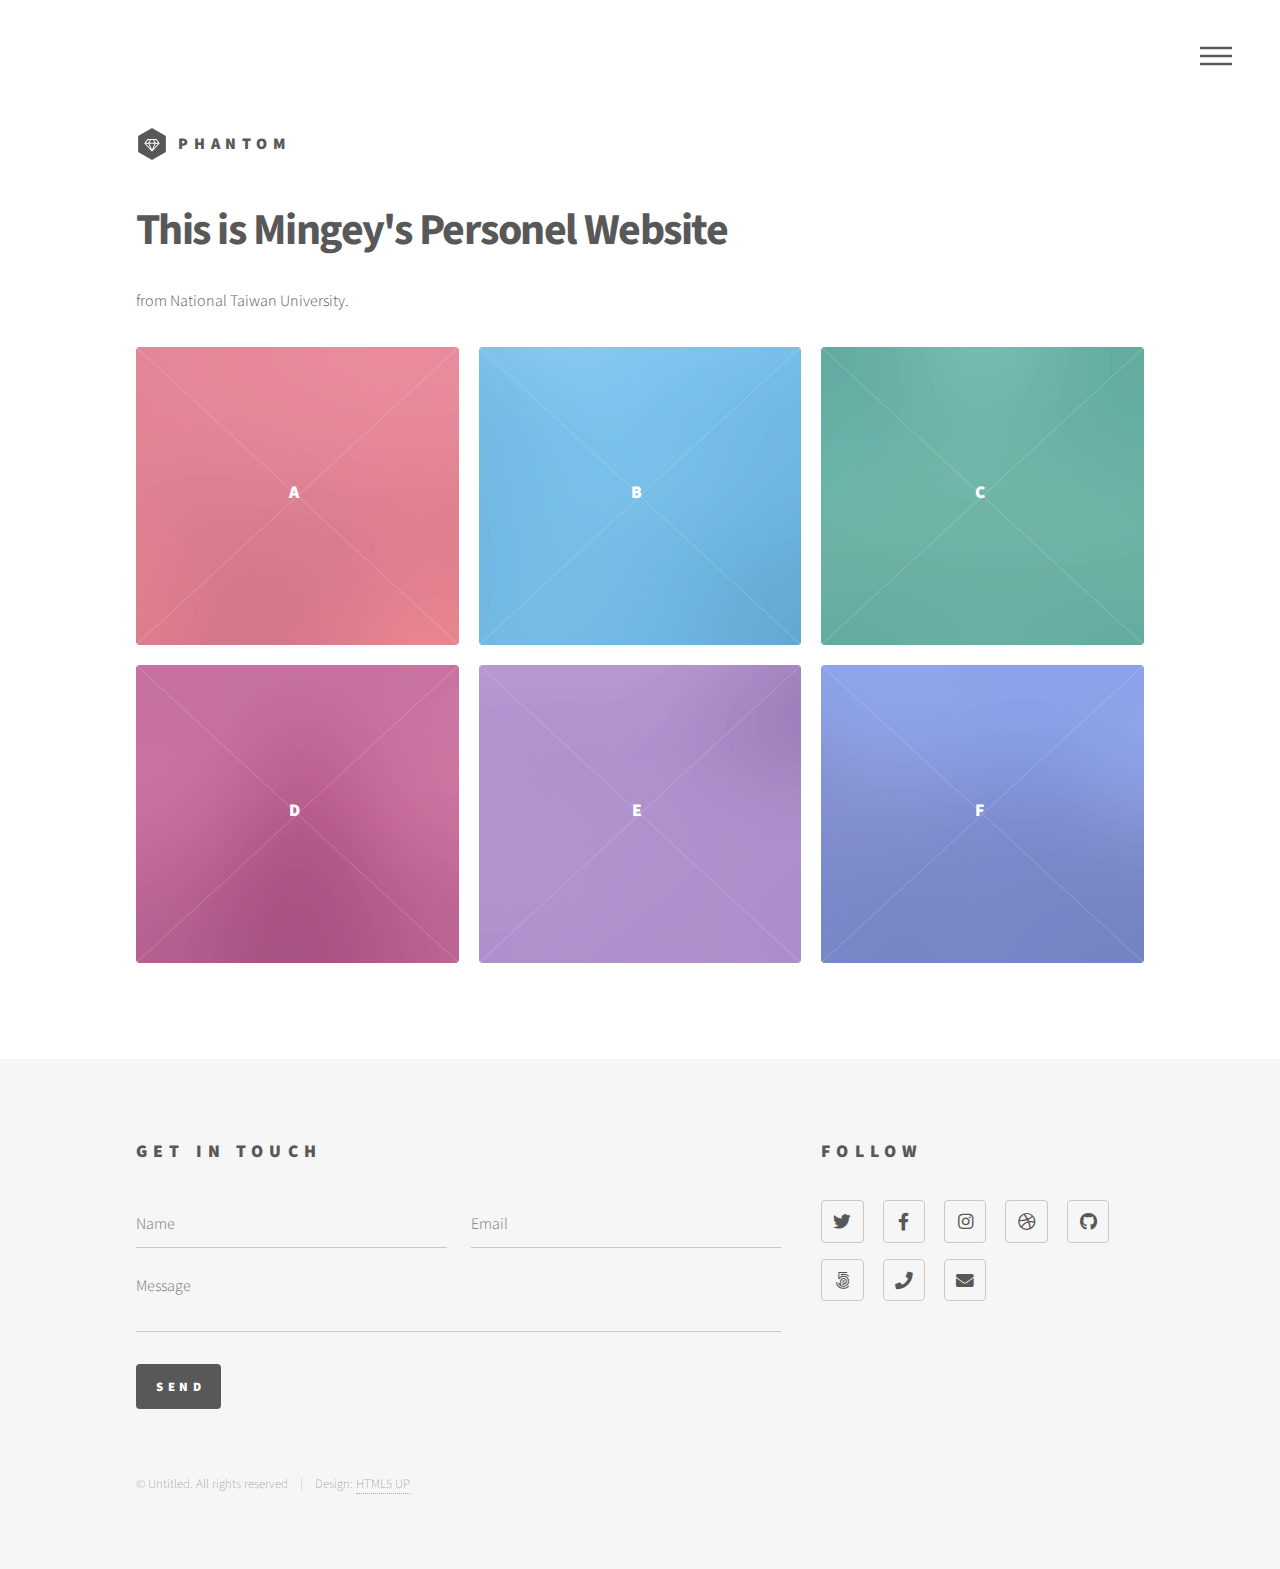
==== index.html @ 131df393 "Update index.html" ====
<!DOCTYPE HTML>
<!--
	Phantom by HTML5 UP
	html5up.net | @ajlkn
	Free for personal and commercial use under the CCA 3.0 license (html5up.net/license)
-->
<html>
	<head>
		<title>Mingey</title>
		<meta charset="utf-8" />
		<meta name="viewport" content="width=device-width, initial-scale=1, user-scalable=no" />
		<link rel="stylesheet" href="assets/css/main.css" />
		<noscript><link rel="stylesheet" href="assets/css/noscript.css" /></noscript>
	</head>
	<body class="is-preload">
		<!-- Wrapper -->
			<div id="wrapper">

				<!-- Header -->
					<header id="header">
						<div class="inner">

							<!-- Logo -->
								<a href="index.html" class="logo">
									<span class="symbol"><img src="images/logo.svg" alt="" /></span><span class="title">Phantom</span>
								</a>

							<!-- Nav -->
								<nav>
									<ul>
										<li><a href="#menu">Menu</a></li>
									</ul>
								</nav>

						</div>
					</header>

				<!-- Menu -->
					<nav id="menu">
						<h2>Menu</h2>
						<ul>
							<li><a href="index.html">Home</a></li>
							<li><a href="generic.html">Ipsum veroeros</a></li>
							<li><a href="generic.html">Tempus etiam</a></li>
							<li><a href="generic.html">Consequat dolor</a></li>
							<li><a href="elements.html">Elements</a></li>
						</ul>
					</nav>

				<!-- Main -->
					<div id="main">
						<div class="inner">
							<header>
								<h1>This is Mingey's Personel Website</h1>
								<p>from National Taiwan University.</p>
							</header>
							<section class="tiles">
								<article class="style1">
									<span class="image">
										<img src="images/pic01.jpg" alt="" />
									</span>
									<a href="generic.html">
										<h2>A</h2>
										<div class="content">
											<p>Sed nisl arcu euismod sit amet nisi lorem etiam dolor veroeros et feugiat.</p>
										</div>
									</a>
								</article>
								<article class="style2">
									<span class="image">
										<img src="images/pic02.jpg" alt="" />
									</span>
									<a href="generic.html">
										<h2>B</h2>
										<div class="content">
											<p>Sed nisl arcu euismod sit amet nisi lorem etiam dolor veroeros et feugiat.</p>
										</div>
									</a>
								</article>
								<article class="style3">
									<span class="image">
										<img src="images/pic03.jpg" alt="" />
									</span>
									<a href="generic.html">
										<h2>C</h2>
										<div class="content">
											<p>Sed nisl arcu euismod sit amet nisi lorem etiam dolor veroeros et feugiat.</p>
										</div>
									</a>
								</article>
								<article class="style4">
									<span class="image">
										<img src="images/pic04.jpg" alt="" />
									</span>
									<a href="generic.html">
										<h2>D</h2>
										<div class="content">
											<p>Sed nisl arcu euismod sit amet nisi lorem etiam dolor veroeros et feugiat.</p>
										</div>
									</a>
								</article>
								<article class="style5">
									<span class="image">
										<img src="images/pic05.jpg" alt="" />
									</span>
									<a href="generic.html">
										<h2>E</h2>
										<div class="content">
											<p>Sed nisl arcu euismod sit amet nisi lorem etiam dolor veroeros et feugiat.</p>
										</div>
									</a>
								</article>
								<article class="style6">
									<span class="image">
										<img src="images/pic06.jpg" alt="" />
									</span>
									<a href="generic.html">
										<h2>F</h2>
										<div class="content">
											<p>Sed nisl arcu euismod sit amet nisi lorem etiam dolor veroeros et feugiat.</p>
										</div>
									</a>
								</article>
							</section>
						</div>
					</div>

				<!-- Footer -->
					<footer id="footer">
						<div class="inner">
							<section>
								<h2>Get in touch</h2>
								<form method="post" action="#">
									<div class="fields">
										<div class="field half">
											<input type="text" name="name" id="name" placeholder="Name" />
										</div>
										<div class="field half">
											<input type="email" name="email" id="email" placeholder="Email" />
										</div>
										<div class="field">
											<textarea name="message" id="message" placeholder="Message"></textarea>
										</div>
									</div>
									<ul class="actions">
										<li><input type="submit" value="Send" class="primary" /></li>
									</ul>
								</form>
							</section>
							<section>
								<h2>Follow</h2>
								<ul class="icons">
									<li><a href="#" class="icon brands style2 fa-twitter"><span class="label">Twitter</span></a></li>
									<li><a href="#" class="icon brands style2 fa-facebook-f"><span class="label">Facebook</span></a></li>
									<li><a href="#" class="icon brands style2 fa-instagram"><span class="label">Instagram</span></a></li>
									<li><a href="#" class="icon brands style2 fa-dribbble"><span class="label">Dribbble</span></a></li>
									<li><a href="#" class="icon brands style2 fa-github"><span class="label">GitHub</span></a></li>
									<li><a href="#" class="icon brands style2 fa-500px"><span class="label">500px</span></a></li>
									<li><a href="#" class="icon solid style2 fa-phone"><span class="label">Phone</span></a></li>
									<li><a href="#" class="icon solid style2 fa-envelope"><span class="label">Email</span></a></li>
								</ul>
							</section>
							<ul class="copyright">
								<li>&copy; Untitled. All rights reserved</li><li>Design: <a href="http://html5up.net">HTML5 UP</a></li>
							</ul>
						</div>
					</footer>

			</div>

		<!-- Scripts -->
			<script src="assets/js/jquery.min.js"></script>
			<script src="assets/js/browser.min.js"></script>
			<script src="assets/js/breakpoints.min.js"></script>
			<script src="assets/js/util.js"></script>
			<script src="assets/js/main.js"></script>

	</body>
</html>
---- assets/css/main.css ----
@import url(fontawesome-all.min.css);
@import url("https://fonts.googleapis.com/css?family=Source+Sans+Pro:300,700,900");

/*
	Phantom by HTML5 UP
	html5up.net | @ajlkn
	Free for personal and commercial use under the CCA 3.0 license (html5up.net/license)
*/

html, body, div, span, applet, object,
iframe, h1, h2, h3, h4, h5, h6, p, blockquote,
pre, a, abbr, acronym, address, big, cite,
code, del, dfn, em, img, ins, kbd, q, s, samp,
small, strike, strong, sub, sup, tt, var, b,
u, i, center, dl, dt, dd, ol, ul, li, fieldset,
form, label, legend, table, caption, tbody,
tfoot, thead, tr, th, td, article, aside,
canvas, details, embed, figure, figcaption,
footer, header, hgroup, menu, nav, output, ruby,
section, summary, time, mark, audio, video {
	margin: 0;
	padding: 0;
	border: 0;
	font-size: 100%;
	font: inherit;
	vertical-align: baseline;}

article, aside, details, figcaption, figure,
footer, header, hgroup, menu, nav, section {
	display: block;}

body {
	line-height: 1;
}

ol, ul {
	list-style: none;
}

blockquote, q {
	quotes: none;
}

	blockquote:before, blockquote:after, q:before, q:after {
		content: '';
		content: none;
	}

table {
	border-collapse: collapse;
	border-spacing: 0;
}

body {
	-webkit-text-size-adjust: none;
}

mark {
	background-color: transparent;
	color: inherit;
}

input::-moz-focus-inner {
	border: 0;
	padding: 0;
}

input, select, textarea {
	-moz-appearance: none;
	-webkit-appearance: none;
	-ms-appearance: none;
	appearance: none;
}

/* Basic */

	@-ms-viewport {
		width: device-width;
	}

	body {
		-ms-overflow-style: scrollbar;
	}

	@media screen and (max-width: 480px) {

		html, body {
			min-width: 320px;
		}

	}

	html {
		box-sizing: border-box;
	}

	*, *:before, *:after {
		box-sizing: inherit;
	}

	body {
		background: #ffffff;
	}

		body.is-preload *, body.is-preload *:before, body.is-preload *:after {
			-moz-animation: none !important;
			-webkit-animation: none !important;
			-ms-animation: none !important;
			animation: none !important;
			-moz-transition: none !important;
			-webkit-transition: none !important;
			-ms-transition: none !important;
			transition: none !important;
		}

/* Type */

	body, input, select, textarea {
		color: #585858;
		font-family: "Source Sans Pro", Helvetica, sans-serif;
		font-size: 16pt;
		font-weight: 300;
		line-height: 1.75;
	}

		@media screen and (max-width: 1680px) {

			body, input, select, textarea {
				font-size: 14pt;
			}

		}

		@media screen and (max-width: 1280px) {

			body, input, select, textarea {
				font-size: 12pt;
			}

		}

	a {
		-moz-transition: border-bottom-color 0.2s ease, color 0.2s ease;
		-webkit-transition: border-bottom-color 0.2s ease, color 0.2s ease;
		-ms-transition: border-bottom-color 0.2s ease, color 0.2s ease;
		transition: border-bottom-color 0.2s ease, color 0.2s ease;
		text-decoration: none;
		color: #585858;
		border-bottom: dotted 1px rgba(88, 88, 88, 0.5);
	}

		a:hover {
			border-bottom-color: transparent;
			color: #f2849e !important;
		}

	strong, b {
		font-weight: 900;
	}

	em, i {
		font-style: italic;
	}

	p {
		margin: 0 0 2em 0;
	}

	h1 {
		font-size: 2.75em;
		font-weight: 700;
		line-height: 1.3;
		margin: 0 0 1em 0;
		letter-spacing: -0.035em;
	}

		h1 a {
			color: inherit;
		}

		@media screen and (max-width: 736px) {

			h1 {
				font-size: 2em;
				margin: 0 0 1em 0;
			}

		}

		@media screen and (max-width: 360px) {

			h1 {
				font-size: 1.75em;
			}

		}

	h2, h3, h4, h5, h6 {
		font-weight: 900;
		line-height: 1.5;
		margin: 0 0 2em 0;
		text-transform: uppercase;
		letter-spacing: 0.35em;
	}

		h2 a, h3 a, h4 a, h5 a, h6 a {
			color: inherit;
		}

	h2 {
		font-size: 1.1em;
	}

	h3 {
		font-size: 1em;
	}

	h4 {
		font-size: 0.8em;
	}

	h5 {
		font-size: 0.8em;
	}

	h6 {
		font-size: 0.8em;
	}

	@media screen and (max-width: 980px) {

		h1 br, h2 br, h3 br, h4 br, h5 br, h6 br {
			display: none;
		}

	}

	@media screen and (max-width: 736px) {

		h2 {
			font-size: 1em;
		}

		h3 {
			font-size: 0.8em;
		}

	}

	sub {
		font-size: 0.8em;
		position: relative;
		top: 0.5em;
	}

	sup {
		font-size: 0.8em;
		position: relative;
		top: -0.5em;
	}

	blockquote {
		border-left: solid 4px #c9c9c9;
		font-style: italic;
		margin: 0 0 2em 0;
		padding: 0.5em 0 0.5em 2em;
	}

	code {
		background: rgba(144, 144, 144, 0.075);
		border-radius: 4px;
		border: solid 1px #c9c9c9;
		font-family: "Courier New", monospace;
		font-size: 0.9em;
		margin: 0 0.25em;
		padding: 0.25em 0.65em;
	}

	pre {
		-webkit-overflow-scrolling: touch;
		font-family: "Courier New", monospace;
		font-size: 0.9em;
		margin: 0 0 2em 0;
	}

		pre code {
			display: block;
			line-height: 1.75;
			padding: 1em 1.5em;
			overflow-x: auto;
		}

	hr {
		border: 0;
		border-bottom: solid 1px #c9c9c9;
		margin: 2em 0;
	}

		hr.major {
			margin: 3em 0;
		}

	.align-left {
		text-align: left;
	}

	.align-center {
		text-align: center;
	}

	.align-right {
		text-align: right;
	}

/* Row */

	.row {
		display: flex;
		flex-wrap: wrap;
		box-sizing: border-box;
		align-items: stretch;
	}

		.row > * {
			box-sizing: border-box;
		}

		.row.gtr-uniform > * > :last-child {
			margin-bottom: 0;
		}

		.row.aln-left {
			justify-content: flex-start;
		}

		.row.aln-center {
			justify-content: center;
		}

		.row.aln-right {
			justify-content: flex-end;
		}

		.row.aln-top {
			align-items: flex-start;
		}

		.row.aln-middle {
			align-items: center;
		}

		.row.aln-bottom {
			align-items: flex-end;
		}

		.row > .imp {
			order: -1;
		}

		.row > .col-1 {
			width: 8.33333%;
		}

		.row > .off-1 {
			margin-left: 8.33333%;
		}

		.row > .col-2 {
			width: 16.66667%;
		}

		.row > .off-2 {
			margin-left: 16.66667%;
		}

		.row > .col-3 {
			width: 25%;
		}

		.row > .off-3 {
			margin-left: 25%;
		}

		.row > .col-4 {
			width: 33.33333%;
		}

		.row > .off-4 {
			margin-left: 33.33333%;
		}

		.row > .col-5 {
			width: 41.66667%;
		}

		.row > .off-5 {
			margin-left: 41.66667%;
		}

		.row > .col-6 {
			width: 50%;
		}

		.row > .off-6 {
			margin-left: 50%;
		}

		.row > .col-7 {
			width: 58.33333%;
		}

		.row > .off-7 {
			margin-left: 58.33333%;
		}

		.row > .col-8 {
			width: 66.66667%;
		}

		.row > .off-8 {
			margin-left: 66.66667%;
		}

		.row > .col-9 {
			width: 75%;
		}

		.row > .off-9 {
			margin-left: 75%;
		}

		.row > .col-10 {
			width: 83.33333%;
		}

		.row > .off-10 {
			margin-left: 83.33333%;
		}

		.row > .col-11 {
			width: 91.66667%;
		}

		.row > .off-11 {
			margin-left: 91.66667%;
		}

		.row > .col-12 {
			width: 100%;
		}

		.row > .off-12 {
			margin-left: 100%;
		}

		.row.gtr-0 {
			margin-top: 0;
			margin-left: 0em;
		}

			.row.gtr-0 > * {
				padding: 0 0 0 0em;
			}

			.row.gtr-0.gtr-uniform {
				margin-top: 0em;
			}

				.row.gtr-0.gtr-uniform > * {
					padding-top: 0em;
				}

		.row.gtr-25 {
			margin-top: 0;
			margin-left: -0.5em;
		}

			.row.gtr-25 > * {
				padding: 0 0 0 0.5em;
			}

			.row.gtr-25.gtr-uniform {
				margin-top: -0.5em;
			}

				.row.gtr-25.gtr-uniform > * {
					padding-top: 0.5em;
				}

		.row.gtr-50 {
			margin-top: 0;
			margin-left: -1em;
		}

			.row.gtr-50 > * {
				padding: 0 0 0 1em;
			}

			.row.gtr-50.gtr-uniform {
				margin-top: -1em;
			}

				.row.gtr-50.gtr-uniform > * {
					padding-top: 1em;
				}

		.row {
			margin-top: 0;
			margin-left: -2em;
		}

			.row > * {
				padding: 0 0 0 2em;
			}

			.row.gtr-uniform {
				margin-top: -2em;
			}

				.row.gtr-uniform > * {
					padding-top: 2em;
				}

		.row.gtr-150 {
			margin-top: 0;
			margin-left: -3em;
		}

			.row.gtr-150 > * {
				padding: 0 0 0 3em;
			}

			.row.gtr-150.gtr-uniform {
				margin-top: -3em;
			}

				.row.gtr-150.gtr-uniform > * {
					padding-top: 3em;
				}

		.row.gtr-200 {
			margin-top: 0;
			margin-left: -4em;
		}

			.row.gtr-200 > * {
				padding: 0 0 0 4em;
			}

			.row.gtr-200.gtr-uniform {
				margin-top: -4em;
			}

				.row.gtr-200.gtr-uniform > * {
					padding-top: 4em;
				}

		@media screen and (max-width: 1680px) {

			.row {
				display: flex;
				flex-wrap: wrap;
				box-sizing: border-box;
				align-items: stretch;
			}

				.row > * {
					box-sizing: border-box;
				}

				.row.gtr-uniform > * > :last-child {
					margin-bottom: 0;
				}

				.row.aln-left {
					justify-content: flex-start;
				}

				.row.aln-center {
					justify-content: center;
				}

				.row.aln-right {
					justify-content: flex-end;
				}

				.row.aln-top {
					align-items: flex-start;
				}

				.row.aln-middle {
					align-items: center;
				}

				.row.aln-bottom {
					align-items: flex-end;
				}

				.row > .imp-xlarge {
					order: -1;
				}

				.row > .col-1-xlarge {
					width: 8.33333%;
				}

				.row > .off-1-xlarge {
					margin-left: 8.33333%;
				}

				.row > .col-2-xlarge {
					width: 16.66667%;
				}

				.row > .off-2-xlarge {
					margin-left: 16.66667%;
				}

				.row > .col-3-xlarge {
					width: 25%;
				}

				.row > .off-3-xlarge {
					margin-left: 25%;
				}

				.row > .col-4-xlarge {
					width: 33.33333%;
				}

				.row > .off-4-xlarge {
					margin-left: 33.33333%;
				}

				.row > .col-5-xlarge {
					width: 41.66667%;
				}

				.row > .off-5-xlarge {
					margin-left: 41.66667%;
				}

				.row > .col-6-xlarge {
					width: 50%;
				}

				.row > .off-6-xlarge {
					margin-left: 50%;
				}

				.row > .col-7-xlarge {
					width: 58.33333%;
				}

				.row > .off-7-xlarge {
					margin-left: 58.33333%;
				}

				.row > .col-8-xlarge {
					width: 66.66667%;
				}

				.row > .off-8-xlarge {
					margin-left: 66.66667%;
				}

				.row > .col-9-xlarge {
					width: 75%;
				}

				.row > .off-9-xlarge {
					margin-left: 75%;
				}

				.row > .col-10-xlarge {
					width: 83.33333%;
				}

				.row > .off-10-xlarge {
					margin-left: 83.33333%;
				}

				.row > .col-11-xlarge {
					width: 91.66667%;
				}

				.row > .off-11-xlarge {
					margin-left: 91.66667%;
				}

				.row > .col-12-xlarge {
					width: 100%;
				}

				.row > .off-12-xlarge {
					margin-left: 100%;
				}

				.row.gtr-0 {
					margin-top: 0;
					margin-left: 0em;
				}

					.row.gtr-0 > * {
						padding: 0 0 0 0em;
					}

					.row.gtr-0.gtr-uniform {
						margin-top: 0em;
					}

						.row.gtr-0.gtr-uniform > * {
							padding-top: 0em;
						}

				.row.gtr-25 {
					margin-top: 0;
					margin-left: -0.5em;
				}

					.row.gtr-25 > * {
						padding: 0 0 0 0.5em;
					}

					.row.gtr-25.gtr-uniform {
						margin-top: -0.5em;
					}

						.row.gtr-25.gtr-uniform > * {
							padding-top: 0.5em;
						}

				.row.gtr-50 {
					margin-top: 0;
					margin-left: -1em;
				}

					.row.gtr-50 > * {
						padding: 0 0 0 1em;
					}

					.row.gtr-50.gtr-uniform {
						margin-top: -1em;
					}

						.row.gtr-50.gtr-uniform > * {
							padding-top: 1em;
						}

				.row {
					margin-top: 0;
					margin-left: -2em;
				}

					.row > * {
						padding: 0 0 0 2em;
					}

					.row.gtr-uniform {
						margin-top: -2em;
					}

						.row.gtr-uniform > * {
							padding-top: 2em;
						}

				.row.gtr-150 {
					margin-top: 0;
					margin-left: -3em;
				}

					.row.gtr-150 > * {
						padding: 0 0 0 3em;
					}

					.row.gtr-150.gtr-uniform {
						margin-top: -3em;
					}

						.row.gtr-150.gtr-uniform > * {
							padding-top: 3em;
						}

				.row.gtr-200 {
					margin-top: 0;
					margin-left: -4em;
				}

					.row.gtr-200 > * {
						padding: 0 0 0 4em;
					}

					.row.gtr-200.gtr-uniform {
						margin-top: -4em;
					}

						.row.gtr-200.gtr-uniform > * {
							padding-top: 4em;
						}

		}

		@media screen and (max-width: 1280px) {

			.row {
				display: flex;
				flex-wrap: wrap;
				box-sizing: border-box;
				align-items: stretch;
			}

				.row > * {
					box-sizing: border-box;
				}

				.row.gtr-uniform > * > :last-child {
					margin-bottom: 0;
				}

				.row.aln-left {
					justify-content: flex-start;
				}

				.row.aln-center {
					justify-content: center;
				}

				.row.aln-right {
					justify-content: flex-end;
				}

				.row.aln-top {
					align-items: flex-start;
				}

				.row.aln-middle {
					align-items: center;
				}

				.row.aln-bottom {
					align-items: flex-end;
				}

				.row > .imp-large {
					order: -1;
				}

				.row > .col-1-large {
					width: 8.33333%;
				}

				.row > .off-1-large {
					margin-left: 8.33333%;
				}

				.row > .col-2-large {
					width: 16.66667%;
				}

				.row > .off-2-large {
					margin-left: 16.66667%;
				}

				.row > .col-3-large {
					width: 25%;
				}

				.row > .off-3-large {
					margin-left: 25%;
				}

				.row > .col-4-large {
					width: 33.33333%;
				}

				.row > .off-4-large {
					margin-left: 33.33333%;
				}

				.row > .col-5-large {
					width: 41.66667%;
				}

				.row > .off-5-large {
					margin-left: 41.66667%;
				}

				.row > .col-6-large {
					width: 50%;
				}

				.row > .off-6-large {
					margin-left: 50%;
				}

				.row > .col-7-large {
					width: 58.33333%;
				}

				.row > .off-7-large {
					margin-left: 58.33333%;
				}

				.row > .col-8-large {
					width: 66.66667%;
				}

				.row > .off-8-large {
					margin-left: 66.66667%;
				}

				.row > .col-9-large {
					width: 75%;
				}

				.row > .off-9-large {
					margin-left: 75%;
				}

				.row > .col-10-large {
					width: 83.33333%;
				}

				.row > .off-10-large {
					margin-left: 83.33333%;
				}

				.row > .col-11-large {
					width: 91.66667%;
				}

				.row > .off-11-large {
					margin-left: 91.66667%;
				}

				.row > .col-12-large {
					width: 100%;
				}

				.row > .off-12-large {
					margin-left: 100%;
				}

				.row.gtr-0 {
					margin-top: 0;
					margin-left: 0em;
				}

					.row.gtr-0 > * {
						padding: 0 0 0 0em;
					}

					.row.gtr-0.gtr-uniform {
						margin-top: 0em;
					}

						.row.gtr-0.gtr-uniform > * {
							padding-top: 0em;
						}

				.row.gtr-25 {
					margin-top: 0;
					margin-left: -0.5em;
				}

					.row.gtr-25 > * {
						padding: 0 0 0 0.5em;
					}

					.row.gtr-25.gtr-uniform {
						margin-top: -0.5em;
					}

						.row.gtr-25.gtr-uniform > * {
							padding-top: 0.5em;
						}

				.row.gtr-50 {
					margin-top: 0;
					margin-left: -1em;
				}

					.row.gtr-50 > * {
						padding: 0 0 0 1em;
					}

					.row.gtr-50.gtr-uniform {
						margin-top: -1em;
					}

						.row.gtr-50.gtr-uniform > * {
							padding-top: 1em;
						}

				.row {
					margin-top: 0;
					margin-left: -2em;
				}

					.row > * {
						padding: 0 0 0 2em;
					}

					.row.gtr-uniform {
						margin-top: -2em;
					}

						.row.gtr-uniform > * {
							padding-top: 2em;
						}

				.row.gtr-150 {
					margin-top: 0;
					margin-left: -3em;
				}

					.row.gtr-150 > * {
						padding: 0 0 0 3em;
					}

					.row.gtr-150.gtr-uniform {
						margin-top: -3em;
					}

						.row.gtr-150.gtr-uniform > * {
							padding-top: 3em;
						}

				.row.gtr-200 {
					margin-top: 0;
					margin-left: -4em;
				}

					.row.gtr-200 > * {
						padding: 0 0 0 4em;
					}

					.row.gtr-200.gtr-uniform {
						margin-top: -4em;
					}

						.row.gtr-200.gtr-uniform > * {
							padding-top: 4em;
						}

		}

		@media screen and (max-width: 980px) {

			.row {
				display: flex;
				flex-wrap: wrap;
				box-sizing: border-box;
				align-items: stretch;
			}

				.row > * {
					box-sizing: border-box;
				}

				.row.gtr-uniform > * > :last-child {
					margin-bottom: 0;
				}

				.row.aln-left {
					justify-content: flex-start;
				}

				.row.aln-center {
					justify-content: center;
				}

				.row.aln-right {
					justify-content: flex-end;
				}

				.row.aln-top {
					align-items: flex-start;
				}

				.row.aln-middle {
					align-items: center;
				}

				.row.aln-bottom {
					align-items: flex-end;
				}

				.row > .imp-medium {
					order: -1;
				}

				.row > .col-1-medium {
					width: 8.33333%;
				}

				.row > .off-1-medium {
					margin-left: 8.33333%;
				}

				.row > .col-2-medium {
					width: 16.66667%;
				}

				.row > .off-2-medium {
					margin-left: 16.66667%;
				}

				.row > .col-3-medium {
					width: 25%;
				}

				.row > .off-3-medium {
					margin-left: 25%;
				}

				.row > .col-4-medium {
					width: 33.33333%;
				}

				.row > .off-4-medium {
					margin-left: 33.33333%;
				}

				.row > .col-5-medium {
					width: 41.66667%;
				}

				.row > .off-5-medium {
					margin-left: 41.66667%;
				}

				.row > .col-6-medium {
					width: 50%;
				}

				.row > .off-6-medium {
					margin-left: 50%;
				}

				.row > .col-7-medium {
					width: 58.33333%;
				}

				.row > .off-7-medium {
					margin-left: 58.33333%;
				}

				.row > .col-8-medium {
					width: 66.66667%;
				}

				.row > .off-8-medium {
					margin-left: 66.66667%;
				}

				.row > .col-9-medium {
					width: 75%;
				}

				.row > .off-9-medium {
					margin-left: 75%;
				}

				.row > .col-10-medium {
					width: 83.33333%;
				}

				.row > .off-10-medium {
					margin-left: 83.33333%;
				}

				.row > .col-11-medium {
					width: 91.66667%;
				}

				.row > .off-11-medium {
					margin-left: 91.66667%;
				}

				.row > .col-12-medium {
					width: 100%;
				}

				.row > .off-12-medium {
					margin-left: 100%;
				}

				.row.gtr-0 {
					margin-top: 0;
					margin-left: 0em;
				}

					.row.gtr-0 > * {
						padding: 0 0 0 0em;
					}

					.row.gtr-0.gtr-uniform {
						margin-top: 0em;
					}

						.row.gtr-0.gtr-uniform > * {
							padding-top: 0em;
						}

				.row.gtr-25 {
					margin-top: 0;
					margin-left: -0.375em;
				}

					.row.gtr-25 > * {
						padding: 0 0 0 0.375em;
					}

					.row.gtr-25.gtr-uniform {
						margin-top: -0.375em;
					}

						.row.gtr-25.gtr-uniform > * {
							padding-top: 0.375em;
						}

				.row.gtr-50 {
					margin-top: 0;
					margin-left: -0.75em;
				}

					.row.gtr-50 > * {
						padding: 0 0 0 0.75em;
					}

					.row.gtr-50.gtr-uniform {
						margin-top: -0.75em;
					}

						.row.gtr-50.gtr-uniform > * {
							padding-top: 0.75em;
						}

				.row {
					margin-top: 0;
					margin-left: -1.5em;
				}

					.row > * {
						padding: 0 0 0 1.5em;
					}

					.row.gtr-uniform {
						margin-top: -1.5em;
					}

						.row.gtr-uniform > * {
							padding-top: 1.5em;
						}

				.row.gtr-150 {
					margin-top: 0;
					margin-left: -2.25em;
				}

					.row.gtr-150 > * {
						padding: 0 0 0 2.25em;
					}

					.row.gtr-150.gtr-uniform {
						margin-top: -2.25em;
					}

						.row.gtr-150.gtr-uniform > * {
							padding-top: 2.25em;
						}

				.row.gtr-200 {
					margin-top: 0;
					margin-left: -3em;
				}

					.row.gtr-200 > * {
						padding: 0 0 0 3em;
					}

					.row.gtr-200.gtr-uniform {
						margin-top: -3em;
					}

						.row.gtr-200.gtr-uniform > * {
							padding-top: 3em;
						}

		}

		@media screen and (max-width: 736px) {

			.row {
				display: flex;
				flex-wrap: wrap;
				box-sizing: border-box;
				align-items: stretch;
			}

				.row > * {
					box-sizing: border-box;
				}

				.row.gtr-uniform > * > :last-child {
					margin-bottom: 0;
				}

				.row.aln-left {
					justify-content: flex-start;
				}

				.row.aln-center {
					justify-content: center;
				}

				.row.aln-right {
					justify-content: flex-end;
				}

				.row.aln-top {
					align-items: flex-start;
				}

				.row.aln-middle {
					align-items: center;
				}

				.row.aln-bottom {
					align-items: flex-end;
				}

				.row > .imp-small {
					order: -1;
				}

				.row > .col-1-small {
					width: 8.33333%;
				}

				.row > .off-1-small {
					margin-left: 8.33333%;
				}

				.row > .col-2-small {
					width: 16.66667%;
				}

				.row > .off-2-small {
					margin-left: 16.66667%;
				}

				.row > .col-3-small {
					width: 25%;
				}

				.row > .off-3-small {
					margin-left: 25%;
				}

				.row > .col-4-small {
					width: 33.33333%;
				}

				.row > .off-4-small {
					margin-left: 33.33333%;
				}

				.row > .col-5-small {
					width: 41.66667%;
				}

				.row > .off-5-small {
					margin-left: 41.66667%;
				}

				.row > .col-6-small {
					width: 50%;
				}

				.row > .off-6-small {
					margin-left: 50%;
				}

				.row > .col-7-small {
					width: 58.33333%;
				}

				.row > .off-7-small {
					margin-left: 58.33333%;
				}

				.row > .col-8-small {
					width: 66.66667%;
				}

				.row > .off-8-small {
					margin-left: 66.66667%;
				}

				.row > .col-9-small {
					width: 75%;
				}

				.row > .off-9-small {
					margin-left: 75%;
				}

				.row > .col-10-small {
					width: 83.33333%;
				}

				.row > .off-10-small {
					margin-left: 83.33333%;
				}

				.row > .col-11-small {
					width: 91.66667%;
				}

				.row > .off-11-small {
					margin-left: 91.66667%;
				}

				.row > .col-12-small {
					width: 100%;
				}

				.row > .off-12-small {
					margin-left: 100%;
				}

				.row.gtr-0 {
					margin-top: 0;
					margin-left: 0em;
				}

					.row.gtr-0 > * {
						padding: 0 0 0 0em;
					}

					.row.gtr-0.gtr-uniform {
						margin-top: 0em;
					}

						.row.gtr-0.gtr-uniform > * {
							padding-top: 0em;
						}

				.row.gtr-25 {
					margin-top: 0;
					margin-left: -0.25em;
				}

					.row.gtr-25 > * {
						padding: 0 0 0 0.25em;
					}

					.row.gtr-25.gtr-uniform {
						margin-top: -0.25em;
					}

						.row.gtr-25.gtr-uniform > * {
							padding-top: 0.25em;
						}

				.row.gtr-50 {
					margin-top: 0;
					margin-left: -0.5em;
				}

					.row.gtr-50 > * {
						padding: 0 0 0 0.5em;
					}

					.row.gtr-50.gtr-uniform {
						margin-top: -0.5em;
					}

						.row.gtr-50.gtr-uniform > * {
							padding-top: 0.5em;
						}

				.row {
					margin-top: 0;
					margin-left: -1em;
				}

					.row > * {
						padding: 0 0 0 1em;
					}

					.row.gtr-uniform {
						margin-top: -1em;
					}

						.row.gtr-uniform > * {
							padding-top: 1em;
						}

				.row.gtr-150 {
					margin-top: 0;
					margin-left: -1.5em;
				}

					.row.gtr-150 > * {
						padding: 0 0 0 1.5em;
					}

					.row.gtr-150.gtr-uniform {
						margin-top: -1.5em;
					}

						.row.gtr-150.gtr-uniform > * {
							padding-top: 1.5em;
						}

				.row.gtr-200 {
					margin-top: 0;
					margin-left: -2em;
				}

					.row.gtr-200 > * {
						padding: 0 0 0 2em;
					}

					.row.gtr-200.gtr-uniform {
						margin-top: -2em;
					}

						.row.gtr-200.gtr-uniform > * {
							padding-top: 2em;
						}

		}

		@media screen and (max-width: 480px) {

			.row {
				display: flex;
				flex-wrap: wrap;
				box-sizing: border-box;
				align-items: stretch;
			}

				.row > * {
					box-sizing: border-box;
				}

				.row.gtr-uniform > * > :last-child {
					margin-bottom: 0;
				}

				.row.aln-left {
					justify-content: flex-start;
				}

				.row.aln-center {
					justify-content: center;
				}

				.row.aln-right {
					justify-content: flex-end;
				}

				.row.aln-top {
					align-items: flex-start;
				}

				.row.aln-middle {
					align-items: center;
				}

				.row.aln-bottom {
					align-items: flex-end;
				}

				.row > .imp-xsmall {
					order: -1;
				}

				.row > .col-1-xsmall {
					width: 8.33333%;
				}

				.row > .off-1-xsmall {
					margin-left: 8.33333%;
				}

				.row > .col-2-xsmall {
					width: 16.66667%;
				}

				.row > .off-2-xsmall {
					margin-left: 16.66667%;
				}

				.row > .col-3-xsmall {
					width: 25%;
				}

				.row > .off-3-xsmall {
					margin-left: 25%;
				}

				.row > .col-4-xsmall {
					width: 33.33333%;
				}

				.row > .off-4-xsmall {
					margin-left: 33.33333%;
				}

				.row > .col-5-xsmall {
					width: 41.66667%;
				}

				.row > .off-5-xsmall {
					margin-left: 41.66667%;
				}

				.row > .col-6-xsmall {
					width: 50%;
				}

				.row > .off-6-xsmall {
					margin-left: 50%;
				}

				.row > .col-7-xsmall {
					width: 58.33333%;
				}

				.row > .off-7-xsmall {
					margin-left: 58.33333%;
				}

				.row > .col-8-xsmall {
					width: 66.66667%;
				}

				.row > .off-8-xsmall {
					margin-left: 66.66667%;
				}

				.row > .col-9-xsmall {
					width: 75%;
				}

				.row > .off-9-xsmall {
					margin-left: 75%;
				}

				.row > .col-10-xsmall {
					width: 83.33333%;
				}

				.row > .off-10-xsmall {
					margin-left: 83.33333%;
				}

				.row > .col-11-xsmall {
					width: 91.66667%;
				}

				.row > .off-11-xsmall {
					margin-left: 91.66667%;
				}

				.row > .col-12-xsmall {
					width: 100%;
				}

				.row > .off-12-xsmall {
					margin-left: 100%;
				}

				.row.gtr-0 {
					margin-top: 0;
					margin-left: 0em;
				}

					.row.gtr-0 > * {
						padding: 0 0 0 0em;
					}

					.row.gtr-0.gtr-uniform {
						margin-top: 0em;
					}

						.row.gtr-0.gtr-uniform > * {
							padding-top: 0em;
						}

				.row.gtr-25 {
					margin-top: 0;
					margin-left: -0.25em;
				}

					.row.gtr-25 > * {
						padding: 0 0 0 0.25em;
					}

					.row.gtr-25.gtr-uniform {
						margin-top: -0.25em;
					}

						.row.gtr-25.gtr-uniform > * {
							padding-top: 0.25em;
						}

				.row.gtr-50 {
					margin-top: 0;
					margin-left: -0.5em;
				}

					.row.gtr-50 > * {
						padding: 0 0 0 0.5em;
					}

					.row.gtr-50.gtr-uniform {
						margin-top: -0.5em;
					}

						.row.gtr-50.gtr-uniform > * {
							padding-top: 0.5em;
						}

				.row {
					margin-top: 0;
					margin-left: -1em;
				}

					.row > * {
						padding: 0 0 0 1em;
					}

					.row.gtr-uniform {
						margin-top: -1em;
					}

						.row.gtr-uniform > * {
							padding-top: 1em;
						}

				.row.gtr-150 {
					margin-top: 0;
					margin-left: -1.5em;
				}

					.row.gtr-150 > * {
						padding: 0 0 0 1.5em;
					}

					.row.gtr-150.gtr-uniform {
						margin-top: -1.5em;
					}

						.row.gtr-150.gtr-uniform > * {
							padding-top: 1.5em;
						}

				.row.gtr-200 {
					margin-top: 0;
					margin-left: -2em;
				}

					.row.gtr-200 > * {
						padding: 0 0 0 2em;
					}

					.row.gtr-200.gtr-uniform {
						margin-top: -2em;
					}

						.row.gtr-200.gtr-uniform > * {
							padding-top: 2em;
						}

		}

/* Section/Article */

	section.special, article.special {
		text-align: center;
	}

	header p {
		margin-top: -1em;
	}

	@media screen and (max-width: 736px) {

		header p {
			margin-top: 0;
		}

	}

/* Icon */

	.icon {
		text-decoration: none;
		border-bottom: none;
		position: relative;
	}

		.icon:before {
			-moz-osx-font-smoothing: grayscale;
			-webkit-font-smoothing: antialiased;
			display: inline-block;
			font-style: normal;
			font-variant: normal;
			text-rendering: auto;
			line-height: 1;
			text-transform: none !important;
			font-family: 'Font Awesome 5 Free';
			font-weight: 400;
		}

		.icon > .label {
			display: none;
		}

		.icon:before {
			line-height: inherit;
		}

		.icon.solid:before {
			font-weight: 900;
		}

		.icon.brands:before {
			font-family: 'Font Awesome 5 Brands';
		}

		.icon.style2 {
			-moz-transition: background-color 0.2s ease-in-out, color 0.2s ease-in-out, border-color 0.2s ease-in-out;
			-webkit-transition: background-color 0.2s ease-in-out, color 0.2s ease-in-out, border-color 0.2s ease-in-out;
			-ms-transition: background-color 0.2s ease-in-out, color 0.2s ease-in-out, border-color 0.2s ease-in-out;
			transition: background-color 0.2s ease-in-out, color 0.2s ease-in-out, border-color 0.2s ease-in-out;
			background-color: transparent;
			border: solid 1px #c9c9c9;
			border-radius: 4px;
			width: 2.65em;
			height: 2.65em;
			display: inline-block;
			text-align: center;
			line-height: 2.65em;
			color: inherit;
		}

			.icon.style2:before {
				font-size: 1.1em;
			}

			.icon.style2:hover {
				color: #f2849e;
				border-color: #f2849e;
			}

			.icon.style2:active {
				background-color: rgba(242, 132, 158, 0.1);
			}

/* List */

	ol {
		list-style: decimal;
		margin: 0 0 2em 0;
		padding-left: 1.25em;
	}

		ol li {
			padding-left: 0.25em;
		}

	ul {
		list-style: disc;
		margin: 0 0 2em 0;
		padding-left: 1em;
	}

		ul li {
			padding-left: 0.5em;
		}

		ul.alt {
			list-style: none;
			padding-left: 0;
		}

			ul.alt li {
				border-top: solid 1px #c9c9c9;
				padding: 0.5em 0;
			}

				ul.alt li:first-child {
					border-top: 0;
					padding-top: 0;
				}

	dl {
		margin: 0 0 2em 0;
	}

		dl dt {
			display: block;
			font-weight: 900;
			margin: 0 0 1em 0;
		}

		dl dd {
			margin-left: 2em;
		}

/* Actions */

	ul.actions {
		display: -moz-flex;
		display: -webkit-flex;
		display: -ms-flex;
		display: flex;
		cursor: default;
		list-style: none;
		margin-left: -1em;
		padding-left: 0;
	}

		ul.actions li {
			padding: 0 0 0 1em;
			vertical-align: middle;
		}

		ul.actions.special {
			-moz-justify-content: center;
			-webkit-justify-content: center;
			-ms-justify-content: center;
			justify-content: center;
			width: 100%;
			margin-left: 0;
		}

			ul.actions.special li:first-child {
				padding-left: 0;
			}

		ul.actions.stacked {
			-moz-flex-direction: column;
			-webkit-flex-direction: column;
			-ms-flex-direction: column;
			flex-direction: column;
			margin-left: 0;
		}

			ul.actions.stacked li {
				padding: 1.3em 0 0 0;
			}

				ul.actions.stacked li:first-child {
					padding-top: 0;
				}

		ul.actions.fit {
			width: calc(100% + 1em);
		}

			ul.actions.fit li {
				-moz-flex-grow: 1;
				-webkit-flex-grow: 1;
				-ms-flex-grow: 1;
				flex-grow: 1;
				-moz-flex-shrink: 1;
				-webkit-flex-shrink: 1;
				-ms-flex-shrink: 1;
				flex-shrink: 1;
				width: 100%;
			}

				ul.actions.fit li > * {
					width: 100%;
				}

			ul.actions.fit.stacked {
				width: 100%;
			}

		@media screen and (max-width: 480px) {

			ul.actions:not(.fixed) {
				-moz-flex-direction: column;
				-webkit-flex-direction: column;
				-ms-flex-direction: column;
				flex-direction: column;
				margin-left: 0;
				width: 100% !important;
			}

				ul.actions:not(.fixed) li {
					-moz-flex-grow: 1;
					-webkit-flex-grow: 1;
					-ms-flex-grow: 1;
					flex-grow: 1;
					-moz-flex-shrink: 1;
					-webkit-flex-shrink: 1;
					-ms-flex-shrink: 1;
					flex-shrink: 1;
					padding: 1em 0 0 0;
					text-align: center;
					width: 100%;
				}

					ul.actions:not(.fixed) li > * {
						width: 100%;
					}

					ul.actions:not(.fixed) li:first-child {
						padding-top: 0;
					}

					ul.actions:not(.fixed) li input[type="submit"],
					ul.actions:not(.fixed) li input[type="reset"],
					ul.actions:not(.fixed) li input[type="button"],
					ul.actions:not(.fixed) li button,
					ul.actions:not(.fixed) li .button {
						width: 100%;
					}

						ul.actions:not(.fixed) li input[type="submit"].icon:before,
						ul.actions:not(.fixed) li input[type="reset"].icon:before,
						ul.actions:not(.fixed) li input[type="button"].icon:before,
						ul.actions:not(.fixed) li button.icon:before,
						ul.actions:not(.fixed) li .button.icon:before {
							margin-left: -0.5rem;
						}

		}

/* Icons */

	ul.icons {
		cursor: default;
		list-style: none;
		padding-left: 0;
		margin: -1em 0 2em -1em;
	}

		ul.icons li {
			display: inline-block;
			padding: 1em 0 0 1em;
		}

/* Form */

	form {
		margin: 0 0 2em 0;
		overflow-x: hidden;
	}

		form > :last-child {
			margin-bottom: 0;
		}

		form > .fields {
			display: -moz-flex;
			display: -webkit-flex;
			display: -ms-flex;
			display: flex;
			-moz-flex-wrap: wrap;
			-webkit-flex-wrap: wrap;
			-ms-flex-wrap: wrap;
			flex-wrap: wrap;
			width: calc(100% + 3em);
			margin: -1.5em 0 2em -1.5em;
		}

			form > .fields > .field {
				-moz-flex-grow: 0;
				-webkit-flex-grow: 0;
				-ms-flex-grow: 0;
				flex-grow: 0;
				-moz-flex-shrink: 0;
				-webkit-flex-shrink: 0;
				-ms-flex-shrink: 0;
				flex-shrink: 0;
				padding: 1.5em 0 0 1.5em;
				width: calc(100% - 1.5em);
			}

				form > .fields > .field.half {
					width: calc(50% - 0.75em);
				}

				form > .fields > .field.third {
					width: calc(100%/3 - 0.5em);
				}

				form > .fields > .field.quarter {
					width: calc(25% - 0.375em);
				}

		@media screen and (max-width: 480px) {

			form > .fields {
				width: calc(100% + 3em);
				margin: -1.5em 0 2em -1.5em;
			}

				form > .fields > .field {
					padding: 1.5em 0 0 1.5em;
					width: calc(100% - 1.5em);
				}

					form > .fields > .field.half {
						width: calc(100% - 1.5em);
					}

					form > .fields > .field.third {
						width: calc(100% - 1.5em);
					}

					form > .fields > .field.quarter {
						width: calc(100% - 1.5em);
					}

		}

	label {
		display: block;
		font-size: 0.9em;
		font-weight: 900;
		margin: 0 0 1em 0;
	}

	input[type="text"],
	input[type="password"],
	input[type="email"],
	input[type="tel"],
	select,
	textarea {
		-moz-appearance: none;
		-webkit-appearance: none;
		-ms-appearance: none;
		appearance: none;
		background-color: transparent;
		border: none;
		border-radius: 0;
		border-bottom: solid 1px #c9c9c9;
		color: inherit;
		display: block;
		outline: 0;
		padding: 0;
		text-decoration: none;
		width: 100%;
	}

		input[type="text"]:invalid,
		input[type="password"]:invalid,
		input[type="email"]:invalid,
		input[type="tel"]:invalid,
		select:invalid,
		textarea:invalid {
			box-shadow: none;
		}

		input[type="text"]:focus,
		input[type="password"]:focus,
		input[type="email"]:focus,
		input[type="tel"]:focus,
		select:focus,
		textarea:focus {
			border-bottom-color: #f2849e;
			box-shadow: inset 0 -1px 0 0 #f2849e;
		}

	select {
		background-image: url("data:image/svg+xml;charset=utf8,%3Csvg xmlns='http://www.w3.org/2000/svg' width='40' height='40' preserveAspectRatio='none' viewBox='0 0 40 40'%3E%3Cpath d='M9.4,12.3l10.4,10.4l10.4-10.4c0.2-0.2,0.5-0.4,0.9-0.4c0.3,0,0.6,0.1,0.9,0.4l3.3,3.3c0.2,0.2,0.4,0.5,0.4,0.9 c0,0.4-0.1,0.6-0.4,0.9L20.7,31.9c-0.2,0.2-0.5,0.4-0.9,0.4c-0.3,0-0.6-0.1-0.9-0.4L4.3,17.3c-0.2-0.2-0.4-0.5-0.4-0.9 c0-0.4,0.1-0.6,0.4-0.9l3.3-3.3c0.2-0.2,0.5-0.4,0.9-0.4S9.1,12.1,9.4,12.3z' fill='%23c9c9c9' /%3E%3C/svg%3E");
		background-size: 1.25rem;
		background-repeat: no-repeat;
		background-position: calc(100% - 1rem) center;
		height: 3em;
		padding-right: 3em;
		text-overflow: ellipsis;
	}

		select option {
			background: #ffffff;
		}

		select:focus::-ms-value {
			background-color: transparent;
		}

		select::-ms-expand {
			display: none;
		}

	input[type="text"],
	input[type="password"],
	input[type="email"],
	select {
		height: 3em;
	}

	textarea {
		padding: 0;
		min-height: 3.75em;
	}

	input[type="checkbox"],
	input[type="radio"] {
		-moz-appearance: none;
		-webkit-appearance: none;
		-ms-appearance: none;
		appearance: none;
		display: block;
		float: left;
		margin-right: -2em;
		opacity: 0;
		width: 1em;
		z-index: -1;
	}

		input[type="checkbox"] + label,
		input[type="radio"] + label {
			text-decoration: none;
			color: #585858;
			cursor: pointer;
			display: inline-block;
			font-size: 1em;
			font-weight: 300;
			padding-left: 2.55em;
			padding-right: 0.75em;
			position: relative;
		}

			input[type="checkbox"] + label:before,
			input[type="radio"] + label:before {
				-moz-osx-font-smoothing: grayscale;
				-webkit-font-smoothing: antialiased;
				display: inline-block;
				font-style: normal;
				font-variant: normal;
				text-rendering: auto;
				line-height: 1;
				text-transform: none !important;
				font-family: 'Font Awesome 5 Free';
				font-weight: 900;
			}

			input[type="checkbox"] + label:before,
			input[type="radio"] + label:before {
				border-radius: 4px;
				border: solid 1px #c9c9c9;
				content: '';
				display: inline-block;
				font-size: 0.8em;
				height: 2.25em;
				left: 0;
				line-height: 2.25em;
				position: absolute;
				text-align: center;
				top: 0;
				width: 2.25em;
			}

		input[type="checkbox"]:checked + label:before,
		input[type="radio"]:checked + label:before {
			background: #585858;
			border-color: #585858;
			color: #ffffff;
			content: '\f00c';
		}

		input[type="checkbox"]:focus + label:before,
		input[type="radio"]:focus + label:before {
			border-color: #f2849e;
			box-shadow: 0 0 0 1px #f2849e;
		}

	input[type="checkbox"] + label:before {
		border-radius: 4px;
	}

	input[type="radio"] + label:before {
		border-radius: 100%;
	}

/* Box */

	.box {
		border-radius: 4px;
		border: solid 1px #c9c9c9;
		margin-bottom: 2em;
		padding: 1.5em;
	}

		.box > :last-child,
		.box > :last-child > :last-child,
		.box > :last-child > :last-child > :last-child {
			margin-bottom: 0;
		}

		.box.alt {
			border: 0;
			border-radius: 0;
			padding: 0;
		}

/* Image */

	.image {
		border-radius: 4px;
		border: 0;
		display: inline-block;
		position: relative;
	}

		.image img {
			border-radius: 4px;
			display: block;
		}

		.image.left, .image.right {
			max-width: 40%;
		}

			.image.left img, .image.right img {
				width: 100%;
			}

		.image.left {
			float: left;
			padding: 0 1.5em 1em 0;
			top: 0.25em;
		}

		.image.right {
			float: right;
			padding: 0 0 1em 1.5em;
			top: 0.25em;
		}

		.image.fit {
			display: block;
			margin: 0 0 2em 0;
			width: 100%;
		}

			.image.fit img {
				width: 100%;
			}

		.image.main {
			display: block;
			margin: 0 0 3em 0;
			width: 100%;
		}

			.image.main img {
				width: 100%;
			}

			@media screen and (max-width: 736px) {

				.image.main {
					margin: 0 0 2em 0;
				}

			}

/* Table */

	.table-wrapper {
		-webkit-overflow-scrolling: touch;
		overflow-x: auto;
	}

	table {
		margin: 0 0 2em 0;
		width: 100%;
	}

		table tbody tr {
			border: solid 1px #c9c9c9;
			border-left: 0;
			border-right: 0;
		}

			table tbody tr:nth-child(2n + 1) {
				background-color: rgba(144, 144, 144, 0.075);
			}

		table td {
			padding: 0.75em 0.75em;
		}

		table th {
			font-size: 0.9em;
			font-weight: 900;
			padding: 0 0.75em 0.75em 0.75em;
			text-align: left;
		}

		table thead {
			border-bottom: solid 2px #c9c9c9;
		}

		table tfoot {
			border-top: solid 2px #c9c9c9;
		}

		table.alt {
			border-collapse: separate;
		}

			table.alt tbody tr td {
				border: solid 1px #c9c9c9;
				border-left-width: 0;
				border-top-width: 0;
			}

				table.alt tbody tr td:first-child {
					border-left-width: 1px;
				}

			table.alt tbody tr:first-child td {
				border-top-width: 1px;
			}

			table.alt thead {
				border-bottom: 0;
			}

			table.alt tfoot {
				border-top: 0;
			}

/* Button */

	input[type="submit"],
	input[type="reset"],
	input[type="button"],
	button,
	.button {
		-moz-appearance: none;
		-webkit-appearance: none;
		-ms-appearance: none;
		appearance: none;
		-moz-transition: background-color 0.2s ease-in-out, color 0.2s ease-in-out, box-shadow 0.2s ease-in-out;
		-webkit-transition: background-color 0.2s ease-in-out, color 0.2s ease-in-out, box-shadow 0.2s ease-in-out;
		-ms-transition: background-color 0.2s ease-in-out, color 0.2s ease-in-out, box-shadow 0.2s ease-in-out;
		transition: background-color 0.2s ease-in-out, color 0.2s ease-in-out, box-shadow 0.2s ease-in-out;
		background-color: transparent;
		border-radius: 4px;
		border: 0;
		box-shadow: inset 0 0 0 2px #585858;
		color: #585858 !important;
		cursor: pointer;
		display: inline-block;
		font-size: 0.8em;
		font-weight: 900;
		height: 3.5em;
		letter-spacing: 0.35em;
		line-height: 3.45em;
		overflow: hidden;
		padding: 0 1.25em 0 1.6em;
		text-align: center;
		text-decoration: none;
		text-overflow: ellipsis;
		text-transform: uppercase;
		white-space: nowrap;
	}

		input[type="submit"].icon:before,
		input[type="reset"].icon:before,
		input[type="button"].icon:before,
		button.icon:before,
		.button.icon:before {
			margin-right: 0.5em;
		}

		input[type="submit"].fit,
		input[type="reset"].fit,
		input[type="button"].fit,
		button.fit,
		.button.fit {
			width: 100%;
		}

		input[type="submit"]:hover,
		input[type="reset"]:hover,
		input[type="button"]:hover,
		button:hover,
		.button:hover {
			color: #f2849e !important;
			box-shadow: inset 0 0 0 2px #f2849e;
		}

		input[type="submit"]:active,
		input[type="reset"]:active,
		input[type="button"]:active,
		button:active,
		.button:active {
			background-color: rgba(242, 132, 158, 0.1);
		}

		input[type="submit"].small,
		input[type="reset"].small,
		input[type="button"].small,
		button.small,
		.button.small {
			font-size: 0.6em;
		}

		input[type="submit"].large,
		input[type="reset"].large,
		input[type="button"].large,
		button.large,
		.button.large {
			font-size: 1em;
		}

		input[type="submit"].primary,
		input[type="reset"].primary,
		input[type="button"].primary,
		button.primary,
		.button.primary {
			box-shadow: none;
			background-color: #585858;
			color: #ffffff !important;
		}

			input[type="submit"].primary:hover,
			input[type="reset"].primary:hover,
			input[type="button"].primary:hover,
			button.primary:hover,
			.button.primary:hover {
				background-color: #f2849e;
			}

			input[type="submit"].primary:active,
			input[type="reset"].primary:active,
			input[type="button"].primary:active,
			button.primary:active,
			.button.primary:active {
				background-color: #ee5f81;
			}

		input[type="submit"].disabled, input[type="submit"]:disabled,
		input[type="reset"].disabled,
		input[type="reset"]:disabled,
		input[type="button"].disabled,
		input[type="button"]:disabled,
		button.disabled,
		button:disabled,
		.button.disabled,
		.button:disabled {
			pointer-events: none;
			opacity: 0.25;
		}

/* Tiles */

	.tiles {
		display: -moz-flex;
		display: -webkit-flex;
		display: -ms-flex;
		display: flex;
		-moz-flex-wrap: wrap;
		-webkit-flex-wrap: wrap;
		-ms-flex-wrap: wrap;
		flex-wrap: wrap;
		postiion: relative;
		margin: -2.5em 0 0 -2.5em;
	}

		.tiles article {
			-moz-transition: -moz-transform 0.5s ease, opacity 0.5s ease;
			-webkit-transition: -webkit-transform 0.5s ease, opacity 0.5s ease;
			-ms-transition: -ms-transform 0.5s ease, opacity 0.5s ease;
			transition: transform 0.5s ease, opacity 0.5s ease;
			position: relative;
			width: calc(33.33333% - 2.5em);
			margin: 2.5em 0 0 2.5em;
		}

			.tiles article > .image {
				-moz-transition: -moz-transform 0.5s ease;
				-webkit-transition: -webkit-transform 0.5s ease;
				-ms-transition: -ms-transform 0.5s ease;
				transition: transform 0.5s ease;
				position: relative;
				display: block;
				width: 100%;
				border-radius: 4px;
				overflow: hidden;
			}

				.tiles article > .image img {
					display: block;
					width: 100%;
				}

				.tiles article > .image:before {
					pointer-events: none;
					-moz-transition: background-color 0.5s ease, opacity 0.5s ease;
					-webkit-transition: background-color 0.5s ease, opacity 0.5s ease;
					-ms-transition: background-color 0.5s ease, opacity 0.5s ease;
					transition: background-color 0.5s ease, opacity 0.5s ease;
					content: '';
					display: block;
					position: absolute;
					top: 0;
					left: 0;
					width: 100%;
					height: 100%;
					opacity: 1.0;
					z-index: 1;
					opacity: 0.8;
				}

				.tiles article > .image:after {
					pointer-events: none;
					-moz-transition: opacity 0.5s ease;
					-webkit-transition: opacity 0.5s ease;
					-ms-transition: opacity 0.5s ease;
					transition: opacity 0.5s ease;
					content: '';
					display: block;
					position: absolute;
					top: 0;
					left: 0;
					width: 100%;
					height: 100%;
					background-image: url("data:image/svg+xml;charset=utf8,%3Csvg xmlns='http://www.w3.org/2000/svg' width='100' height='100' viewBox='0 0 100 100' preserveAspectRatio='none'%3E%3Cstyle%3Eline %7B stroke-width: 0.25px%3B stroke: %23ffffff%3B %7D%3C/style%3E%3Cline x1='0' y1='0' x2='100' y2='100' /%3E%3Cline x1='100' y1='0' x2='0' y2='100' /%3E%3C/svg%3E");
					background-position: center;
					background-repeat: no-repeat;
					background-size: 100% 100%;
					opacity: 0.25;
					z-index: 2;
				}

			.tiles article > a {
				display: -moz-flex;
				display: -webkit-flex;
				display: -ms-flex;
				display: flex;
				-moz-flex-direction: column;
				-webkit-flex-direction: column;
				-ms-flex-direction: column;
				flex-direction: column;
				-moz-align-items: center;
				-webkit-align-items: center;
				-ms-align-items: center;
				align-items: center;
				-moz-justify-content: center;
				-webkit-justify-content: center;
				-ms-justify-content: center;
				justify-content: center;
				-moz-transition: background-color 0.5s ease, -moz-transform 0.5s ease;
				-webkit-transition: background-color 0.5s ease, -webkit-transform 0.5s ease;
				-ms-transition: background-color 0.5s ease, -ms-transform 0.5s ease;
				transition: background-color 0.5s ease, transform 0.5s ease;
				position: absolute;
				top: 0;
				left: 0;
				width: 100%;
				height: 100%;
				padding: 1em;
				border-radius: 4px;
				border-bottom: 0;
				color: #ffffff;
				text-align: center;
				text-decoration: none;
				z-index: 3;
			}

				.tiles article > a > :last-child {
					margin: 0;
				}

				.tiles article > a:hover {
					color: #ffffff !important;
				}

				.tiles article > a h2 {
					margin: 0;
				}

				.tiles article > a .content {
					-moz-transition: max-height 0.5s ease, opacity 0.5s ease;
					-webkit-transition: max-height 0.5s ease, opacity 0.5s ease;
					-ms-transition: max-height 0.5s ease, opacity 0.5s ease;
					transition: max-height 0.5s ease, opacity 0.5s ease;
					width: 100%;
					max-height: 0;
					line-height: 1.5;
					margin-top: 0.35em;
					opacity: 0;
				}

					.tiles article > a .content > :last-child {
						margin-bottom: 0;
					}

			.tiles article.style1 > .image:before {
				background-color: #f2849e;
			}

			.tiles article.style2 > .image:before {
				background-color: #7ecaf6;
			}

			.tiles article.style3 > .image:before {
				background-color: #7bd0c1;
			}

			.tiles article.style4 > .image:before {
				background-color: #c75b9b;
			}

			.tiles article.style5 > .image:before {
				background-color: #ae85ca;
			}

			.tiles article.style6 > .image:before {
				background-color: #8499e7;
			}

			body:not(.is-touch) .tiles article:hover > .image {
				-moz-transform: scale(1.1);
				-webkit-transform: scale(1.1);
				-ms-transform: scale(1.1);
				transform: scale(1.1);
			}

				body:not(.is-touch) .tiles article:hover > .image:before {
					background-color: #333333;
					opacity: 0.35;
				}

				body:not(.is-touch) .tiles article:hover > .image:after {
					opacity: 0;
				}

			body:not(.is-touch) .tiles article:hover .content {
				max-height: 15em;
				opacity: 1;
			}

		* + .tiles {
			margin-top: 2em;
		}

		body.is-preload .tiles article {
			-moz-transform: scale(0.9);
			-webkit-transform: scale(0.9);
			-ms-transform: scale(0.9);
			transform: scale(0.9);
			opacity: 0;
		}

		body.is-touch .tiles article .content {
			max-height: 15em;
			opacity: 1;
		}

		@media screen and (max-width: 1280px) {

			.tiles {
				margin: -1.25em 0 0 -1.25em;
			}

				.tiles article {
					width: calc(33.33333% - 1.25em);
					margin: 1.25em 0 0 1.25em;
				}

		}

		@media screen and (max-width: 980px) {

			.tiles {
				margin: -2.5em 0 0 -2.5em;
			}

				.tiles article {
					width: calc(50% - 2.5em);
					margin: 2.5em 0 0 2.5em;
				}

		}

		@media screen and (max-width: 736px) {

			.tiles {
				margin: -1.25em 0 0 -1.25em;
			}

				.tiles article {
					width: calc(50% - 1.25em);
					margin: 1.25em 0 0 1.25em;
				}

					.tiles article:hover > .image {
						-moz-transform: scale(1.0);
						-webkit-transform: scale(1.0);
						-ms-transform: scale(1.0);
						transform: scale(1.0);
					}

		}

		@media screen and (max-width: 480px) {

			.tiles {
				margin: 0;
			}

				.tiles article {
					width: 100%;
					margin: 1.25em 0 0 0;
				}

		}

/* Header */

	#header {
		padding: 8em 0 0.1em 0 ;
	}

		#header .logo {
			display: block;
			border-bottom: 0;
			color: inherit;
			font-weight: 900;
			letter-spacing: 0.35em;
			margin: 0 0 2.5em 0;
			text-decoration: none;
			text-transform: uppercase;
			display: inline-block;
		}

			#header .logo > * {
				display: inline-block;
				vertical-align: middle;
			}

			#header .logo .symbol {
				margin-right: 0.65em;
			}

				#header .logo .symbol img {
					display: block;
					width: 2em;
					height: 2em;
				}

		#header nav {
			position: fixed;
			right: 2em;
			top: 2em;
			z-index: 10000;
		}

			#header nav ul {
				display: -moz-flex;
				display: -webkit-flex;
				display: -ms-flex;
				display: flex;
				-moz-align-items: center;
				-webkit-align-items: center;
				-ms-align-items: center;
				align-items: center;
				list-style: none;
				margin: 0;
				padding: 0;
			}

				#header nav ul li {
					display: block;
					padding: 0;
				}

					#header nav ul li a {
						display: block;
						position: relative;
						height: 3em;
						line-height: 3em;
						padding: 0 1.5em;
						background-color: rgba(255, 255, 255, 0.5);
						border-radius: 4px;
						border: 0;
						font-size: 0.8em;
						font-weight: 900;
						letter-spacing: 0.35em;
						text-transform: uppercase;
					}

					#header nav ul li a[href="#menu"] {
						-webkit-tap-highlight-color: transparent;
						width: 4em;
						text-indent: 4em;
						font-size: 1em;
						overflow: hidden;
						padding: 0;
						white-space: nowrap;
					}

						#header nav ul li a[href="#menu"]:before, #header nav ul li a[href="#menu"]:after {
							-moz-transition: opacity 0.2s ease;
							-webkit-transition: opacity 0.2s ease;
							-ms-transition: opacity 0.2s ease;
							transition: opacity 0.2s ease;
							content: '';
							display: block;
							position: absolute;
							top: 0;
							left: 0;
							width: 100%;
							height: 100%;
							background-position: center;
							background-repeat: no-repeat;
							background-size: 2em 2em;
						}

						#header nav ul li a[href="#menu"]:before {
							background-image: url("data:image/svg+xml;charset=utf8,%3Csvg xmlns='http://www.w3.org/2000/svg' width='100' height='100' viewBox='0 0 100 100' preserveAspectRatio='none'%3E%3Cstyle%3Eline %7B stroke-width: 8px%3B stroke: %23f2849e%3B %7D%3C/style%3E%3Cline x1='0' y1='25' x2='100' y2='25' /%3E%3Cline x1='0' y1='50' x2='100' y2='50' /%3E%3Cline x1='0' y1='75' x2='100' y2='75' /%3E%3C/svg%3E");
							opacity: 0;
						}

						#header nav ul li a[href="#menu"]:after {
							background-image: url("data:image/svg+xml;charset=utf8,%3Csvg xmlns='http://www.w3.org/2000/svg' width='100' height='100' viewBox='0 0 100 100' preserveAspectRatio='none'%3E%3Cstyle%3Eline %7B stroke-width: 8px%3B stroke: %23585858%3B %7D%3C/style%3E%3Cline x1='0' y1='25' x2='100' y2='25' /%3E%3Cline x1='0' y1='50' x2='100' y2='50' /%3E%3Cline x1='0' y1='75' x2='100' y2='75' /%3E%3C/svg%3E");
							opacity: 1;
						}

						#header nav ul li a[href="#menu"]:hover:before {
							opacity: 1;
						}

						#header nav ul li a[href="#menu"]:hover:after {
							opacity: 0;
						}

		@media screen and (max-width: 736px) {

			#header {
				padding: 4em 0 0.1em 0 ;
			}

				#header nav {
					right: 0.5em;
					top: 0.5em;
				}

					#header nav ul li a[href="#menu"]:before, #header nav ul li a[href="#menu"]:after {
						background-size: 1.5em 1.5em;
					}

		}

/* Menu */

	#wrapper {
		-moz-transition: opacity 0.45s ease;
		-webkit-transition: opacity 0.45s ease;
		-ms-transition: opacity 0.45s ease;
		transition: opacity 0.45s ease;
		opacity: 1;
	}

	#menu {
		-moz-transform: translateX(22em);
		-webkit-transform: translateX(22em);
		-ms-transform: translateX(22em);
		transform: translateX(22em);
		-moz-transition: -moz-transform 0.45s ease, visibility 0.45s;
		-webkit-transition: -webkit-transform 0.45s ease, visibility 0.45s;
		-ms-transition: -ms-transform 0.45s ease, visibility 0.45s;
		transition: transform 0.45s ease, visibility 0.45s;
		position: fixed;
		top: 0;
		right: 0;
		width: 22em;
		max-width: 80%;
		height: 100%;
		-webkit-overflow-scrolling: touch;
		background: #585858;
		color: #ffffff;
		cursor: default;
		visibility: hidden;
		z-index: 10002;
	}

		#menu > .inner {
			-moz-transition: opacity 0.45s ease;
			-webkit-transition: opacity 0.45s ease;
			-ms-transition: opacity 0.45s ease;
			transition: opacity 0.45s ease;
			-webkit-overflow-scrolling: touch;
			position: absolute;
			top: 0;
			left: 0;
			width: 100%;
			height: 100%;
			padding: 2.75em;
			opacity: 0;
			overflow-y: auto;
		}

			#menu > .inner > ul {
				list-style: none;
				margin: 0 0 1em 0;
				padding: 0;
			}

				#menu > .inner > ul > li {
					padding: 0;
					border-top: solid 1px rgba(255, 255, 255, 0.15);
				}

					#menu > .inner > ul > li a {
						display: block;
						padding: 1em 0;
						line-height: 1.5;
						border: 0;
						color: inherit;
					}

					#menu > .inner > ul > li:first-child {
						border-top: 0;
						margin-top: -1em;
					}

		#menu > .close {
			-moz-transition: opacity 0.45s ease, -moz-transform 0.45s ease;
			-webkit-transition: opacity 0.45s ease, -webkit-transform 0.45s ease;
			-ms-transition: opacity 0.45s ease, -ms-transform 0.45s ease;
			transition: opacity 0.45s ease, transform 0.45s ease;
			-moz-transform: scale(0.25) rotate(180deg);
			-webkit-transform: scale(0.25) rotate(180deg);
			-ms-transform: scale(0.25) rotate(180deg);
			transform: scale(0.25) rotate(180deg);
			-webkit-tap-highlight-color: transparent;
			display: block;
			position: absolute;
			top: 2em;
			left: -6em;
			width: 6em;
			text-indent: 6em;
			height: 3em;
			border: 0;
			font-size: 1em;
			opacity: 0;
			overflow: hidden;
			padding: 0;
			white-space: nowrap;
		}

			#menu > .close:before, #menu > .close:after {
				-moz-transition: opacity 0.2s ease;
				-webkit-transition: opacity 0.2s ease;
				-ms-transition: opacity 0.2s ease;
				transition: opacity 0.2s ease;
				content: '';
				display: block;
				position: absolute;
				top: 0;
				left: 0;
				width: 100%;
				height: 100%;
				background-position: center;
				background-repeat: no-repeat;
				background-size: 2em 2em;
			}

			#menu > .close:before {
				background-image: url("data:image/svg+xml;charset=utf8,%3Csvg xmlns='http://www.w3.org/2000/svg' width='100' height='100' viewBox='0 0 100 100' preserveAspectRatio='none'%3E%3Cstyle%3Eline %7B stroke-width: 8px%3B stroke: %23f2849e%3B %7D%3C/style%3E%3Cline x1='15' y1='15' x2='85' y2='85' /%3E%3Cline x1='85' y1='15' x2='15' y2='85' /%3E%3C/svg%3E");
				opacity: 0;
			}

			#menu > .close:after {
				background-image: url("data:image/svg+xml;charset=utf8,%3Csvg xmlns='http://www.w3.org/2000/svg' width='100' height='100' viewBox='0 0 100 100' preserveAspectRatio='none'%3E%3Cstyle%3Eline %7B stroke-width: 8px%3B stroke: %23585858%3B %7D%3C/style%3E%3Cline x1='15' y1='15' x2='85' y2='85' /%3E%3Cline x1='85' y1='15' x2='15' y2='85' /%3E%3C/svg%3E");
				opacity: 1;
			}

			#menu > .close:hover:before {
				opacity: 1;
			}

			#menu > .close:hover:after {
				opacity: 0;
			}

		@media screen and (max-width: 736px) {

			#menu {
				-moz-transform: translateX(16.5em);
				-webkit-transform: translateX(16.5em);
				-ms-transform: translateX(16.5em);
				transform: translateX(16.5em);
				width: 16.5em;
			}

				#menu > .inner {
					padding: 2.75em 1.5em;
				}

				#menu > .close {
					top: 0.5em;
					left: -4.25em;
					width: 4.25em;
					text-indent: 4.25em;
				}

					#menu > .close:before, #menu > .close:after {
						background-size: 1.5em 1.5em;
					}

		}

	body.is-menu-visible #wrapper {
		pointer-events: none;
		cursor: default;
		opacity: 0.25;
	}

	body.is-menu-visible #menu {
		-moz-transform: translateX(0);
		-webkit-transform: translateX(0);
		-ms-transform: translateX(0);
		transform: translateX(0);
		visibility: visible;
	}

		body.is-menu-visible #menu > * {
			opacity: 1;
		}

		body.is-menu-visible #menu .close {
			-moz-transform: scale(1.0) rotate(0deg);
			-webkit-transform: scale(1.0) rotate(0deg);
			-ms-transform: scale(1.0) rotate(0deg);
			transform: scale(1.0) rotate(0deg);
			opacity: 1;
		}

/* Main */

	#main {
		padding: 0em 0 6em 0 ;
	}

		@media screen and (max-width: 736px) {

			#main {
				padding: 0em 0 4em 0 ;
			}

		}

/* Footer */

	#footer {
		padding: 5em 0 6em 0 ;
		background-color: #f6f6f6;
	}

		#footer > .inner {
			display: -moz-flex;
			display: -webkit-flex;
			display: -ms-flex;
			display: flex;
			-moz-flex-wrap: wrap;
			-webkit-flex-wrap: wrap;
			-ms-flex-wrap: wrap;
			flex-wrap: wrap;
			-moz-flex-direction: row;
			-webkit-flex-direction: row;
			-ms-flex-direction: row;
			flex-direction: row;
		}

			#footer > .inner > * > :last-child {
				margin-bottom: 0;
			}

			#footer > .inner section:nth-child(1) {
				width: calc(66% - 2.5em);
				margin-right: 2.5em;
			}

			#footer > .inner section:nth-child(2) {
				width: calc(33% - 2.5em);
				margin-left: 2.5em;
			}

			#footer > .inner .copyright {
				width: 100%;
				padding: 0;
				margin-top: 5em;
				list-style: none;
				font-size: 0.8em;
				color: rgba(88, 88, 88, 0.5);
			}

				#footer > .inner .copyright a {
					color: inherit;
				}

				#footer > .inner .copyright li {
					display: inline-block;
					border-left: solid 1px rgba(88, 88, 88, 0.15);
					line-height: 1;
					padding: 0 0 0 1em;
					margin: 0 0 0 1em;
				}

					#footer > .inner .copyright li:first-child {
						border-left: 0;
						padding-left: 0;
						margin-left: 0;
					}

		@media screen and (max-width: 1280px) {

			#footer {
				padding: 5em 0 3em 0 ;
			}

				#footer > .inner section:nth-child(1) {
					width: calc(66% - 1.25em);
					margin-right: 1.25em;
				}

				#footer > .inner section:nth-child(2) {
					width: calc(33% - 1.25em);
					margin-left: 1.25em;
				}

		}

		@media screen and (max-width: 980px) {

			#footer > .inner section:nth-child(1) {
				width: 66%;
				margin-right: 0;
			}

			#footer > .inner section:nth-child(2) {
				width: calc(33% - 2.5em);
				margin-left: 2.5em;
			}

		}

		@media screen and (max-width: 736px) {

			#footer {
				padding: 3em 0 1em 0 ;
			}

				#footer > .inner {
					-moz-flex-direction: column;
					-webkit-flex-direction: column;
					-ms-flex-direction: column;
					flex-direction: column;
				}

					#footer > .inner section:nth-child(1) {
						width: 100%;
						margin-right: 0;
						margin: 3em 0 0 0;
					}

					#footer > .inner section:nth-child(2) {
						-moz-order: -1;
						-webkit-order: -1;
						-ms-order: -1;
						order: -1;
						width: 100%;
						margin-left: 0;
					}

					#footer > .inner .copyright {
						margin-top: 3em;
					}

		}

		@media screen and (max-width: 480px) {

			#footer > .inner .copyright {
				margin-top: 3em;
			}

				#footer > .inner .copyright li {
					border-left: 0;
					padding-left: 0;
					margin: 0.75em 0 0 0;
					display: block;
					line-height: inherit;
				}

					#footer > .inner .copyright li:first-child {
						margin-top: 0;
					}

		}

/* Wrapper */

	#wrapper > * > .inner {
		width: 100%;
		max-width: 68em;
		margin: 0 auto;
		padding: 0 2.5em;
	}

		@media screen and (max-width: 736px) {

			#wrapper > * > .inner {
				padding: 0 1.25em;
			}

		}
---- assets/css/noscript.css ----
/*
	Phantom by HTML5 UP
	html5up.net | @ajlkn
	Free for personal and commercial use under the CCA 3.0 license (html5up.net/license)
*/

/* Tiles */

	body.is-preload .tiles article {
		-moz-transform: none;
		-webkit-transform: none;
		-ms-transform: none;
		transform: none;
		opacity: 1;
	}
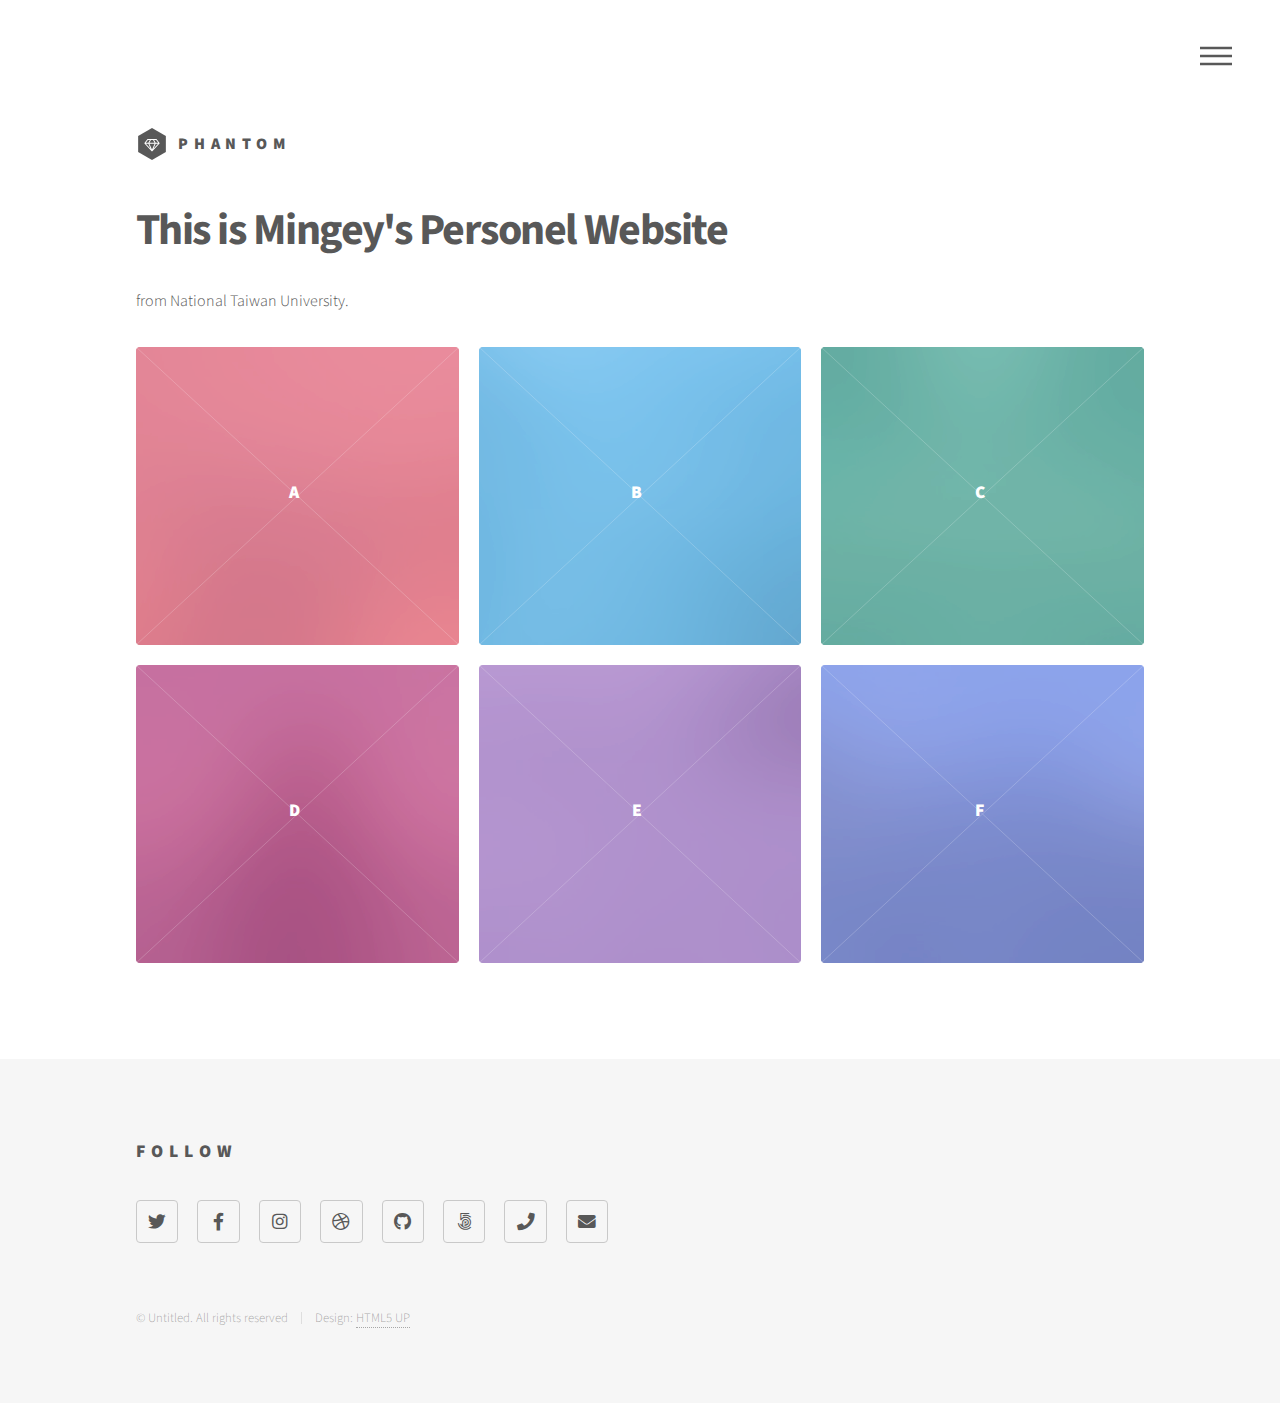
==== commit 1db2b44a: "Update index.html" ====
--- a/index.html
+++ b/index.html
@@ -129,25 +129,6 @@
 					<footer id="footer">
 						<div class="inner">
 							<section>
-								<h2>Get in touch</h2>
-								<form method="post" action="#">
-									<div class="fields">
-										<div class="field half">
-											<input type="text" name="name" id="name" placeholder="Name" />
-										</div>
-										<div class="field half">
-											<input type="email" name="email" id="email" placeholder="Email" />
-										</div>
-										<div class="field">
-											<textarea name="message" id="message" placeholder="Message"></textarea>
-										</div>
-									</div>
-									<ul class="actions">
-										<li><input type="submit" value="Send" class="primary" /></li>
-									</ul>
-								</form>
-							</section>
-							<section>
 								<h2>Follow</h2>
 								<ul class="icons">
 									<li><a href="#" class="icon brands style2 fa-twitter"><span class="label">Twitter</span></a></li>
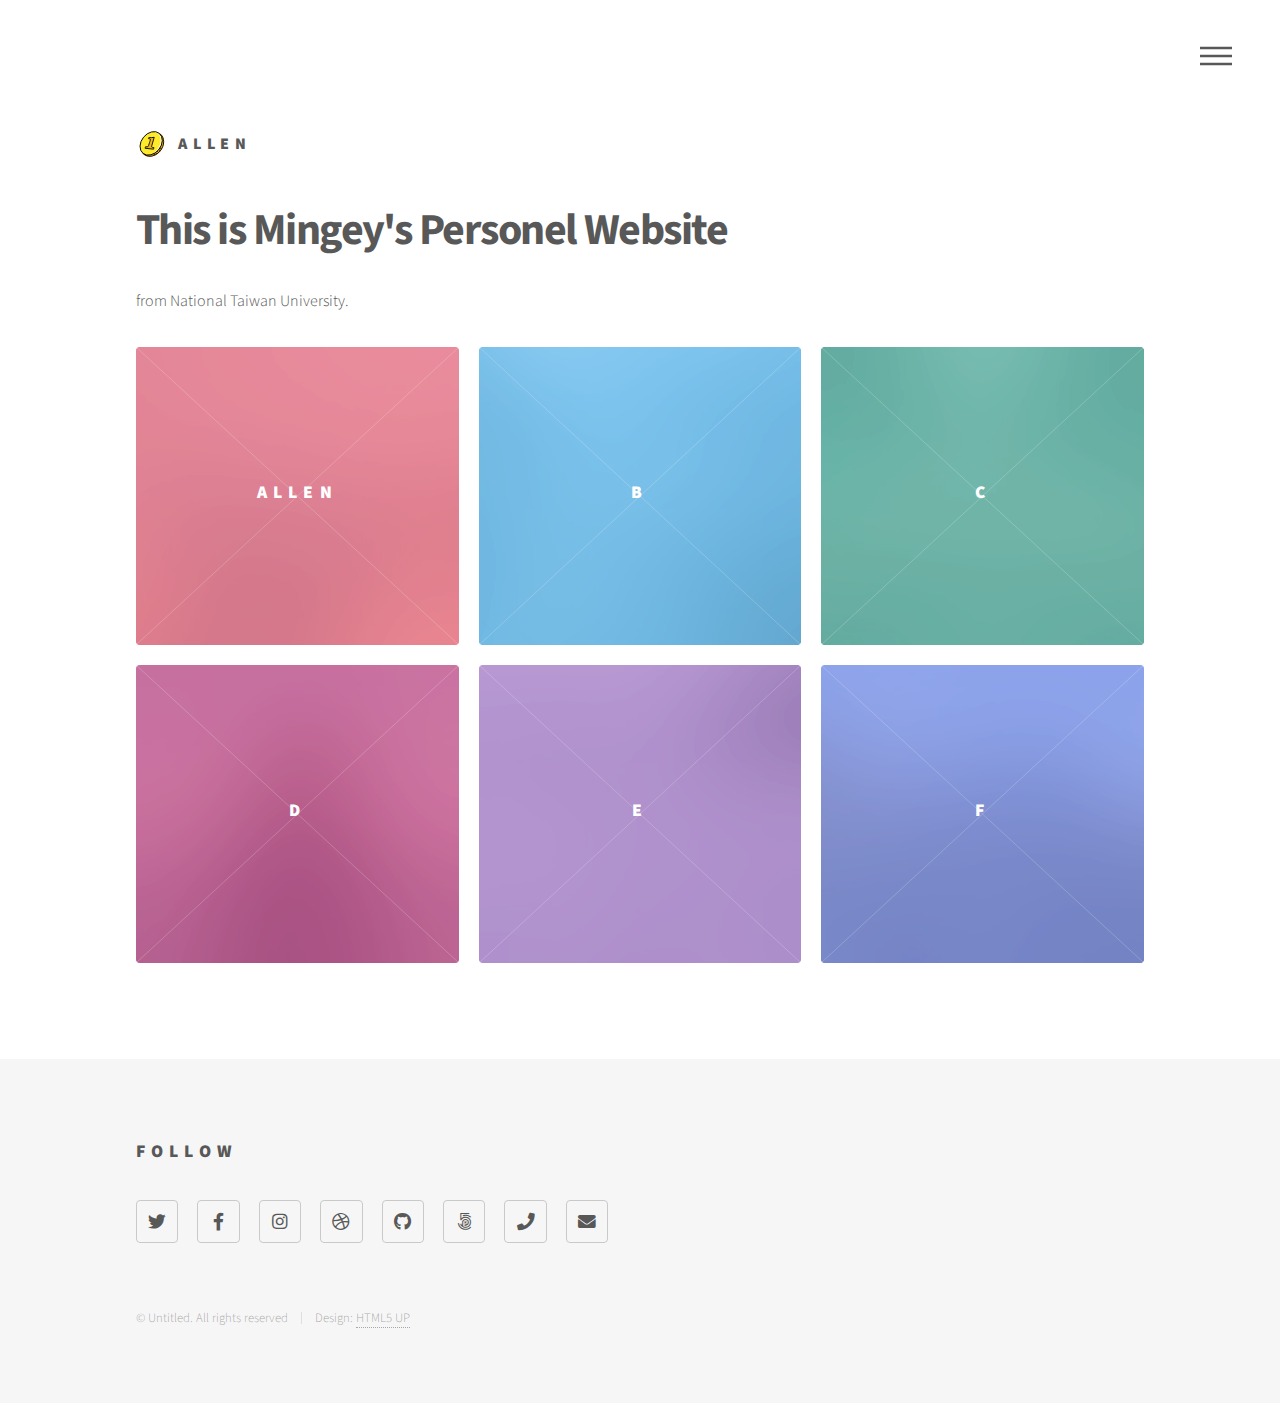
==== commit d6706662: "test" ====
--- a/index.html
+++ b/index.html
@@ -22,7 +22,7 @@
 
 							<!-- Logo -->
 								<a href="index.html" class="logo">
-									<span class="symbol"><img src="images/logo.svg" alt="" /></span><span class="title">Phantom</span>
+									<span class="symbol"><img src="images/logo.svg" alt="" /></span><span class="title">Allen</span>
 								</a>
 
 							<!-- Nav -->
@@ -60,7 +60,7 @@
 										<img src="images/pic01.jpg" alt="" />
 									</span>
 									<a href="generic.html">
-										<h2>A</h2>
+										<h2>Allen</h2>
 										<div class="content">
 											<p>Sed nisl arcu euismod sit amet nisi lorem etiam dolor veroeros et feugiat.</p>
 										</div>
--- a/assets/css/main.css
+++ b/assets/css/main.css
@@ -1,3329 +1,3330 @@
-@import url(fontawesome-all.min.css);
-@import url("https://fonts.googleapis.com/css?family=Source+Sans+Pro:300,700,900");
-
+@import url(fontawesome-all.min.css);
+@import url("https://fonts.googleapis.com/css?family=Source+Sans+Pro:300,700,900");
+
 /*
 	Phantom by HTML5 UP
 	html5up.net | @ajlkn
 	Free for personal and commercial use under the CCA 3.0 license (html5up.net/license)
-*/
-
-html, body, div, span, applet, object,
-iframe, h1, h2, h3, h4, h5, h6, p, blockquote,
-pre, a, abbr, acronym, address, big, cite,
-code, del, dfn, em, img, ins, kbd, q, s, samp,
-small, strike, strong, sub, sup, tt, var, b,
-u, i, center, dl, dt, dd, ol, ul, li, fieldset,
-form, label, legend, table, caption, tbody,
-tfoot, thead, tr, th, td, article, aside,
-canvas, details, embed, figure, figcaption,
-footer, header, hgroup, menu, nav, output, ruby,
-section, summary, time, mark, audio, video {
-	margin: 0;
-	padding: 0;
-	border: 0;
-	font-size: 100%;
-	font: inherit;
-	vertical-align: baseline;}
-
-article, aside, details, figcaption, figure,
-footer, header, hgroup, menu, nav, section {
-	display: block;}
-
-body {
-	line-height: 1;
-}
-
-ol, ul {
-	list-style: none;
-}
-
-blockquote, q {
-	quotes: none;
-}
-
-	blockquote:before, blockquote:after, q:before, q:after {
-		content: '';
-		content: none;
-	}
-
-table {
-	border-collapse: collapse;
-	border-spacing: 0;
-}
-
-body {
-	-webkit-text-size-adjust: none;
-}
-
-mark {
-	background-color: transparent;
-	color: inherit;
-}
-
-input::-moz-focus-inner {
-	border: 0;
-	padding: 0;
-}
-
-input, select, textarea {
-	-moz-appearance: none;
-	-webkit-appearance: none;
-	-ms-appearance: none;
-	appearance: none;
-}
-
-/* Basic */
-
-	@-ms-viewport {
-		width: device-width;
-	}
-
-	body {
-		-ms-overflow-style: scrollbar;
-	}
-
-	@media screen and (max-width: 480px) {
-
-		html, body {
-			min-width: 320px;
-		}
-
-	}
-
-	html {
-		box-sizing: border-box;
-	}
-
-	*, *:before, *:after {
-		box-sizing: inherit;
-	}
-
-	body {
-		background: #ffffff;
-	}
-
-		body.is-preload *, body.is-preload *:before, body.is-preload *:after {
-			-moz-animation: none !important;
-			-webkit-animation: none !important;
-			-ms-animation: none !important;
-			animation: none !important;
-			-moz-transition: none !important;
-			-webkit-transition: none !important;
-			-ms-transition: none !important;
-			transition: none !important;
-		}
-
-/* Type */
-
-	body, input, select, textarea {
-		color: #585858;
-		font-family: "Source Sans Pro", Helvetica, sans-serif;
-		font-size: 16pt;
-		font-weight: 300;
-		line-height: 1.75;
-	}
-
-		@media screen and (max-width: 1680px) {
-
-			body, input, select, textarea {
-				font-size: 14pt;
-			}
-
-		}
-
-		@media screen and (max-width: 1280px) {
-
-			body, input, select, textarea {
-				font-size: 12pt;
-			}
-
-		}
-
-	a {
-		-moz-transition: border-bottom-color 0.2s ease, color 0.2s ease;
-		-webkit-transition: border-bottom-color 0.2s ease, color 0.2s ease;
-		-ms-transition: border-bottom-color 0.2s ease, color 0.2s ease;
-		transition: border-bottom-color 0.2s ease, color 0.2s ease;
-		text-decoration: none;
-		color: #585858;
-		border-bottom: dotted 1px rgba(88, 88, 88, 0.5);
-	}
-
-		a:hover {
-			border-bottom-color: transparent;
-			color: #f2849e !important;
-		}
-
-	strong, b {
-		font-weight: 900;
-	}
-
-	em, i {
-		font-style: italic;
-	}
-
-	p {
-		margin: 0 0 2em 0;
-	}
-
-	h1 {
-		font-size: 2.75em;
-		font-weight: 700;
-		line-height: 1.3;
-		margin: 0 0 1em 0;
-		letter-spacing: -0.035em;
-	}
-
-		h1 a {
-			color: inherit;
-		}
-
-		@media screen and (max-width: 736px) {
-
-			h1 {
-				font-size: 2em;
-				margin: 0 0 1em 0;
-			}
-
-		}
-
-		@media screen and (max-width: 360px) {
-
-			h1 {
-				font-size: 1.75em;
-			}
-
-		}
-
-	h2, h3, h4, h5, h6 {
-		font-weight: 900;
-		line-height: 1.5;
-		margin: 0 0 2em 0;
-		text-transform: uppercase;
-		letter-spacing: 0.35em;
-	}
-
-		h2 a, h3 a, h4 a, h5 a, h6 a {
-			color: inherit;
-		}
-
-	h2 {
-		font-size: 1.1em;
-	}
-
-	h3 {
-		font-size: 1em;
-	}
-
-	h4 {
-		font-size: 0.8em;
-	}
-
-	h5 {
-		font-size: 0.8em;
-	}
-
-	h6 {
-		font-size: 0.8em;
-	}
-
-	@media screen and (max-width: 980px) {
-
-		h1 br, h2 br, h3 br, h4 br, h5 br, h6 br {
-			display: none;
-		}
-
-	}
-
-	@media screen and (max-width: 736px) {
-
-		h2 {
-			font-size: 1em;
-		}
-
-		h3 {
-			font-size: 0.8em;
-		}
-
-	}
-
-	sub {
-		font-size: 0.8em;
-		position: relative;
-		top: 0.5em;
-	}
-
-	sup {
-		font-size: 0.8em;
-		position: relative;
-		top: -0.5em;
-	}
-
-	blockquote {
-		border-left: solid 4px #c9c9c9;
-		font-style: italic;
-		margin: 0 0 2em 0;
-		padding: 0.5em 0 0.5em 2em;
-	}
-
-	code {
-		background: rgba(144, 144, 144, 0.075);
-		border-radius: 4px;
-		border: solid 1px #c9c9c9;
-		font-family: "Courier New", monospace;
-		font-size: 0.9em;
-		margin: 0 0.25em;
-		padding: 0.25em 0.65em;
-	}
-
-	pre {
-		-webkit-overflow-scrolling: touch;
-		font-family: "Courier New", monospace;
-		font-size: 0.9em;
-		margin: 0 0 2em 0;
-	}
-
-		pre code {
-			display: block;
-			line-height: 1.75;
-			padding: 1em 1.5em;
-			overflow-x: auto;
-		}
-
-	hr {
-		border: 0;
-		border-bottom: solid 1px #c9c9c9;
-		margin: 2em 0;
-	}
-
-		hr.major {
-			margin: 3em 0;
-		}
-
-	.align-left {
-		text-align: left;
-	}
-
-	.align-center {
-		text-align: center;
-	}
-
-	.align-right {
-		text-align: right;
-	}
-
-/* Row */
-
-	.row {
-		display: flex;
-		flex-wrap: wrap;
-		box-sizing: border-box;
-		align-items: stretch;
-	}
-
-		.row > * {
-			box-sizing: border-box;
-		}
-
-		.row.gtr-uniform > * > :last-child {
-			margin-bottom: 0;
-		}
-
-		.row.aln-left {
-			justify-content: flex-start;
-		}
-
-		.row.aln-center {
-			justify-content: center;
-		}
-
-		.row.aln-right {
-			justify-content: flex-end;
-		}
-
-		.row.aln-top {
-			align-items: flex-start;
-		}
-
-		.row.aln-middle {
-			align-items: center;
-		}
-
-		.row.aln-bottom {
-			align-items: flex-end;
-		}
-
-		.row > .imp {
-			order: -1;
-		}
-
-		.row > .col-1 {
-			width: 8.33333%;
-		}
-
-		.row > .off-1 {
-			margin-left: 8.33333%;
-		}
-
-		.row > .col-2 {
-			width: 16.66667%;
-		}
-
-		.row > .off-2 {
-			margin-left: 16.66667%;
-		}
-
-		.row > .col-3 {
-			width: 25%;
-		}
-
-		.row > .off-3 {
-			margin-left: 25%;
-		}
-
-		.row > .col-4 {
-			width: 33.33333%;
-		}
-
-		.row > .off-4 {
-			margin-left: 33.33333%;
-		}
-
-		.row > .col-5 {
-			width: 41.66667%;
-		}
-
-		.row > .off-5 {
-			margin-left: 41.66667%;
-		}
-
-		.row > .col-6 {
-			width: 50%;
-		}
-
-		.row > .off-6 {
-			margin-left: 50%;
-		}
-
-		.row > .col-7 {
-			width: 58.33333%;
-		}
-
-		.row > .off-7 {
-			margin-left: 58.33333%;
-		}
-
-		.row > .col-8 {
-			width: 66.66667%;
-		}
-
-		.row > .off-8 {
-			margin-left: 66.66667%;
-		}
-
-		.row > .col-9 {
-			width: 75%;
-		}
-
-		.row > .off-9 {
-			margin-left: 75%;
-		}
-
-		.row > .col-10 {
-			width: 83.33333%;
-		}
-
-		.row > .off-10 {
-			margin-left: 83.33333%;
-		}
-
-		.row > .col-11 {
-			width: 91.66667%;
-		}
-
-		.row > .off-11 {
-			margin-left: 91.66667%;
-		}
-
-		.row > .col-12 {
-			width: 100%;
-		}
-
-		.row > .off-12 {
-			margin-left: 100%;
-		}
-
-		.row.gtr-0 {
-			margin-top: 0;
-			margin-left: 0em;
-		}
-
-			.row.gtr-0 > * {
-				padding: 0 0 0 0em;
-			}
-
-			.row.gtr-0.gtr-uniform {
-				margin-top: 0em;
-			}
-
-				.row.gtr-0.gtr-uniform > * {
-					padding-top: 0em;
-				}
-
-		.row.gtr-25 {
-			margin-top: 0;
-			margin-left: -0.5em;
-		}
-
-			.row.gtr-25 > * {
-				padding: 0 0 0 0.5em;
-			}
-
-			.row.gtr-25.gtr-uniform {
-				margin-top: -0.5em;
-			}
-
-				.row.gtr-25.gtr-uniform > * {
-					padding-top: 0.5em;
-				}
-
-		.row.gtr-50 {
-			margin-top: 0;
-			margin-left: -1em;
-		}
-
-			.row.gtr-50 > * {
-				padding: 0 0 0 1em;
-			}
-
-			.row.gtr-50.gtr-uniform {
-				margin-top: -1em;
-			}
-
-				.row.gtr-50.gtr-uniform > * {
-					padding-top: 1em;
-				}
-
-		.row {
-			margin-top: 0;
-			margin-left: -2em;
-		}
-
-			.row > * {
-				padding: 0 0 0 2em;
-			}
-
-			.row.gtr-uniform {
-				margin-top: -2em;
-			}
-
-				.row.gtr-uniform > * {
-					padding-top: 2em;
-				}
-
-		.row.gtr-150 {
-			margin-top: 0;
-			margin-left: -3em;
-		}
-
-			.row.gtr-150 > * {
-				padding: 0 0 0 3em;
-			}
-
-			.row.gtr-150.gtr-uniform {
-				margin-top: -3em;
-			}
-
-				.row.gtr-150.gtr-uniform > * {
-					padding-top: 3em;
-				}
-
-		.row.gtr-200 {
-			margin-top: 0;
-			margin-left: -4em;
-		}
-
-			.row.gtr-200 > * {
-				padding: 0 0 0 4em;
-			}
-
-			.row.gtr-200.gtr-uniform {
-				margin-top: -4em;
-			}
-
-				.row.gtr-200.gtr-uniform > * {
-					padding-top: 4em;
-				}
-
-		@media screen and (max-width: 1680px) {
-
-			.row {
-				display: flex;
-				flex-wrap: wrap;
-				box-sizing: border-box;
-				align-items: stretch;
-			}
-
-				.row > * {
-					box-sizing: border-box;
-				}
-
-				.row.gtr-uniform > * > :last-child {
-					margin-bottom: 0;
-				}
-
-				.row.aln-left {
-					justify-content: flex-start;
-				}
-
-				.row.aln-center {
-					justify-content: center;
-				}
-
-				.row.aln-right {
-					justify-content: flex-end;
-				}
-
-				.row.aln-top {
-					align-items: flex-start;
-				}
-
-				.row.aln-middle {
-					align-items: center;
-				}
-
-				.row.aln-bottom {
-					align-items: flex-end;
-				}
-
-				.row > .imp-xlarge {
-					order: -1;
-				}
-
-				.row > .col-1-xlarge {
-					width: 8.33333%;
-				}
-
-				.row > .off-1-xlarge {
-					margin-left: 8.33333%;
-				}
-
-				.row > .col-2-xlarge {
-					width: 16.66667%;
-				}
-
-				.row > .off-2-xlarge {
-					margin-left: 16.66667%;
-				}
-
-				.row > .col-3-xlarge {
-					width: 25%;
-				}
-
-				.row > .off-3-xlarge {
-					margin-left: 25%;
-				}
-
-				.row > .col-4-xlarge {
-					width: 33.33333%;
-				}
-
-				.row > .off-4-xlarge {
-					margin-left: 33.33333%;
-				}
-
-				.row > .col-5-xlarge {
-					width: 41.66667%;
-				}
-
-				.row > .off-5-xlarge {
-					margin-left: 41.66667%;
-				}
-
-				.row > .col-6-xlarge {
-					width: 50%;
-				}
-
-				.row > .off-6-xlarge {
-					margin-left: 50%;
-				}
-
-				.row > .col-7-xlarge {
-					width: 58.33333%;
-				}
-
-				.row > .off-7-xlarge {
-					margin-left: 58.33333%;
-				}
-
-				.row > .col-8-xlarge {
-					width: 66.66667%;
-				}
-
-				.row > .off-8-xlarge {
-					margin-left: 66.66667%;
-				}
-
-				.row > .col-9-xlarge {
-					width: 75%;
-				}
-
-				.row > .off-9-xlarge {
-					margin-left: 75%;
-				}
-
-				.row > .col-10-xlarge {
-					width: 83.33333%;
-				}
-
-				.row > .off-10-xlarge {
-					margin-left: 83.33333%;
-				}
-
-				.row > .col-11-xlarge {
-					width: 91.66667%;
-				}
-
-				.row > .off-11-xlarge {
-					margin-left: 91.66667%;
-				}
-
-				.row > .col-12-xlarge {
-					width: 100%;
-				}
-
-				.row > .off-12-xlarge {
-					margin-left: 100%;
-				}
-
-				.row.gtr-0 {
-					margin-top: 0;
-					margin-left: 0em;
-				}
-
-					.row.gtr-0 > * {
-						padding: 0 0 0 0em;
-					}
-
-					.row.gtr-0.gtr-uniform {
-						margin-top: 0em;
-					}
-
-						.row.gtr-0.gtr-uniform > * {
-							padding-top: 0em;
-						}
-
-				.row.gtr-25 {
-					margin-top: 0;
-					margin-left: -0.5em;
-				}
-
-					.row.gtr-25 > * {
-						padding: 0 0 0 0.5em;
-					}
-
-					.row.gtr-25.gtr-uniform {
-						margin-top: -0.5em;
-					}
-
-						.row.gtr-25.gtr-uniform > * {
-							padding-top: 0.5em;
-						}
-
-				.row.gtr-50 {
-					margin-top: 0;
-					margin-left: -1em;
-				}
-
-					.row.gtr-50 > * {
-						padding: 0 0 0 1em;
-					}
-
-					.row.gtr-50.gtr-uniform {
-						margin-top: -1em;
-					}
-
-						.row.gtr-50.gtr-uniform > * {
-							padding-top: 1em;
-						}
-
-				.row {
-					margin-top: 0;
-					margin-left: -2em;
-				}
-
-					.row > * {
-						padding: 0 0 0 2em;
-					}
-
-					.row.gtr-uniform {
-						margin-top: -2em;
-					}
-
-						.row.gtr-uniform > * {
-							padding-top: 2em;
-						}
-
-				.row.gtr-150 {
-					margin-top: 0;
-					margin-left: -3em;
-				}
-
-					.row.gtr-150 > * {
-						padding: 0 0 0 3em;
-					}
-
-					.row.gtr-150.gtr-uniform {
-						margin-top: -3em;
-					}
-
-						.row.gtr-150.gtr-uniform > * {
-							padding-top: 3em;
-						}
-
-				.row.gtr-200 {
-					margin-top: 0;
-					margin-left: -4em;
-				}
-
-					.row.gtr-200 > * {
-						padding: 0 0 0 4em;
-					}
-
-					.row.gtr-200.gtr-uniform {
-						margin-top: -4em;
-					}
-
-						.row.gtr-200.gtr-uniform > * {
-							padding-top: 4em;
-						}
-
-		}
-
-		@media screen and (max-width: 1280px) {
-
-			.row {
-				display: flex;
-				flex-wrap: wrap;
-				box-sizing: border-box;
-				align-items: stretch;
-			}
-
-				.row > * {
-					box-sizing: border-box;
-				}
-
-				.row.gtr-uniform > * > :last-child {
-					margin-bottom: 0;
-				}
-
-				.row.aln-left {
-					justify-content: flex-start;
-				}
-
-				.row.aln-center {
-					justify-content: center;
-				}
-
-				.row.aln-right {
-					justify-content: flex-end;
-				}
-
-				.row.aln-top {
-					align-items: flex-start;
-				}
-
-				.row.aln-middle {
-					align-items: center;
-				}
-
-				.row.aln-bottom {
-					align-items: flex-end;
-				}
-
-				.row > .imp-large {
-					order: -1;
-				}
-
-				.row > .col-1-large {
-					width: 8.33333%;
-				}
-
-				.row > .off-1-large {
-					margin-left: 8.33333%;
-				}
-
-				.row > .col-2-large {
-					width: 16.66667%;
-				}
-
-				.row > .off-2-large {
-					margin-left: 16.66667%;
-				}
-
-				.row > .col-3-large {
-					width: 25%;
-				}
-
-				.row > .off-3-large {
-					margin-left: 25%;
-				}
-
-				.row > .col-4-large {
-					width: 33.33333%;
-				}
-
-				.row > .off-4-large {
-					margin-left: 33.33333%;
-				}
-
-				.row > .col-5-large {
-					width: 41.66667%;
-				}
-
-				.row > .off-5-large {
-					margin-left: 41.66667%;
-				}
-
-				.row > .col-6-large {
-					width: 50%;
-				}
-
-				.row > .off-6-large {
-					margin-left: 50%;
-				}
-
-				.row > .col-7-large {
-					width: 58.33333%;
-				}
-
-				.row > .off-7-large {
-					margin-left: 58.33333%;
-				}
-
-				.row > .col-8-large {
-					width: 66.66667%;
-				}
-
-				.row > .off-8-large {
-					margin-left: 66.66667%;
-				}
-
-				.row > .col-9-large {
-					width: 75%;
-				}
-
-				.row > .off-9-large {
-					margin-left: 75%;
-				}
-
-				.row > .col-10-large {
-					width: 83.33333%;
-				}
-
-				.row > .off-10-large {
-					margin-left: 83.33333%;
-				}
-
-				.row > .col-11-large {
-					width: 91.66667%;
-				}
-
-				.row > .off-11-large {
-					margin-left: 91.66667%;
-				}
-
-				.row > .col-12-large {
-					width: 100%;
-				}
-
-				.row > .off-12-large {
-					margin-left: 100%;
-				}
-
-				.row.gtr-0 {
-					margin-top: 0;
-					margin-left: 0em;
-				}
-
-					.row.gtr-0 > * {
-						padding: 0 0 0 0em;
-					}
-
-					.row.gtr-0.gtr-uniform {
-						margin-top: 0em;
-					}
-
-						.row.gtr-0.gtr-uniform > * {
-							padding-top: 0em;
-						}
-
-				.row.gtr-25 {
-					margin-top: 0;
-					margin-left: -0.5em;
-				}
-
-					.row.gtr-25 > * {
-						padding: 0 0 0 0.5em;
-					}
-
-					.row.gtr-25.gtr-uniform {
-						margin-top: -0.5em;
-					}
-
-						.row.gtr-25.gtr-uniform > * {
-							padding-top: 0.5em;
-						}
-
-				.row.gtr-50 {
-					margin-top: 0;
-					margin-left: -1em;
-				}
-
-					.row.gtr-50 > * {
-						padding: 0 0 0 1em;
-					}
-
-					.row.gtr-50.gtr-uniform {
-						margin-top: -1em;
-					}
-
-						.row.gtr-50.gtr-uniform > * {
-							padding-top: 1em;
-						}
-
-				.row {
-					margin-top: 0;
-					margin-left: -2em;
-				}
-
-					.row > * {
-						padding: 0 0 0 2em;
-					}
-
-					.row.gtr-uniform {
-						margin-top: -2em;
-					}
-
-						.row.gtr-uniform > * {
-							padding-top: 2em;
-						}
-
-				.row.gtr-150 {
-					margin-top: 0;
-					margin-left: -3em;
-				}
-
-					.row.gtr-150 > * {
-						padding: 0 0 0 3em;
-					}
-
-					.row.gtr-150.gtr-uniform {
-						margin-top: -3em;
-					}
-
-						.row.gtr-150.gtr-uniform > * {
-							padding-top: 3em;
-						}
-
-				.row.gtr-200 {
-					margin-top: 0;
-					margin-left: -4em;
-				}
-
-					.row.gtr-200 > * {
-						padding: 0 0 0 4em;
-					}
-
-					.row.gtr-200.gtr-uniform {
-						margin-top: -4em;
-					}
-
-						.row.gtr-200.gtr-uniform > * {
-							padding-top: 4em;
-						}
-
-		}
-
-		@media screen and (max-width: 980px) {
-
-			.row {
-				display: flex;
-				flex-wrap: wrap;
-				box-sizing: border-box;
-				align-items: stretch;
-			}
-
-				.row > * {
-					box-sizing: border-box;
-				}
-
-				.row.gtr-uniform > * > :last-child {
-					margin-bottom: 0;
-				}
-
-				.row.aln-left {
-					justify-content: flex-start;
-				}
-
-				.row.aln-center {
-					justify-content: center;
-				}
-
-				.row.aln-right {
-					justify-content: flex-end;
-				}
-
-				.row.aln-top {
-					align-items: flex-start;
-				}
-
-				.row.aln-middle {
-					align-items: center;
-				}
-
-				.row.aln-bottom {
-					align-items: flex-end;
-				}
-
-				.row > .imp-medium {
-					order: -1;
-				}
-
-				.row > .col-1-medium {
-					width: 8.33333%;
-				}
-
-				.row > .off-1-medium {
-					margin-left: 8.33333%;
-				}
-
-				.row > .col-2-medium {
-					width: 16.66667%;
-				}
-
-				.row > .off-2-medium {
-					margin-left: 16.66667%;
-				}
-
-				.row > .col-3-medium {
-					width: 25%;
-				}
-
-				.row > .off-3-medium {
-					margin-left: 25%;
-				}
-
-				.row > .col-4-medium {
-					width: 33.33333%;
-				}
-
-				.row > .off-4-medium {
-					margin-left: 33.33333%;
-				}
-
-				.row > .col-5-medium {
-					width: 41.66667%;
-				}
-
-				.row > .off-5-medium {
-					margin-left: 41.66667%;
-				}
-
-				.row > .col-6-medium {
-					width: 50%;
-				}
-
-				.row > .off-6-medium {
-					margin-left: 50%;
-				}
-
-				.row > .col-7-medium {
-					width: 58.33333%;
-				}
-
-				.row > .off-7-medium {
-					margin-left: 58.33333%;
-				}
-
-				.row > .col-8-medium {
-					width: 66.66667%;
-				}
-
-				.row > .off-8-medium {
-					margin-left: 66.66667%;
-				}
-
-				.row > .col-9-medium {
-					width: 75%;
-				}
-
-				.row > .off-9-medium {
-					margin-left: 75%;
-				}
-
-				.row > .col-10-medium {
-					width: 83.33333%;
-				}
-
-				.row > .off-10-medium {
-					margin-left: 83.33333%;
-				}
-
-				.row > .col-11-medium {
-					width: 91.66667%;
-				}
-
-				.row > .off-11-medium {
-					margin-left: 91.66667%;
-				}
-
-				.row > .col-12-medium {
-					width: 100%;
-				}
-
-				.row > .off-12-medium {
-					margin-left: 100%;
-				}
-
-				.row.gtr-0 {
-					margin-top: 0;
-					margin-left: 0em;
-				}
-
-					.row.gtr-0 > * {
-						padding: 0 0 0 0em;
-					}
-
-					.row.gtr-0.gtr-uniform {
-						margin-top: 0em;
-					}
-
-						.row.gtr-0.gtr-uniform > * {
-							padding-top: 0em;
-						}
-
-				.row.gtr-25 {
-					margin-top: 0;
-					margin-left: -0.375em;
-				}
-
-					.row.gtr-25 > * {
-						padding: 0 0 0 0.375em;
-					}
-
-					.row.gtr-25.gtr-uniform {
-						margin-top: -0.375em;
-					}
-
-						.row.gtr-25.gtr-uniform > * {
-							padding-top: 0.375em;
-						}
-
-				.row.gtr-50 {
-					margin-top: 0;
-					margin-left: -0.75em;
-				}
-
-					.row.gtr-50 > * {
-						padding: 0 0 0 0.75em;
-					}
-
-					.row.gtr-50.gtr-uniform {
-						margin-top: -0.75em;
-					}
-
-						.row.gtr-50.gtr-uniform > * {
-							padding-top: 0.75em;
-						}
-
-				.row {
-					margin-top: 0;
-					margin-left: -1.5em;
-				}
-
-					.row > * {
-						padding: 0 0 0 1.5em;
-					}
-
-					.row.gtr-uniform {
-						margin-top: -1.5em;
-					}
-
-						.row.gtr-uniform > * {
-							padding-top: 1.5em;
-						}
-
-				.row.gtr-150 {
-					margin-top: 0;
-					margin-left: -2.25em;
-				}
-
-					.row.gtr-150 > * {
-						padding: 0 0 0 2.25em;
-					}
-
-					.row.gtr-150.gtr-uniform {
-						margin-top: -2.25em;
-					}
-
-						.row.gtr-150.gtr-uniform > * {
-							padding-top: 2.25em;
-						}
-
-				.row.gtr-200 {
-					margin-top: 0;
-					margin-left: -3em;
-				}
-
-					.row.gtr-200 > * {
-						padding: 0 0 0 3em;
-					}
-
-					.row.gtr-200.gtr-uniform {
-						margin-top: -3em;
-					}
-
-						.row.gtr-200.gtr-uniform > * {
-							padding-top: 3em;
-						}
-
-		}
-
-		@media screen and (max-width: 736px) {
-
-			.row {
-				display: flex;
-				flex-wrap: wrap;
-				box-sizing: border-box;
-				align-items: stretch;
-			}
-
-				.row > * {
-					box-sizing: border-box;
-				}
-
-				.row.gtr-uniform > * > :last-child {
-					margin-bottom: 0;
-				}
-
-				.row.aln-left {
-					justify-content: flex-start;
-				}
-
-				.row.aln-center {
-					justify-content: center;
-				}
-
-				.row.aln-right {
-					justify-content: flex-end;
-				}
-
-				.row.aln-top {
-					align-items: flex-start;
-				}
-
-				.row.aln-middle {
-					align-items: center;
-				}
-
-				.row.aln-bottom {
-					align-items: flex-end;
-				}
-
-				.row > .imp-small {
-					order: -1;
-				}
-
-				.row > .col-1-small {
-					width: 8.33333%;
-				}
-
-				.row > .off-1-small {
-					margin-left: 8.33333%;
-				}
-
-				.row > .col-2-small {
-					width: 16.66667%;
-				}
-
-				.row > .off-2-small {
-					margin-left: 16.66667%;
-				}
-
-				.row > .col-3-small {
-					width: 25%;
-				}
-
-				.row > .off-3-small {
-					margin-left: 25%;
-				}
-
-				.row > .col-4-small {
-					width: 33.33333%;
-				}
-
-				.row > .off-4-small {
-					margin-left: 33.33333%;
-				}
-
-				.row > .col-5-small {
-					width: 41.66667%;
-				}
-
-				.row > .off-5-small {
-					margin-left: 41.66667%;
-				}
-
-				.row > .col-6-small {
-					width: 50%;
-				}
-
-				.row > .off-6-small {
-					margin-left: 50%;
-				}
-
-				.row > .col-7-small {
-					width: 58.33333%;
-				}
-
-				.row > .off-7-small {
-					margin-left: 58.33333%;
-				}
-
-				.row > .col-8-small {
-					width: 66.66667%;
-				}
-
-				.row > .off-8-small {
-					margin-left: 66.66667%;
-				}
-
-				.row > .col-9-small {
-					width: 75%;
-				}
-
-				.row > .off-9-small {
-					margin-left: 75%;
-				}
-
-				.row > .col-10-small {
-					width: 83.33333%;
-				}
-
-				.row > .off-10-small {
-					margin-left: 83.33333%;
-				}
-
-				.row > .col-11-small {
-					width: 91.66667%;
-				}
-
-				.row > .off-11-small {
-					margin-left: 91.66667%;
-				}
-
-				.row > .col-12-small {
-					width: 100%;
-				}
-
-				.row > .off-12-small {
-					margin-left: 100%;
-				}
-
-				.row.gtr-0 {
-					margin-top: 0;
-					margin-left: 0em;
-				}
-
-					.row.gtr-0 > * {
-						padding: 0 0 0 0em;
-					}
-
-					.row.gtr-0.gtr-uniform {
-						margin-top: 0em;
-					}
-
-						.row.gtr-0.gtr-uniform > * {
-							padding-top: 0em;
-						}
-
-				.row.gtr-25 {
-					margin-top: 0;
-					margin-left: -0.25em;
-				}
-
-					.row.gtr-25 > * {
-						padding: 0 0 0 0.25em;
-					}
-
-					.row.gtr-25.gtr-uniform {
-						margin-top: -0.25em;
-					}
-
-						.row.gtr-25.gtr-uniform > * {
-							padding-top: 0.25em;
-						}
-
-				.row.gtr-50 {
-					margin-top: 0;
-					margin-left: -0.5em;
-				}
-
-					.row.gtr-50 > * {
-						padding: 0 0 0 0.5em;
-					}
-
-					.row.gtr-50.gtr-uniform {
-						margin-top: -0.5em;
-					}
-
-						.row.gtr-50.gtr-uniform > * {
-							padding-top: 0.5em;
-						}
-
-				.row {
-					margin-top: 0;
-					margin-left: -1em;
-				}
-
-					.row > * {
-						padding: 0 0 0 1em;
-					}
-
-					.row.gtr-uniform {
-						margin-top: -1em;
-					}
-
-						.row.gtr-uniform > * {
-							padding-top: 1em;
-						}
-
-				.row.gtr-150 {
-					margin-top: 0;
-					margin-left: -1.5em;
-				}
-
-					.row.gtr-150 > * {
-						padding: 0 0 0 1.5em;
-					}
-
-					.row.gtr-150.gtr-uniform {
-						margin-top: -1.5em;
-					}
-
-						.row.gtr-150.gtr-uniform > * {
-							padding-top: 1.5em;
-						}
-
-				.row.gtr-200 {
-					margin-top: 0;
-					margin-left: -2em;
-				}
-
-					.row.gtr-200 > * {
-						padding: 0 0 0 2em;
-					}
-
-					.row.gtr-200.gtr-uniform {
-						margin-top: -2em;
-					}
-
-						.row.gtr-200.gtr-uniform > * {
-							padding-top: 2em;
-						}
-
-		}
-
-		@media screen and (max-width: 480px) {
-
-			.row {
-				display: flex;
-				flex-wrap: wrap;
-				box-sizing: border-box;
-				align-items: stretch;
-			}
-
-				.row > * {
-					box-sizing: border-box;
-				}
-
-				.row.gtr-uniform > * > :last-child {
-					margin-bottom: 0;
-				}
-
-				.row.aln-left {
-					justify-content: flex-start;
-				}
-
-				.row.aln-center {
-					justify-content: center;
-				}
-
-				.row.aln-right {
-					justify-content: flex-end;
-				}
-
-				.row.aln-top {
-					align-items: flex-start;
-				}
-
-				.row.aln-middle {
-					align-items: center;
-				}
-
-				.row.aln-bottom {
-					align-items: flex-end;
-				}
-
-				.row > .imp-xsmall {
-					order: -1;
-				}
-
-				.row > .col-1-xsmall {
-					width: 8.33333%;
-				}
-
-				.row > .off-1-xsmall {
-					margin-left: 8.33333%;
-				}
-
-				.row > .col-2-xsmall {
-					width: 16.66667%;
-				}
-
-				.row > .off-2-xsmall {
-					margin-left: 16.66667%;
-				}
-
-				.row > .col-3-xsmall {
-					width: 25%;
-				}
-
-				.row > .off-3-xsmall {
-					margin-left: 25%;
-				}
-
-				.row > .col-4-xsmall {
-					width: 33.33333%;
-				}
-
-				.row > .off-4-xsmall {
-					margin-left: 33.33333%;
-				}
-
-				.row > .col-5-xsmall {
-					width: 41.66667%;
-				}
-
-				.row > .off-5-xsmall {
-					margin-left: 41.66667%;
-				}
-
-				.row > .col-6-xsmall {
-					width: 50%;
-				}
-
-				.row > .off-6-xsmall {
-					margin-left: 50%;
-				}
-
-				.row > .col-7-xsmall {
-					width: 58.33333%;
-				}
-
-				.row > .off-7-xsmall {
-					margin-left: 58.33333%;
-				}
-
-				.row > .col-8-xsmall {
-					width: 66.66667%;
-				}
-
-				.row > .off-8-xsmall {
-					margin-left: 66.66667%;
-				}
-
-				.row > .col-9-xsmall {
-					width: 75%;
-				}
-
-				.row > .off-9-xsmall {
-					margin-left: 75%;
-				}
-
-				.row > .col-10-xsmall {
-					width: 83.33333%;
-				}
-
-				.row > .off-10-xsmall {
-					margin-left: 83.33333%;
-				}
-
-				.row > .col-11-xsmall {
-					width: 91.66667%;
-				}
-
-				.row > .off-11-xsmall {
-					margin-left: 91.66667%;
-				}
-
-				.row > .col-12-xsmall {
-					width: 100%;
-				}
-
-				.row > .off-12-xsmall {
-					margin-left: 100%;
-				}
-
-				.row.gtr-0 {
-					margin-top: 0;
-					margin-left: 0em;
-				}
-
-					.row.gtr-0 > * {
-						padding: 0 0 0 0em;
-					}
-
-					.row.gtr-0.gtr-uniform {
-						margin-top: 0em;
-					}
-
-						.row.gtr-0.gtr-uniform > * {
-							padding-top: 0em;
-						}
-
-				.row.gtr-25 {
-					margin-top: 0;
-					margin-left: -0.25em;
-				}
-
-					.row.gtr-25 > * {
-						padding: 0 0 0 0.25em;
-					}
-
-					.row.gtr-25.gtr-uniform {
-						margin-top: -0.25em;
-					}
-
-						.row.gtr-25.gtr-uniform > * {
-							padding-top: 0.25em;
-						}
-
-				.row.gtr-50 {
-					margin-top: 0;
-					margin-left: -0.5em;
-				}
-
-					.row.gtr-50 > * {
-						padding: 0 0 0 0.5em;
-					}
-
-					.row.gtr-50.gtr-uniform {
-						margin-top: -0.5em;
-					}
-
-						.row.gtr-50.gtr-uniform > * {
-							padding-top: 0.5em;
-						}
-
-				.row {
-					margin-top: 0;
-					margin-left: -1em;
-				}
-
-					.row > * {
-						padding: 0 0 0 1em;
-					}
-
-					.row.gtr-uniform {
-						margin-top: -1em;
-					}
-
-						.row.gtr-uniform > * {
-							padding-top: 1em;
-						}
-
-				.row.gtr-150 {
-					margin-top: 0;
-					margin-left: -1.5em;
-				}
-
-					.row.gtr-150 > * {
-						padding: 0 0 0 1.5em;
-					}
-
-					.row.gtr-150.gtr-uniform {
-						margin-top: -1.5em;
-					}
-
-						.row.gtr-150.gtr-uniform > * {
-							padding-top: 1.5em;
-						}
-
-				.row.gtr-200 {
-					margin-top: 0;
-					margin-left: -2em;
-				}
-
-					.row.gtr-200 > * {
-						padding: 0 0 0 2em;
-					}
-
-					.row.gtr-200.gtr-uniform {
-						margin-top: -2em;
-					}
-
-						.row.gtr-200.gtr-uniform > * {
-							padding-top: 2em;
-						}
-
-		}
-
-/* Section/Article */
-
-	section.special, article.special {
-		text-align: center;
-	}
-
-	header p {
-		margin-top: -1em;
-	}
-
-	@media screen and (max-width: 736px) {
-
-		header p {
-			margin-top: 0;
-		}
-
-	}
-
-/* Icon */
-
-	.icon {
-		text-decoration: none;
-		border-bottom: none;
-		position: relative;
-	}
-
-		.icon:before {
-			-moz-osx-font-smoothing: grayscale;
-			-webkit-font-smoothing: antialiased;
-			display: inline-block;
-			font-style: normal;
-			font-variant: normal;
-			text-rendering: auto;
-			line-height: 1;
-			text-transform: none !important;
-			font-family: 'Font Awesome 5 Free';
-			font-weight: 400;
-		}
-
-		.icon > .label {
-			display: none;
-		}
-
-		.icon:before {
-			line-height: inherit;
-		}
-
-		.icon.solid:before {
-			font-weight: 900;
-		}
-
-		.icon.brands:before {
-			font-family: 'Font Awesome 5 Brands';
-		}
-
-		.icon.style2 {
-			-moz-transition: background-color 0.2s ease-in-out, color 0.2s ease-in-out, border-color 0.2s ease-in-out;
-			-webkit-transition: background-color 0.2s ease-in-out, color 0.2s ease-in-out, border-color 0.2s ease-in-out;
-			-ms-transition: background-color 0.2s ease-in-out, color 0.2s ease-in-out, border-color 0.2s ease-in-out;
-			transition: background-color 0.2s ease-in-out, color 0.2s ease-in-out, border-color 0.2s ease-in-out;
-			background-color: transparent;
-			border: solid 1px #c9c9c9;
-			border-radius: 4px;
-			width: 2.65em;
-			height: 2.65em;
-			display: inline-block;
-			text-align: center;
-			line-height: 2.65em;
-			color: inherit;
-		}
-
-			.icon.style2:before {
-				font-size: 1.1em;
-			}
-
-			.icon.style2:hover {
-				color: #f2849e;
-				border-color: #f2849e;
-			}
-
-			.icon.style2:active {
-				background-color: rgba(242, 132, 158, 0.1);
-			}
-
-/* List */
-
-	ol {
-		list-style: decimal;
-		margin: 0 0 2em 0;
-		padding-left: 1.25em;
-	}
-
-		ol li {
-			padding-left: 0.25em;
-		}
-
-	ul {
-		list-style: disc;
-		margin: 0 0 2em 0;
-		padding-left: 1em;
-	}
-
-		ul li {
-			padding-left: 0.5em;
-		}
-
-		ul.alt {
-			list-style: none;
-			padding-left: 0;
-		}
-
-			ul.alt li {
-				border-top: solid 1px #c9c9c9;
-				padding: 0.5em 0;
-			}
-
-				ul.alt li:first-child {
-					border-top: 0;
-					padding-top: 0;
-				}
-
-	dl {
-		margin: 0 0 2em 0;
-	}
-
-		dl dt {
-			display: block;
-			font-weight: 900;
-			margin: 0 0 1em 0;
-		}
-
-		dl dd {
-			margin-left: 2em;
-		}
-
-/* Actions */
-
-	ul.actions {
-		display: -moz-flex;
-		display: -webkit-flex;
-		display: -ms-flex;
-		display: flex;
-		cursor: default;
-		list-style: none;
-		margin-left: -1em;
-		padding-left: 0;
-	}
-
-		ul.actions li {
-			padding: 0 0 0 1em;
-			vertical-align: middle;
-		}
-
-		ul.actions.special {
-			-moz-justify-content: center;
-			-webkit-justify-content: center;
-			-ms-justify-content: center;
-			justify-content: center;
-			width: 100%;
-			margin-left: 0;
-		}
-
-			ul.actions.special li:first-child {
-				padding-left: 0;
-			}
-
-		ul.actions.stacked {
-			-moz-flex-direction: column;
-			-webkit-flex-direction: column;
-			-ms-flex-direction: column;
-			flex-direction: column;
-			margin-left: 0;
-		}
-
-			ul.actions.stacked li {
-				padding: 1.3em 0 0 0;
-			}
-
-				ul.actions.stacked li:first-child {
-					padding-top: 0;
-				}
-
-		ul.actions.fit {
-			width: calc(100% + 1em);
-		}
-
-			ul.actions.fit li {
-				-moz-flex-grow: 1;
-				-webkit-flex-grow: 1;
-				-ms-flex-grow: 1;
-				flex-grow: 1;
-				-moz-flex-shrink: 1;
-				-webkit-flex-shrink: 1;
-				-ms-flex-shrink: 1;
-				flex-shrink: 1;
-				width: 100%;
-			}
-
-				ul.actions.fit li > * {
-					width: 100%;
-				}
-
-			ul.actions.fit.stacked {
-				width: 100%;
-			}
-
-		@media screen and (max-width: 480px) {
-
-			ul.actions:not(.fixed) {
-				-moz-flex-direction: column;
-				-webkit-flex-direction: column;
-				-ms-flex-direction: column;
-				flex-direction: column;
-				margin-left: 0;
-				width: 100% !important;
-			}
-
-				ul.actions:not(.fixed) li {
-					-moz-flex-grow: 1;
-					-webkit-flex-grow: 1;
-					-ms-flex-grow: 1;
-					flex-grow: 1;
-					-moz-flex-shrink: 1;
-					-webkit-flex-shrink: 1;
-					-ms-flex-shrink: 1;
-					flex-shrink: 1;
-					padding: 1em 0 0 0;
-					text-align: center;
-					width: 100%;
-				}
-
-					ul.actions:not(.fixed) li > * {
-						width: 100%;
-					}
-
-					ul.actions:not(.fixed) li:first-child {
-						padding-top: 0;
-					}
-
-					ul.actions:not(.fixed) li input[type="submit"],
-					ul.actions:not(.fixed) li input[type="reset"],
-					ul.actions:not(.fixed) li input[type="button"],
-					ul.actions:not(.fixed) li button,
-					ul.actions:not(.fixed) li .button {
-						width: 100%;
-					}
-
-						ul.actions:not(.fixed) li input[type="submit"].icon:before,
-						ul.actions:not(.fixed) li input[type="reset"].icon:before,
-						ul.actions:not(.fixed) li input[type="button"].icon:before,
-						ul.actions:not(.fixed) li button.icon:before,
-						ul.actions:not(.fixed) li .button.icon:before {
-							margin-left: -0.5rem;
-						}
-
-		}
-
-/* Icons */
-
-	ul.icons {
-		cursor: default;
-		list-style: none;
-		padding-left: 0;
-		margin: -1em 0 2em -1em;
-	}
-
-		ul.icons li {
-			display: inline-block;
-			padding: 1em 0 0 1em;
-		}
-
-/* Form */
-
-	form {
-		margin: 0 0 2em 0;
-		overflow-x: hidden;
-	}
-
-		form > :last-child {
-			margin-bottom: 0;
-		}
-
-		form > .fields {
-			display: -moz-flex;
-			display: -webkit-flex;
-			display: -ms-flex;
-			display: flex;
-			-moz-flex-wrap: wrap;
-			-webkit-flex-wrap: wrap;
-			-ms-flex-wrap: wrap;
-			flex-wrap: wrap;
-			width: calc(100% + 3em);
-			margin: -1.5em 0 2em -1.5em;
-		}
-
-			form > .fields > .field {
-				-moz-flex-grow: 0;
-				-webkit-flex-grow: 0;
-				-ms-flex-grow: 0;
-				flex-grow: 0;
-				-moz-flex-shrink: 0;
-				-webkit-flex-shrink: 0;
-				-ms-flex-shrink: 0;
-				flex-shrink: 0;
-				padding: 1.5em 0 0 1.5em;
-				width: calc(100% - 1.5em);
-			}
-
-				form > .fields > .field.half {
-					width: calc(50% - 0.75em);
-				}
-
-				form > .fields > .field.third {
-					width: calc(100%/3 - 0.5em);
-				}
-
-				form > .fields > .field.quarter {
-					width: calc(25% - 0.375em);
-				}
-
-		@media screen and (max-width: 480px) {
-
-			form > .fields {
-				width: calc(100% + 3em);
-				margin: -1.5em 0 2em -1.5em;
-			}
-
-				form > .fields > .field {
-					padding: 1.5em 0 0 1.5em;
-					width: calc(100% - 1.5em);
-				}
-
-					form > .fields > .field.half {
-						width: calc(100% - 1.5em);
-					}
-
-					form > .fields > .field.third {
-						width: calc(100% - 1.5em);
-					}
-
-					form > .fields > .field.quarter {
-						width: calc(100% - 1.5em);
-					}
-
-		}
-
-	label {
-		display: block;
-		font-size: 0.9em;
-		font-weight: 900;
-		margin: 0 0 1em 0;
-	}
-
-	input[type="text"],
-	input[type="password"],
-	input[type="email"],
-	input[type="tel"],
-	select,
-	textarea {
-		-moz-appearance: none;
-		-webkit-appearance: none;
-		-ms-appearance: none;
-		appearance: none;
-		background-color: transparent;
-		border: none;
-		border-radius: 0;
-		border-bottom: solid 1px #c9c9c9;
-		color: inherit;
-		display: block;
-		outline: 0;
-		padding: 0;
-		text-decoration: none;
-		width: 100%;
-	}
-
-		input[type="text"]:invalid,
-		input[type="password"]:invalid,
-		input[type="email"]:invalid,
-		input[type="tel"]:invalid,
-		select:invalid,
-		textarea:invalid {
-			box-shadow: none;
-		}
-
-		input[type="text"]:focus,
-		input[type="password"]:focus,
-		input[type="email"]:focus,
-		input[type="tel"]:focus,
-		select:focus,
-		textarea:focus {
-			border-bottom-color: #f2849e;
-			box-shadow: inset 0 -1px 0 0 #f2849e;
-		}
-
-	select {
-		background-image: url("data:image/svg+xml;charset=utf8,%3Csvg xmlns='http://www.w3.org/2000/svg' width='40' height='40' preserveAspectRatio='none' viewBox='0 0 40 40'%3E%3Cpath d='M9.4,12.3l10.4,10.4l10.4-10.4c0.2-0.2,0.5-0.4,0.9-0.4c0.3,0,0.6,0.1,0.9,0.4l3.3,3.3c0.2,0.2,0.4,0.5,0.4,0.9 c0,0.4-0.1,0.6-0.4,0.9L20.7,31.9c-0.2,0.2-0.5,0.4-0.9,0.4c-0.3,0-0.6-0.1-0.9-0.4L4.3,17.3c-0.2-0.2-0.4-0.5-0.4-0.9 c0-0.4,0.1-0.6,0.4-0.9l3.3-3.3c0.2-0.2,0.5-0.4,0.9-0.4S9.1,12.1,9.4,12.3z' fill='%23c9c9c9' /%3E%3C/svg%3E");
-		background-size: 1.25rem;
-		background-repeat: no-repeat;
-		background-position: calc(100% - 1rem) center;
-		height: 3em;
-		padding-right: 3em;
-		text-overflow: ellipsis;
-	}
-
-		select option {
-			background: #ffffff;
-		}
-
-		select:focus::-ms-value {
-			background-color: transparent;
-		}
-
-		select::-ms-expand {
-			display: none;
-		}
-
-	input[type="text"],
-	input[type="password"],
-	input[type="email"],
-	select {
-		height: 3em;
-	}
-
-	textarea {
-		padding: 0;
-		min-height: 3.75em;
-	}
-
-	input[type="checkbox"],
-	input[type="radio"] {
-		-moz-appearance: none;
-		-webkit-appearance: none;
-		-ms-appearance: none;
-		appearance: none;
-		display: block;
-		float: left;
-		margin-right: -2em;
-		opacity: 0;
-		width: 1em;
-		z-index: -1;
-	}
-
-		input[type="checkbox"] + label,
-		input[type="radio"] + label {
-			text-decoration: none;
-			color: #585858;
-			cursor: pointer;
-			display: inline-block;
-			font-size: 1em;
-			font-weight: 300;
-			padding-left: 2.55em;
-			padding-right: 0.75em;
-			position: relative;
-		}
-
-			input[type="checkbox"] + label:before,
-			input[type="radio"] + label:before {
-				-moz-osx-font-smoothing: grayscale;
-				-webkit-font-smoothing: antialiased;
-				display: inline-block;
-				font-style: normal;
-				font-variant: normal;
-				text-rendering: auto;
-				line-height: 1;
-				text-transform: none !important;
-				font-family: 'Font Awesome 5 Free';
-				font-weight: 900;
-			}
-
-			input[type="checkbox"] + label:before,
-			input[type="radio"] + label:before {
-				border-radius: 4px;
-				border: solid 1px #c9c9c9;
-				content: '';
-				display: inline-block;
-				font-size: 0.8em;
-				height: 2.25em;
-				left: 0;
-				line-height: 2.25em;
-				position: absolute;
-				text-align: center;
-				top: 0;
-				width: 2.25em;
-			}
-
-		input[type="checkbox"]:checked + label:before,
-		input[type="radio"]:checked + label:before {
-			background: #585858;
-			border-color: #585858;
-			color: #ffffff;
-			content: '\f00c';
-		}
-
-		input[type="checkbox"]:focus + label:before,
-		input[type="radio"]:focus + label:before {
-			border-color: #f2849e;
-			box-shadow: 0 0 0 1px #f2849e;
-		}
-
-	input[type="checkbox"] + label:before {
-		border-radius: 4px;
-	}
-
-	input[type="radio"] + label:before {
-		border-radius: 100%;
-	}
-
-/* Box */
-
-	.box {
-		border-radius: 4px;
-		border: solid 1px #c9c9c9;
-		margin-bottom: 2em;
-		padding: 1.5em;
-	}
-
-		.box > :last-child,
-		.box > :last-child > :last-child,
-		.box > :last-child > :last-child > :last-child {
-			margin-bottom: 0;
-		}
-
-		.box.alt {
-			border: 0;
-			border-radius: 0;
-			padding: 0;
-		}
-
-/* Image */
-
-	.image {
-		border-radius: 4px;
-		border: 0;
-		display: inline-block;
-		position: relative;
-	}
-
-		.image img {
-			border-radius: 4px;
-			display: block;
-		}
-
-		.image.left, .image.right {
-			max-width: 40%;
-		}
-
-			.image.left img, .image.right img {
-				width: 100%;
-			}
-
-		.image.left {
-			float: left;
-			padding: 0 1.5em 1em 0;
-			top: 0.25em;
-		}
-
-		.image.right {
-			float: right;
-			padding: 0 0 1em 1.5em;
-			top: 0.25em;
-		}
-
-		.image.fit {
-			display: block;
-			margin: 0 0 2em 0;
-			width: 100%;
-		}
-
-			.image.fit img {
-				width: 100%;
-			}
-
-		.image.main {
-			display: block;
-			margin: 0 0 3em 0;
-			width: 100%;
-		}
-
-			.image.main img {
-				width: 100%;
-			}
-
-			@media screen and (max-width: 736px) {
-
-				.image.main {
-					margin: 0 0 2em 0;
-				}
-
-			}
-
-/* Table */
-
-	.table-wrapper {
-		-webkit-overflow-scrolling: touch;
-		overflow-x: auto;
-	}
-
-	table {
-		margin: 0 0 2em 0;
-		width: 100%;
-	}
-
-		table tbody tr {
-			border: solid 1px #c9c9c9;
-			border-left: 0;
-			border-right: 0;
-		}
-
-			table tbody tr:nth-child(2n + 1) {
-				background-color: rgba(144, 144, 144, 0.075);
-			}
-
-		table td {
-			padding: 0.75em 0.75em;
-		}
-
-		table th {
-			font-size: 0.9em;
-			font-weight: 900;
-			padding: 0 0.75em 0.75em 0.75em;
-			text-align: left;
-		}
-
-		table thead {
-			border-bottom: solid 2px #c9c9c9;
-		}
-
-		table tfoot {
-			border-top: solid 2px #c9c9c9;
-		}
-
-		table.alt {
-			border-collapse: separate;
-		}
-
-			table.alt tbody tr td {
-				border: solid 1px #c9c9c9;
-				border-left-width: 0;
-				border-top-width: 0;
-			}
-
-				table.alt tbody tr td:first-child {
-					border-left-width: 1px;
-				}
-
-			table.alt tbody tr:first-child td {
-				border-top-width: 1px;
-			}
-
-			table.alt thead {
-				border-bottom: 0;
-			}
-
-			table.alt tfoot {
-				border-top: 0;
-			}
-
-/* Button */
-
-	input[type="submit"],
-	input[type="reset"],
-	input[type="button"],
-	button,
-	.button {
-		-moz-appearance: none;
-		-webkit-appearance: none;
-		-ms-appearance: none;
-		appearance: none;
-		-moz-transition: background-color 0.2s ease-in-out, color 0.2s ease-in-out, box-shadow 0.2s ease-in-out;
-		-webkit-transition: background-color 0.2s ease-in-out, color 0.2s ease-in-out, box-shadow 0.2s ease-in-out;
-		-ms-transition: background-color 0.2s ease-in-out, color 0.2s ease-in-out, box-shadow 0.2s ease-in-out;
-		transition: background-color 0.2s ease-in-out, color 0.2s ease-in-out, box-shadow 0.2s ease-in-out;
-		background-color: transparent;
-		border-radius: 4px;
-		border: 0;
-		box-shadow: inset 0 0 0 2px #585858;
-		color: #585858 !important;
-		cursor: pointer;
-		display: inline-block;
-		font-size: 0.8em;
-		font-weight: 900;
-		height: 3.5em;
-		letter-spacing: 0.35em;
-		line-height: 3.45em;
-		overflow: hidden;
-		padding: 0 1.25em 0 1.6em;
-		text-align: center;
-		text-decoration: none;
-		text-overflow: ellipsis;
-		text-transform: uppercase;
-		white-space: nowrap;
-	}
-
-		input[type="submit"].icon:before,
-		input[type="reset"].icon:before,
-		input[type="button"].icon:before,
-		button.icon:before,
-		.button.icon:before {
-			margin-right: 0.5em;
-		}
-
-		input[type="submit"].fit,
-		input[type="reset"].fit,
-		input[type="button"].fit,
-		button.fit,
-		.button.fit {
-			width: 100%;
-		}
-
-		input[type="submit"]:hover,
-		input[type="reset"]:hover,
-		input[type="button"]:hover,
-		button:hover,
-		.button:hover {
-			color: #f2849e !important;
-			box-shadow: inset 0 0 0 2px #f2849e;
-		}
-
-		input[type="submit"]:active,
-		input[type="reset"]:active,
-		input[type="button"]:active,
-		button:active,
-		.button:active {
-			background-color: rgba(242, 132, 158, 0.1);
-		}
-
-		input[type="submit"].small,
-		input[type="reset"].small,
-		input[type="button"].small,
-		button.small,
-		.button.small {
-			font-size: 0.6em;
-		}
-
-		input[type="submit"].large,
-		input[type="reset"].large,
-		input[type="button"].large,
-		button.large,
-		.button.large {
-			font-size: 1em;
-		}
-
-		input[type="submit"].primary,
-		input[type="reset"].primary,
-		input[type="button"].primary,
-		button.primary,
-		.button.primary {
-			box-shadow: none;
-			background-color: #585858;
-			color: #ffffff !important;
-		}
-
-			input[type="submit"].primary:hover,
-			input[type="reset"].primary:hover,
-			input[type="button"].primary:hover,
-			button.primary:hover,
-			.button.primary:hover {
-				background-color: #f2849e;
-			}
-
-			input[type="submit"].primary:active,
-			input[type="reset"].primary:active,
-			input[type="button"].primary:active,
-			button.primary:active,
-			.button.primary:active {
-				background-color: #ee5f81;
-			}
-
-		input[type="submit"].disabled, input[type="submit"]:disabled,
-		input[type="reset"].disabled,
-		input[type="reset"]:disabled,
-		input[type="button"].disabled,
-		input[type="button"]:disabled,
-		button.disabled,
-		button:disabled,
-		.button.disabled,
-		.button:disabled {
-			pointer-events: none;
-			opacity: 0.25;
-		}
-
-/* Tiles */
-
-	.tiles {
-		display: -moz-flex;
-		display: -webkit-flex;
-		display: -ms-flex;
-		display: flex;
-		-moz-flex-wrap: wrap;
-		-webkit-flex-wrap: wrap;
-		-ms-flex-wrap: wrap;
-		flex-wrap: wrap;
-		postiion: relative;
-		margin: -2.5em 0 0 -2.5em;
-	}
-
-		.tiles article {
-			-moz-transition: -moz-transform 0.5s ease, opacity 0.5s ease;
-			-webkit-transition: -webkit-transform 0.5s ease, opacity 0.5s ease;
-			-ms-transition: -ms-transform 0.5s ease, opacity 0.5s ease;
-			transition: transform 0.5s ease, opacity 0.5s ease;
-			position: relative;
-			width: calc(33.33333% - 2.5em);
-			margin: 2.5em 0 0 2.5em;
-		}
-
-			.tiles article > .image {
-				-moz-transition: -moz-transform 0.5s ease;
-				-webkit-transition: -webkit-transform 0.5s ease;
-				-ms-transition: -ms-transform 0.5s ease;
-				transition: transform 0.5s ease;
-				position: relative;
-				display: block;
-				width: 100%;
-				border-radius: 4px;
-				overflow: hidden;
-			}
-
-				.tiles article > .image img {
-					display: block;
-					width: 100%;
-				}
-
-				.tiles article > .image:before {
-					pointer-events: none;
-					-moz-transition: background-color 0.5s ease, opacity 0.5s ease;
-					-webkit-transition: background-color 0.5s ease, opacity 0.5s ease;
-					-ms-transition: background-color 0.5s ease, opacity 0.5s ease;
-					transition: background-color 0.5s ease, opacity 0.5s ease;
-					content: '';
-					display: block;
-					position: absolute;
-					top: 0;
-					left: 0;
-					width: 100%;
-					height: 100%;
-					opacity: 1.0;
-					z-index: 1;
-					opacity: 0.8;
-				}
-
-				.tiles article > .image:after {
-					pointer-events: none;
-					-moz-transition: opacity 0.5s ease;
-					-webkit-transition: opacity 0.5s ease;
-					-ms-transition: opacity 0.5s ease;
-					transition: opacity 0.5s ease;
-					content: '';
-					display: block;
-					position: absolute;
-					top: 0;
-					left: 0;
-					width: 100%;
-					height: 100%;
-					background-image: url("data:image/svg+xml;charset=utf8,%3Csvg xmlns='http://www.w3.org/2000/svg' width='100' height='100' viewBox='0 0 100 100' preserveAspectRatio='none'%3E%3Cstyle%3Eline %7B stroke-width: 0.25px%3B stroke: %23ffffff%3B %7D%3C/style%3E%3Cline x1='0' y1='0' x2='100' y2='100' /%3E%3Cline x1='100' y1='0' x2='0' y2='100' /%3E%3C/svg%3E");
-					background-position: center;
-					background-repeat: no-repeat;
-					background-size: 100% 100%;
-					opacity: 0.25;
-					z-index: 2;
-				}
-
-			.tiles article > a {
-				display: -moz-flex;
-				display: -webkit-flex;
-				display: -ms-flex;
-				display: flex;
-				-moz-flex-direction: column;
-				-webkit-flex-direction: column;
-				-ms-flex-direction: column;
-				flex-direction: column;
-				-moz-align-items: center;
-				-webkit-align-items: center;
-				-ms-align-items: center;
-				align-items: center;
-				-moz-justify-content: center;
-				-webkit-justify-content: center;
-				-ms-justify-content: center;
-				justify-content: center;
-				-moz-transition: background-color 0.5s ease, -moz-transform 0.5s ease;
-				-webkit-transition: background-color 0.5s ease, -webkit-transform 0.5s ease;
-				-ms-transition: background-color 0.5s ease, -ms-transform 0.5s ease;
-				transition: background-color 0.5s ease, transform 0.5s ease;
-				position: absolute;
-				top: 0;
-				left: 0;
-				width: 100%;
-				height: 100%;
-				padding: 1em;
-				border-radius: 4px;
-				border-bottom: 0;
-				color: #ffffff;
-				text-align: center;
-				text-decoration: none;
-				z-index: 3;
-			}
-
-				.tiles article > a > :last-child {
-					margin: 0;
-				}
-
-				.tiles article > a:hover {
-					color: #ffffff !important;
-				}
-
-				.tiles article > a h2 {
-					margin: 0;
-				}
-
-				.tiles article > a .content {
-					-moz-transition: max-height 0.5s ease, opacity 0.5s ease;
-					-webkit-transition: max-height 0.5s ease, opacity 0.5s ease;
-					-ms-transition: max-height 0.5s ease, opacity 0.5s ease;
-					transition: max-height 0.5s ease, opacity 0.5s ease;
-					width: 100%;
-					max-height: 0;
-					line-height: 1.5;
-					margin-top: 0.35em;
-					opacity: 0;
-				}
-
-					.tiles article > a .content > :last-child {
-						margin-bottom: 0;
-					}
-
-			.tiles article.style1 > .image:before {
-				background-color: #f2849e;
-			}
-
-			.tiles article.style2 > .image:before {
-				background-color: #7ecaf6;
-			}
-
-			.tiles article.style3 > .image:before {
-				background-color: #7bd0c1;
-			}
-
-			.tiles article.style4 > .image:before {
-				background-color: #c75b9b;
-			}
-
-			.tiles article.style5 > .image:before {
-				background-color: #ae85ca;
-			}
-
-			.tiles article.style6 > .image:before {
-				background-color: #8499e7;
-			}
-
-			body:not(.is-touch) .tiles article:hover > .image {
-				-moz-transform: scale(1.1);
-				-webkit-transform: scale(1.1);
-				-ms-transform: scale(1.1);
-				transform: scale(1.1);
-			}
-
-				body:not(.is-touch) .tiles article:hover > .image:before {
-					background-color: #333333;
-					opacity: 0.35;
-				}
-
-				body:not(.is-touch) .tiles article:hover > .image:after {
-					opacity: 0;
-				}
-
-			body:not(.is-touch) .tiles article:hover .content {
-				max-height: 15em;
-				opacity: 1;
-			}
-
-		* + .tiles {
-			margin-top: 2em;
-		}
-
-		body.is-preload .tiles article {
-			-moz-transform: scale(0.9);
-			-webkit-transform: scale(0.9);
-			-ms-transform: scale(0.9);
-			transform: scale(0.9);
-			opacity: 0;
-		}
-
-		body.is-touch .tiles article .content {
-			max-height: 15em;
-			opacity: 1;
-		}
-
-		@media screen and (max-width: 1280px) {
-
-			.tiles {
-				margin: -1.25em 0 0 -1.25em;
-			}
-
-				.tiles article {
-					width: calc(33.33333% - 1.25em);
-					margin: 1.25em 0 0 1.25em;
-				}
-
-		}
-
-		@media screen and (max-width: 980px) {
-
-			.tiles {
-				margin: -2.5em 0 0 -2.5em;
-			}
-
-				.tiles article {
-					width: calc(50% - 2.5em);
-					margin: 2.5em 0 0 2.5em;
-				}
-
-		}
-
-		@media screen and (max-width: 736px) {
-
-			.tiles {
-				margin: -1.25em 0 0 -1.25em;
-			}
-
-				.tiles article {
-					width: calc(50% - 1.25em);
-					margin: 1.25em 0 0 1.25em;
-				}
-
-					.tiles article:hover > .image {
-						-moz-transform: scale(1.0);
-						-webkit-transform: scale(1.0);
-						-ms-transform: scale(1.0);
-						transform: scale(1.0);
-					}
-
-		}
-
-		@media screen and (max-width: 480px) {
-
-			.tiles {
-				margin: 0;
-			}
-
-				.tiles article {
-					width: 100%;
-					margin: 1.25em 0 0 0;
-				}
-
-		}
-
-/* Header */
-
-	#header {
-		padding: 8em 0 0.1em 0 ;
-	}
-
-		#header .logo {
-			display: block;
-			border-bottom: 0;
-			color: inherit;
-			font-weight: 900;
-			letter-spacing: 0.35em;
-			margin: 0 0 2.5em 0;
-			text-decoration: none;
-			text-transform: uppercase;
-			display: inline-block;
-		}
-
-			#header .logo > * {
-				display: inline-block;
-				vertical-align: middle;
-			}
-
-			#header .logo .symbol {
-				margin-right: 0.65em;
-			}
-
-				#header .logo .symbol img {
-					display: block;
-					width: 2em;
-					height: 2em;
-				}
-
-		#header nav {
-			position: fixed;
-			right: 2em;
-			top: 2em;
-			z-index: 10000;
-		}
-
-			#header nav ul {
-				display: -moz-flex;
-				display: -webkit-flex;
-				display: -ms-flex;
-				display: flex;
-				-moz-align-items: center;
-				-webkit-align-items: center;
-				-ms-align-items: center;
-				align-items: center;
-				list-style: none;
-				margin: 0;
-				padding: 0;
-			}
-
-				#header nav ul li {
-					display: block;
-					padding: 0;
-				}
-
-					#header nav ul li a {
-						display: block;
-						position: relative;
-						height: 3em;
-						line-height: 3em;
-						padding: 0 1.5em;
-						background-color: rgba(255, 255, 255, 0.5);
-						border-radius: 4px;
-						border: 0;
-						font-size: 0.8em;
-						font-weight: 900;
-						letter-spacing: 0.35em;
-						text-transform: uppercase;
-					}
-
-					#header nav ul li a[href="#menu"] {
-						-webkit-tap-highlight-color: transparent;
-						width: 4em;
-						text-indent: 4em;
-						font-size: 1em;
-						overflow: hidden;
-						padding: 0;
-						white-space: nowrap;
-					}
-
-						#header nav ul li a[href="#menu"]:before, #header nav ul li a[href="#menu"]:after {
-							-moz-transition: opacity 0.2s ease;
-							-webkit-transition: opacity 0.2s ease;
-							-ms-transition: opacity 0.2s ease;
-							transition: opacity 0.2s ease;
-							content: '';
-							display: block;
-							position: absolute;
-							top: 0;
-							left: 0;
-							width: 100%;
-							height: 100%;
-							background-position: center;
-							background-repeat: no-repeat;
-							background-size: 2em 2em;
-						}
-
-						#header nav ul li a[href="#menu"]:before {
-							background-image: url("data:image/svg+xml;charset=utf8,%3Csvg xmlns='http://www.w3.org/2000/svg' width='100' height='100' viewBox='0 0 100 100' preserveAspectRatio='none'%3E%3Cstyle%3Eline %7B stroke-width: 8px%3B stroke: %23f2849e%3B %7D%3C/style%3E%3Cline x1='0' y1='25' x2='100' y2='25' /%3E%3Cline x1='0' y1='50' x2='100' y2='50' /%3E%3Cline x1='0' y1='75' x2='100' y2='75' /%3E%3C/svg%3E");
-							opacity: 0;
-						}
-
-						#header nav ul li a[href="#menu"]:after {
-							background-image: url("data:image/svg+xml;charset=utf8,%3Csvg xmlns='http://www.w3.org/2000/svg' width='100' height='100' viewBox='0 0 100 100' preserveAspectRatio='none'%3E%3Cstyle%3Eline %7B stroke-width: 8px%3B stroke: %23585858%3B %7D%3C/style%3E%3Cline x1='0' y1='25' x2='100' y2='25' /%3E%3Cline x1='0' y1='50' x2='100' y2='50' /%3E%3Cline x1='0' y1='75' x2='100' y2='75' /%3E%3C/svg%3E");
-							opacity: 1;
-						}
-
-						#header nav ul li a[href="#menu"]:hover:before {
-							opacity: 1;
-						}
-
-						#header nav ul li a[href="#menu"]:hover:after {
-							opacity: 0;
-						}
-
-		@media screen and (max-width: 736px) {
-
-			#header {
-				padding: 4em 0 0.1em 0 ;
-			}
-
-				#header nav {
-					right: 0.5em;
-					top: 0.5em;
-				}
-
-					#header nav ul li a[href="#menu"]:before, #header nav ul li a[href="#menu"]:after {
-						background-size: 1.5em 1.5em;
-					}
-
-		}
-
-/* Menu */
-
-	#wrapper {
-		-moz-transition: opacity 0.45s ease;
-		-webkit-transition: opacity 0.45s ease;
-		-ms-transition: opacity 0.45s ease;
-		transition: opacity 0.45s ease;
-		opacity: 1;
-	}
-
-	#menu {
-		-moz-transform: translateX(22em);
-		-webkit-transform: translateX(22em);
-		-ms-transform: translateX(22em);
-		transform: translateX(22em);
-		-moz-transition: -moz-transform 0.45s ease, visibility 0.45s;
-		-webkit-transition: -webkit-transform 0.45s ease, visibility 0.45s;
-		-ms-transition: -ms-transform 0.45s ease, visibility 0.45s;
-		transition: transform 0.45s ease, visibility 0.45s;
-		position: fixed;
-		top: 0;
-		right: 0;
-		width: 22em;
-		max-width: 80%;
-		height: 100%;
-		-webkit-overflow-scrolling: touch;
-		background: #585858;
-		color: #ffffff;
-		cursor: default;
-		visibility: hidden;
-		z-index: 10002;
-	}
-
-		#menu > .inner {
-			-moz-transition: opacity 0.45s ease;
-			-webkit-transition: opacity 0.45s ease;
-			-ms-transition: opacity 0.45s ease;
-			transition: opacity 0.45s ease;
-			-webkit-overflow-scrolling: touch;
-			position: absolute;
-			top: 0;
-			left: 0;
-			width: 100%;
-			height: 100%;
-			padding: 2.75em;
-			opacity: 0;
-			overflow-y: auto;
-		}
-
-			#menu > .inner > ul {
-				list-style: none;
-				margin: 0 0 1em 0;
-				padding: 0;
-			}
-
-				#menu > .inner > ul > li {
-					padding: 0;
-					border-top: solid 1px rgba(255, 255, 255, 0.15);
-				}
-
-					#menu > .inner > ul > li a {
-						display: block;
-						padding: 1em 0;
-						line-height: 1.5;
-						border: 0;
-						color: inherit;
-					}
-
-					#menu > .inner > ul > li:first-child {
-						border-top: 0;
-						margin-top: -1em;
-					}
-
-		#menu > .close {
-			-moz-transition: opacity 0.45s ease, -moz-transform 0.45s ease;
-			-webkit-transition: opacity 0.45s ease, -webkit-transform 0.45s ease;
-			-ms-transition: opacity 0.45s ease, -ms-transform 0.45s ease;
-			transition: opacity 0.45s ease, transform 0.45s ease;
-			-moz-transform: scale(0.25) rotate(180deg);
-			-webkit-transform: scale(0.25) rotate(180deg);
-			-ms-transform: scale(0.25) rotate(180deg);
-			transform: scale(0.25) rotate(180deg);
-			-webkit-tap-highlight-color: transparent;
-			display: block;
-			position: absolute;
-			top: 2em;
-			left: -6em;
-			width: 6em;
-			text-indent: 6em;
-			height: 3em;
-			border: 0;
-			font-size: 1em;
-			opacity: 0;
-			overflow: hidden;
-			padding: 0;
-			white-space: nowrap;
-		}
-
-			#menu > .close:before, #menu > .close:after {
-				-moz-transition: opacity 0.2s ease;
-				-webkit-transition: opacity 0.2s ease;
-				-ms-transition: opacity 0.2s ease;
-				transition: opacity 0.2s ease;
-				content: '';
-				display: block;
-				position: absolute;
-				top: 0;
-				left: 0;
-				width: 100%;
-				height: 100%;
-				background-position: center;
-				background-repeat: no-repeat;
-				background-size: 2em 2em;
-			}
-
-			#menu > .close:before {
-				background-image: url("data:image/svg+xml;charset=utf8,%3Csvg xmlns='http://www.w3.org/2000/svg' width='100' height='100' viewBox='0 0 100 100' preserveAspectRatio='none'%3E%3Cstyle%3Eline %7B stroke-width: 8px%3B stroke: %23f2849e%3B %7D%3C/style%3E%3Cline x1='15' y1='15' x2='85' y2='85' /%3E%3Cline x1='85' y1='15' x2='15' y2='85' /%3E%3C/svg%3E");
-				opacity: 0;
-			}
-
-			#menu > .close:after {
-				background-image: url("data:image/svg+xml;charset=utf8,%3Csvg xmlns='http://www.w3.org/2000/svg' width='100' height='100' viewBox='0 0 100 100' preserveAspectRatio='none'%3E%3Cstyle%3Eline %7B stroke-width: 8px%3B stroke: %23585858%3B %7D%3C/style%3E%3Cline x1='15' y1='15' x2='85' y2='85' /%3E%3Cline x1='85' y1='15' x2='15' y2='85' /%3E%3C/svg%3E");
-				opacity: 1;
-			}
-
-			#menu > .close:hover:before {
-				opacity: 1;
-			}
-
-			#menu > .close:hover:after {
-				opacity: 0;
-			}
-
-		@media screen and (max-width: 736px) {
-
-			#menu {
-				-moz-transform: translateX(16.5em);
-				-webkit-transform: translateX(16.5em);
-				-ms-transform: translateX(16.5em);
-				transform: translateX(16.5em);
-				width: 16.5em;
-			}
-
-				#menu > .inner {
-					padding: 2.75em 1.5em;
-				}
-
-				#menu > .close {
-					top: 0.5em;
-					left: -4.25em;
-					width: 4.25em;
-					text-indent: 4.25em;
-				}
-
-					#menu > .close:before, #menu > .close:after {
-						background-size: 1.5em 1.5em;
-					}
-
-		}
-
-	body.is-menu-visible #wrapper {
-		pointer-events: none;
-		cursor: default;
-		opacity: 0.25;
-	}
-
-	body.is-menu-visible #menu {
-		-moz-transform: translateX(0);
-		-webkit-transform: translateX(0);
-		-ms-transform: translateX(0);
-		transform: translateX(0);
-		visibility: visible;
-	}
-
-		body.is-menu-visible #menu > * {
-			opacity: 1;
-		}
-
-		body.is-menu-visible #menu .close {
-			-moz-transform: scale(1.0) rotate(0deg);
-			-webkit-transform: scale(1.0) rotate(0deg);
-			-ms-transform: scale(1.0) rotate(0deg);
-			transform: scale(1.0) rotate(0deg);
-			opacity: 1;
-		}
-
-/* Main */
-
-	#main {
-		padding: 0em 0 6em 0 ;
-	}
-
-		@media screen and (max-width: 736px) {
-
-			#main {
-				padding: 0em 0 4em 0 ;
-			}
-
-		}
-
-/* Footer */
-
-	#footer {
-		padding: 5em 0 6em 0 ;
-		background-color: #f6f6f6;
-	}
-
-		#footer > .inner {
-			display: -moz-flex;
-			display: -webkit-flex;
-			display: -ms-flex;
-			display: flex;
-			-moz-flex-wrap: wrap;
-			-webkit-flex-wrap: wrap;
-			-ms-flex-wrap: wrap;
-			flex-wrap: wrap;
-			-moz-flex-direction: row;
-			-webkit-flex-direction: row;
-			-ms-flex-direction: row;
-			flex-direction: row;
-		}
-
-			#footer > .inner > * > :last-child {
-				margin-bottom: 0;
-			}
-
-			#footer > .inner section:nth-child(1) {
-				width: calc(66% - 2.5em);
-				margin-right: 2.5em;
-			}
-
-			#footer > .inner section:nth-child(2) {
-				width: calc(33% - 2.5em);
-				margin-left: 2.5em;
-			}
-
-			#footer > .inner .copyright {
-				width: 100%;
-				padding: 0;
-				margin-top: 5em;
-				list-style: none;
-				font-size: 0.8em;
-				color: rgba(88, 88, 88, 0.5);
-			}
-
-				#footer > .inner .copyright a {
-					color: inherit;
-				}
-
-				#footer > .inner .copyright li {
-					display: inline-block;
-					border-left: solid 1px rgba(88, 88, 88, 0.15);
-					line-height: 1;
-					padding: 0 0 0 1em;
-					margin: 0 0 0 1em;
-				}
-
-					#footer > .inner .copyright li:first-child {
-						border-left: 0;
-						padding-left: 0;
-						margin-left: 0;
-					}
-
-		@media screen and (max-width: 1280px) {
-
-			#footer {
-				padding: 5em 0 3em 0 ;
-			}
-
-				#footer > .inner section:nth-child(1) {
-					width: calc(66% - 1.25em);
-					margin-right: 1.25em;
-				}
-
-				#footer > .inner section:nth-child(2) {
-					width: calc(33% - 1.25em);
-					margin-left: 1.25em;
-				}
-
-		}
-
-		@media screen and (max-width: 980px) {
-
-			#footer > .inner section:nth-child(1) {
-				width: 66%;
-				margin-right: 0;
-			}
-
-			#footer > .inner section:nth-child(2) {
-				width: calc(33% - 2.5em);
-				margin-left: 2.5em;
-			}
-
-		}
-
-		@media screen and (max-width: 736px) {
-
-			#footer {
-				padding: 3em 0 1em 0 ;
-			}
-
-				#footer > .inner {
-					-moz-flex-direction: column;
-					-webkit-flex-direction: column;
-					-ms-flex-direction: column;
-					flex-direction: column;
-				}
-
-					#footer > .inner section:nth-child(1) {
-						width: 100%;
-						margin-right: 0;
-						margin: 3em 0 0 0;
-					}
-
-					#footer > .inner section:nth-child(2) {
-						-moz-order: -1;
-						-webkit-order: -1;
-						-ms-order: -1;
-						order: -1;
-						width: 100%;
-						margin-left: 0;
-					}
-
-					#footer > .inner .copyright {
-						margin-top: 3em;
-					}
-
-		}
-
-		@media screen and (max-width: 480px) {
-
-			#footer > .inner .copyright {
-				margin-top: 3em;
-			}
-
-				#footer > .inner .copyright li {
-					border-left: 0;
-					padding-left: 0;
-					margin: 0.75em 0 0 0;
-					display: block;
-					line-height: inherit;
-				}
-
-					#footer > .inner .copyright li:first-child {
-						margin-top: 0;
-					}
-
-		}
-
-/* Wrapper */
-
-	#wrapper > * > .inner {
-		width: 100%;
-		max-width: 68em;
-		margin: 0 auto;
-		padding: 0 2.5em;
-	}
-
-		@media screen and (max-width: 736px) {
-
-			#wrapper > * > .inner {
-				padding: 0 1.25em;
-			}
-
-		}+*/
+
+html, body, div, span, applet, object,
+iframe, h1, h2, h3, h4, h5, h6, p, blockquote,
+pre, a, abbr, acronym, address, big, cite,
+code, del, dfn, em, img, ins, kbd, q, s, samp,
+small, strike, strong, sub, sup, tt, var, b,
+u, i, center, dl, dt, dd, ol, ul, li, fieldset,
+form, label, legend, table, caption, tbody,
+tfoot, thead, tr, th, td, article, aside,
+canvas, details, embed, figure, figcaption,
+footer, header, hgroup, menu, nav, output, ruby,
+section, summary, time, mark, audio, video {
+	margin: 0;
+	padding: 0;
+	border: 0;
+	font-size: 100%;
+	font: inherit;
+	vertical-align: baseline;}
+
+article, aside, details, figcaption, figure,
+footer, header, hgroup, menu, nav, section {
+	display: block;}
+
+body {
+	line-height: 1;
+}
+
+ol, ul {
+	list-style: none;
+}
+
+blockquote, q {
+	quotes: none;
+}
+
+	blockquote:before, blockquote:after, q:before, q:after {
+		content: '';
+		content: none;
+	}
+
+table {
+	border-collapse: collapse;
+	border-spacing: 0;
+}
+
+body {
+	-webkit-text-size-adjust: none;
+}
+
+mark {
+	background-color: transparent;
+	color: inherit;
+}
+
+input::-moz-focus-inner {
+	border: 0;
+	padding: 0;
+}
+
+input, select, textarea {
+	-moz-appearance: none;
+	-webkit-appearance: none;
+	-ms-appearance: none;
+	appearance: none;
+}
+
+/* Basic */
+
+	@-ms-viewport {
+		width: device-width;
+	}
+
+	body {
+		-ms-overflow-style: scrollbar;
+	}
+
+	@media screen and (max-width: 480px) {
+
+		html, body {
+			min-width: 320px;
+		}
+
+	}
+
+	html {
+		box-sizing: border-box;
+	}
+
+	*, *:before, *:after {
+		box-sizing: inherit;
+	}
+
+	body {
+		background: #ffffff;
+	}
+
+		body.is-preload *, body.is-preload *:before, body.is-preload *:after {
+			-moz-animation: none !important;
+			-webkit-animation: none !important;
+			-ms-animation: none !important;
+			animation: none !important;
+			-moz-transition: none !important;
+			-webkit-transition: none !important;
+			-ms-transition: none !important;
+			transition: none !important;
+		}
+
+/* Type */
+
+	body, input, select, textarea {
+		color: #585858;
+		font-family: "Source Sans Pro", Helvetica, sans-serif;
+		font-size: 16pt;
+		font-weight: 300;
+		line-height: 1.75;
+	}
+
+		@media screen and (max-width: 1680px) {
+
+			body, input, select, textarea {
+				font-size: 14pt;
+			}
+
+		}
+
+		@media screen and (max-width: 1280px) {
+
+			body, input, select, textarea {
+				font-size: 12pt;
+			}
+
+		}
+
+	a {
+		-moz-transition: border-bottom-color 0.2s ease, color 0.2s ease;
+		-webkit-transition: border-bottom-color 0.2s ease, color 0.2s ease;
+		-ms-transition: border-bottom-color 0.2s ease, color 0.2s ease;
+		transition: border-bottom-color 0.2s ease, color 0.2s ease;
+		text-decoration: none;
+		color: #585858;
+		border-bottom: dotted 1px rgba(88, 88, 88, 0.5);
+	}
+
+		a:hover {
+			border-bottom-color: transparent;
+			color: #f2849e !important;
+		}
+
+	strong, b {
+		font-weight: 900;
+	}
+
+	em, i {
+		font-style: italic;
+	}
+
+	p {
+		margin: 0 0 2em 0;
+	}
+
+	h1 {
+		font-size: 2.75em;
+		font-weight: 700;
+		line-height: 1.3;
+		margin: 0 0 1em 0;
+		letter-spacing: -0.035em;
+	}
+
+		h1 a {
+			color: inherit;
+		}
+
+		@media screen and (max-width: 736px) {
+
+			h1 {
+				font-size: 2em;
+				margin: 0 0 1em 0;
+			}
+
+		}
+
+		@media screen and (max-width: 360px) {
+
+			h1 {
+				font-size: 1.75em;
+			}
+
+		}
+
+	h2, h3, h4, h5, h6 {
+		font-weight: 900;
+		line-height: 1.5;
+		margin: 0 0 2em 0;
+		text-transform: uppercase;
+		letter-spacing: 0.35em;
+	}
+
+		h2 a, h3 a, h4 a, h5 a, h6 a {
+			color: inherit;
+		}
+
+	h2 {
+		font-size: 1.1em;
+	}
+
+	h3 {
+		font-size: 1em;
+	}
+
+	h4 {
+		font-size: 0.8em;
+	}
+
+	h5 {
+		font-size: 0.8em;
+	}
+
+	h6 {
+		font-size: 0.8em;
+	}
+
+	@media screen and (max-width: 980px) {
+
+		h1 br, h2 br, h3 br, h4 br, h5 br, h6 br {
+			display: none;
+		}
+
+	}
+
+	@media screen and (max-width: 736px) {
+
+		h2 {
+			font-size: 1em;
+		}
+
+		h3 {
+			font-size: 0.8em;
+		}
+
+	}
+
+	sub {
+		font-size: 0.8em;
+		position: relative;
+		top: 0.5em;
+	}
+
+	sup {
+		font-size: 0.8em;
+		position: relative;
+		top: -0.5em;
+	}
+
+	blockquote {
+		border-left: solid 4px #c9c9c9;
+		font-style: italic;
+		margin: 0 0 2em 0;
+		padding: 0.5em 0 0.5em 2em;
+	}
+
+	code {
+		background: rgba(144, 144, 144, 0.075);
+		border-radius: 4px;
+		border: solid 1px #c9c9c9;
+		font-family: "Courier New", monospace;
+		font-size: 0.9em;
+		margin: 0 0.25em;
+		padding: 0.25em 0.65em;
+	}
+
+	pre {
+		-webkit-overflow-scrolling: touch;
+		font-family: "Courier New", monospace;
+		font-size: 0.9em;
+		margin: 0 0 2em 0;
+	}
+
+		pre code {
+			display: block;
+			line-height: 1.75;
+			padding: 1em 1.5em;
+			overflow-x: auto;
+		}
+
+	hr {
+		border: 0;
+		border-bottom: solid 1px #c9c9c9;
+		margin: 2em 0;
+	}
+
+		hr.major {
+			margin: 3em 0;
+		}
+
+	.align-left {
+		text-align: left;
+	}
+
+	.align-center {
+		text-align: center;
+	}
+
+	.align-right {
+		text-align: right;
+	}
+
+/* Row */
+
+	.row {
+		display: flex;
+		flex-wrap: wrap;
+		box-sizing: border-box;
+		align-items: stretch;
+	}
+
+		.row > * {
+			box-sizing: border-box;
+		}
+
+		.row.gtr-uniform > * > :last-child {
+			margin-bottom: 0;
+		}
+
+		.row.aln-left {
+			justify-content: flex-start;
+		}
+
+		.row.aln-center {
+			justify-content: center;
+		}
+
+		.row.aln-right {
+			justify-content: flex-end;
+		}
+
+		.row.aln-top {
+			align-items: flex-start;
+		}
+
+		.row.aln-middle {
+			align-items: center;
+		}
+
+		.row.aln-bottom {
+			align-items: flex-end;
+		}
+
+		.row > .imp {
+			order: -1;
+		}
+
+		.row > .col-1 {
+			width: 8.33333%;
+		}
+
+		.row > .off-1 {
+			margin-left: 8.33333%;
+		}
+
+		.row > .col-2 {
+			width: 16.66667%;
+		}
+
+		.row > .off-2 {
+			margin-left: 16.66667%;
+		}
+
+		.row > .col-3 {
+			width: 25%;
+		}
+
+		.row > .off-3 {
+			margin-left: 25%;
+		}
+
+		.row > .col-4 {
+			width: 33.33333%;
+		}
+
+		.row > .off-4 {
+			margin-left: 33.33333%;
+		}
+
+		.row > .col-5 {
+			width: 41.66667%;
+		}
+
+		.row > .off-5 {
+			margin-left: 41.66667%;
+		}
+
+		.row > .col-6 {
+			width: 50%;
+		}
+
+		.row > .off-6 {
+			margin-left: 50%;
+		}
+
+		.row > .col-7 {
+			width: 58.33333%;
+		}
+
+		.row > .off-7 {
+			margin-left: 58.33333%;
+		}
+
+		.row > .col-8 {
+			width: 66.66667%;
+		}
+
+		.row > .off-8 {
+			margin-left: 66.66667%;
+		}
+
+		.row > .col-9 {
+			width: 75%;
+		}
+
+		.row > .off-9 {
+			margin-left: 75%;
+		}
+
+		.row > .col-10 {
+			width: 83.33333%;
+		}
+
+		.row > .off-10 {
+			margin-left: 83.33333%;
+		}
+
+		.row > .col-11 {
+			width: 91.66667%;
+		}
+
+		.row > .off-11 {
+			margin-left: 91.66667%;
+		}
+
+		.row > .col-12 {
+			width: 100%;
+		}
+
+		.row > .off-12 {
+			margin-left: 100%;
+		}
+
+		.row.gtr-0 {
+			margin-top: 0;
+			margin-left: 0em;
+		}
+
+			.row.gtr-0 > * {
+				padding: 0 0 0 0em;
+			}
+
+			.row.gtr-0.gtr-uniform {
+				margin-top: 0em;
+			}
+
+				.row.gtr-0.gtr-uniform > * {
+					padding-top: 0em;
+				}
+
+		.row.gtr-25 {
+			margin-top: 0;
+			margin-left: -0.5em;
+		}
+
+			.row.gtr-25 > * {
+				padding: 0 0 0 0.5em;
+			}
+
+			.row.gtr-25.gtr-uniform {
+				margin-top: -0.5em;
+			}
+
+				.row.gtr-25.gtr-uniform > * {
+					padding-top: 0.5em;
+				}
+
+		.row.gtr-50 {
+			margin-top: 0;
+			margin-left: -1em;
+		}
+
+			.row.gtr-50 > * {
+				padding: 0 0 0 1em;
+			}
+
+			.row.gtr-50.gtr-uniform {
+				margin-top: -1em;
+			}
+
+				.row.gtr-50.gtr-uniform > * {
+					padding-top: 1em;
+				}
+
+		.row {
+			margin-top: 0;
+			margin-left: -2em;
+		}
+
+			.row > * {
+				padding: 0 0 0 2em;
+			}
+
+			.row.gtr-uniform {
+				margin-top: -2em;
+			}
+
+				.row.gtr-uniform > * {
+					padding-top: 2em;
+				}
+
+		.row.gtr-150 {
+			margin-top: 0;
+			margin-left: -3em;
+		}
+
+			.row.gtr-150 > * {
+				padding: 0 0 0 3em;
+			}
+
+			.row.gtr-150.gtr-uniform {
+				margin-top: -3em;
+			}
+
+				.row.gtr-150.gtr-uniform > * {
+					padding-top: 3em;
+				}
+
+		.row.gtr-200 {
+			margin-top: 0;
+			margin-left: -4em;
+		}
+
+			.row.gtr-200 > * {
+				padding: 0 0 0 4em;
+			}
+
+			.row.gtr-200.gtr-uniform {
+				margin-top: -4em;
+			}
+
+				.row.gtr-200.gtr-uniform > * {
+					padding-top: 4em;
+				}
+
+		@media screen and (max-width: 1680px) {
+
+			.row {
+				display: flex;
+				flex-wrap: wrap;
+				box-sizing: border-box;
+				align-items: stretch;
+			}
+
+				.row > * {
+					box-sizing: border-box;
+				}
+
+				.row.gtr-uniform > * > :last-child {
+					margin-bottom: 0;
+				}
+
+				.row.aln-left {
+					justify-content: flex-start;
+				}
+
+				.row.aln-center {
+					justify-content: center;
+				}
+
+				.row.aln-right {
+					justify-content: flex-end;
+				}
+
+				.row.aln-top {
+					align-items: flex-start;
+				}
+
+				.row.aln-middle {
+					align-items: center;
+				}
+
+				.row.aln-bottom {
+					align-items: flex-end;
+				}
+
+				.row > .imp-xlarge {
+					order: -1;
+				}
+
+				.row > .col-1-xlarge {
+					width: 8.33333%;
+				}
+
+				.row > .off-1-xlarge {
+					margin-left: 8.33333%;
+				}
+
+				.row > .col-2-xlarge {
+					width: 16.66667%;
+				}
+
+				.row > .off-2-xlarge {
+					margin-left: 16.66667%;
+				}
+
+				.row > .col-3-xlarge {
+					width: 25%;
+				}
+
+				.row > .off-3-xlarge {
+					margin-left: 25%;
+				}
+
+				.row > .col-4-xlarge {
+					width: 33.33333%;
+				}
+
+				.row > .off-4-xlarge {
+					margin-left: 33.33333%;
+				}
+
+				.row > .col-5-xlarge {
+					width: 41.66667%;
+				}
+
+				.row > .off-5-xlarge {
+					margin-left: 41.66667%;
+				}
+
+				.row > .col-6-xlarge {
+					width: 50%;
+				}
+
+				.row > .off-6-xlarge {
+					margin-left: 50%;
+				}
+
+				.row > .col-7-xlarge {
+					width: 58.33333%;
+				}
+
+				.row > .off-7-xlarge {
+					margin-left: 58.33333%;
+				}
+
+				.row > .col-8-xlarge {
+					width: 66.66667%;
+				}
+
+				.row > .off-8-xlarge {
+					margin-left: 66.66667%;
+				}
+
+				.row > .col-9-xlarge {
+					width: 75%;
+				}
+
+				.row > .off-9-xlarge {
+					margin-left: 75%;
+				}
+
+				.row > .col-10-xlarge {
+					width: 83.33333%;
+				}
+
+				.row > .off-10-xlarge {
+					margin-left: 83.33333%;
+				}
+
+				.row > .col-11-xlarge {
+					width: 91.66667%;
+				}
+
+				.row > .off-11-xlarge {
+					margin-left: 91.66667%;
+				}
+
+				.row > .col-12-xlarge {
+					width: 100%;
+				}
+
+				.row > .off-12-xlarge {
+					margin-left: 100%;
+				}
+
+				.row.gtr-0 {
+					margin-top: 0;
+					margin-left: 0em;
+				}
+
+					.row.gtr-0 > * {
+						padding: 0 0 0 0em;
+					}
+
+					.row.gtr-0.gtr-uniform {
+						margin-top: 0em;
+					}
+
+						.row.gtr-0.gtr-uniform > * {
+							padding-top: 0em;
+						}
+
+				.row.gtr-25 {
+					margin-top: 0;
+					margin-left: -0.5em;
+				}
+
+					.row.gtr-25 > * {
+						padding: 0 0 0 0.5em;
+					}
+
+					.row.gtr-25.gtr-uniform {
+						margin-top: -0.5em;
+					}
+
+						.row.gtr-25.gtr-uniform > * {
+							padding-top: 0.5em;
+						}
+
+				.row.gtr-50 {
+					margin-top: 0;
+					margin-left: -1em;
+				}
+
+					.row.gtr-50 > * {
+						padding: 0 0 0 1em;
+					}
+
+					.row.gtr-50.gtr-uniform {
+						margin-top: -1em;
+					}
+
+						.row.gtr-50.gtr-uniform > * {
+							padding-top: 1em;
+						}
+
+				.row {
+					margin-top: 0;
+					margin-left: -2em;
+				}
+
+					.row > * {
+						padding: 0 0 0 2em;
+					}
+
+					.row.gtr-uniform {
+						margin-top: -2em;
+					}
+
+						.row.gtr-uniform > * {
+							padding-top: 2em;
+						}
+
+				.row.gtr-150 {
+					margin-top: 0;
+					margin-left: -3em;
+				}
+
+					.row.gtr-150 > * {
+						padding: 0 0 0 3em;
+					}
+
+					.row.gtr-150.gtr-uniform {
+						margin-top: -3em;
+					}
+
+						.row.gtr-150.gtr-uniform > * {
+							padding-top: 3em;
+						}
+
+				.row.gtr-200 {
+					margin-top: 0;
+					margin-left: -4em;
+				}
+
+					.row.gtr-200 > * {
+						padding: 0 0 0 4em;
+					}
+
+					.row.gtr-200.gtr-uniform {
+						margin-top: -4em;
+					}
+
+						.row.gtr-200.gtr-uniform > * {
+							padding-top: 4em;
+						}
+
+		}
+
+		@media screen and (max-width: 1280px) {
+
+			.row {
+				display: flex;
+				flex-wrap: wrap;
+				box-sizing: border-box;
+				align-items: stretch;
+			}
+
+				.row > * {
+					box-sizing: border-box;
+				}
+
+				.row.gtr-uniform > * > :last-child {
+					margin-bottom: 0;
+				}
+
+				.row.aln-left {
+					justify-content: flex-start;
+				}
+
+				.row.aln-center {
+					justify-content: center;
+				}
+
+				.row.aln-right {
+					justify-content: flex-end;
+				}
+
+				.row.aln-top {
+					align-items: flex-start;
+				}
+
+				.row.aln-middle {
+					align-items: center;
+				}
+
+				.row.aln-bottom {
+					align-items: flex-end;
+				}
+
+				.row > .imp-large {
+					order: -1;
+				}
+
+				.row > .col-1-large {
+					width: 8.33333%;
+				}
+
+				.row > .off-1-large {
+					margin-left: 8.33333%;
+				}
+
+				.row > .col-2-large {
+					width: 16.66667%;
+				}
+
+				.row > .off-2-large {
+					margin-left: 16.66667%;
+				}
+
+				.row > .col-3-large {
+					width: 25%;
+				}
+
+				.row > .off-3-large {
+					margin-left: 25%;
+				}
+
+				.row > .col-4-large {
+					width: 33.33333%;
+				}
+
+				.row > .off-4-large {
+					margin-left: 33.33333%;
+				}
+
+				.row > .col-5-large {
+					width: 41.66667%;
+				}
+
+				.row > .off-5-large {
+					margin-left: 41.66667%;
+				}
+
+				.row > .col-6-large {
+					width: 50%;
+				}
+
+				.row > .off-6-large {
+					margin-left: 50%;
+				}
+
+				.row > .col-7-large {
+					width: 58.33333%;
+				}
+
+				.row > .off-7-large {
+					margin-left: 58.33333%;
+				}
+
+				.row > .col-8-large {
+					width: 66.66667%;
+				}
+
+				.row > .off-8-large {
+					margin-left: 66.66667%;
+				}
+
+				.row > .col-9-large {
+					width: 75%;
+				}
+
+				.row > .off-9-large {
+					margin-left: 75%;
+				}
+
+				.row > .col-10-large {
+					width: 83.33333%;
+				}
+
+				.row > .off-10-large {
+					margin-left: 83.33333%;
+				}
+
+				.row > .col-11-large {
+					width: 91.66667%;
+				}
+
+				.row > .off-11-large {
+					margin-left: 91.66667%;
+				}
+
+				.row > .col-12-large {
+					width: 100%;
+				}
+
+				.row > .off-12-large {
+					margin-left: 100%;
+				}
+
+				.row.gtr-0 {
+					margin-top: 0;
+					margin-left: 0em;
+				}
+
+					.row.gtr-0 > * {
+						padding: 0 0 0 0em;
+					}
+
+					.row.gtr-0.gtr-uniform {
+						margin-top: 0em;
+					}
+
+						.row.gtr-0.gtr-uniform > * {
+							padding-top: 0em;
+						}
+
+				.row.gtr-25 {
+					margin-top: 0;
+					margin-left: -0.5em;
+				}
+
+					.row.gtr-25 > * {
+						padding: 0 0 0 0.5em;
+					}
+
+					.row.gtr-25.gtr-uniform {
+						margin-top: -0.5em;
+					}
+
+						.row.gtr-25.gtr-uniform > * {
+							padding-top: 0.5em;
+						}
+
+				.row.gtr-50 {
+					margin-top: 0;
+					margin-left: -1em;
+				}
+
+					.row.gtr-50 > * {
+						padding: 0 0 0 1em;
+					}
+
+					.row.gtr-50.gtr-uniform {
+						margin-top: -1em;
+					}
+
+						.row.gtr-50.gtr-uniform > * {
+							padding-top: 1em;
+						}
+
+				.row {
+					margin-top: 0;
+					margin-left: -2em;
+				}
+
+					.row > * {
+						padding: 0 0 0 2em;
+					}
+
+					.row.gtr-uniform {
+						margin-top: -2em;
+					}
+
+						.row.gtr-uniform > * {
+							padding-top: 2em;
+						}
+
+				.row.gtr-150 {
+					margin-top: 0;
+					margin-left: -3em;
+				}
+
+					.row.gtr-150 > * {
+						padding: 0 0 0 3em;
+					}
+
+					.row.gtr-150.gtr-uniform {
+						margin-top: -3em;
+					}
+
+						.row.gtr-150.gtr-uniform > * {
+							padding-top: 3em;
+						}
+
+				.row.gtr-200 {
+					margin-top: 0;
+					margin-left: -4em;
+				}
+
+					.row.gtr-200 > * {
+						padding: 0 0 0 4em;
+					}
+
+					.row.gtr-200.gtr-uniform {
+						margin-top: -4em;
+					}
+
+						.row.gtr-200.gtr-uniform > * {
+							padding-top: 4em;
+						}
+
+		}
+
+		@media screen and (max-width: 980px) {
+
+			.row {
+				display: flex;
+				flex-wrap: wrap;
+				box-sizing: border-box;
+				align-items: stretch;
+			}
+
+				.row > * {
+					box-sizing: border-box;
+				}
+
+				.row.gtr-uniform > * > :last-child {
+					margin-bottom: 0;
+				}
+
+				.row.aln-left {
+					justify-content: flex-start;
+				}
+
+				.row.aln-center {
+					justify-content: center;
+				}
+
+				.row.aln-right {
+					justify-content: flex-end;
+				}
+
+				.row.aln-top {
+					align-items: flex-start;
+				}
+
+				.row.aln-middle {
+					align-items: center;
+				}
+
+				.row.aln-bottom {
+					align-items: flex-end;
+				}
+
+				.row > .imp-medium {
+					order: -1;
+				}
+
+				.row > .col-1-medium {
+					width: 8.33333%;
+				}
+
+				.row > .off-1-medium {
+					margin-left: 8.33333%;
+				}
+
+				.row > .col-2-medium {
+					width: 16.66667%;
+				}
+
+				.row > .off-2-medium {
+					margin-left: 16.66667%;
+				}
+
+				.row > .col-3-medium {
+					width: 25%;
+				}
+
+				.row > .off-3-medium {
+					margin-left: 25%;
+				}
+
+				.row > .col-4-medium {
+					width: 33.33333%;
+				}
+
+				.row > .off-4-medium {
+					margin-left: 33.33333%;
+				}
+
+				.row > .col-5-medium {
+					width: 41.66667%;
+				}
+
+				.row > .off-5-medium {
+					margin-left: 41.66667%;
+				}
+
+				.row > .col-6-medium {
+					width: 50%;
+				}
+
+				.row > .off-6-medium {
+					margin-left: 50%;
+				}
+
+				.row > .col-7-medium {
+					width: 58.33333%;
+				}
+
+				.row > .off-7-medium {
+					margin-left: 58.33333%;
+				}
+
+				.row > .col-8-medium {
+					width: 66.66667%;
+				}
+
+				.row > .off-8-medium {
+					margin-left: 66.66667%;
+				}
+
+				.row > .col-9-medium {
+					width: 75%;
+				}
+
+				.row > .off-9-medium {
+					margin-left: 75%;
+				}
+
+				.row > .col-10-medium {
+					width: 83.33333%;
+				}
+
+				.row > .off-10-medium {
+					margin-left: 83.33333%;
+				}
+
+				.row > .col-11-medium {
+					width: 91.66667%;
+				}
+
+				.row > .off-11-medium {
+					margin-left: 91.66667%;
+				}
+
+				.row > .col-12-medium {
+					width: 100%;
+				}
+
+				.row > .off-12-medium {
+					margin-left: 100%;
+				}
+
+				.row.gtr-0 {
+					margin-top: 0;
+					margin-left: 0em;
+				}
+
+					.row.gtr-0 > * {
+						padding: 0 0 0 0em;
+					}
+
+					.row.gtr-0.gtr-uniform {
+						margin-top: 0em;
+					}
+
+						.row.gtr-0.gtr-uniform > * {
+							padding-top: 0em;
+						}
+
+				.row.gtr-25 {
+					margin-top: 0;
+					margin-left: -0.375em;
+				}
+
+					.row.gtr-25 > * {
+						padding: 0 0 0 0.375em;
+					}
+
+					.row.gtr-25.gtr-uniform {
+						margin-top: -0.375em;
+					}
+
+						.row.gtr-25.gtr-uniform > * {
+							padding-top: 0.375em;
+						}
+
+				.row.gtr-50 {
+					margin-top: 0;
+					margin-left: -0.75em;
+				}
+
+					.row.gtr-50 > * {
+						padding: 0 0 0 0.75em;
+					}
+
+					.row.gtr-50.gtr-uniform {
+						margin-top: -0.75em;
+					}
+
+						.row.gtr-50.gtr-uniform > * {
+							padding-top: 0.75em;
+						}
+
+				.row {
+					margin-top: 0;
+					margin-left: -1.5em;
+				}
+
+					.row > * {
+						padding: 0 0 0 1.5em;
+					}
+
+					.row.gtr-uniform {
+						margin-top: -1.5em;
+					}
+
+						.row.gtr-uniform > * {
+							padding-top: 1.5em;
+						}
+
+				.row.gtr-150 {
+					margin-top: 0;
+					margin-left: -2.25em;
+				}
+
+					.row.gtr-150 > * {
+						padding: 0 0 0 2.25em;
+					}
+
+					.row.gtr-150.gtr-uniform {
+						margin-top: -2.25em;
+					}
+
+						.row.gtr-150.gtr-uniform > * {
+							padding-top: 2.25em;
+						}
+
+				.row.gtr-200 {
+					margin-top: 0;
+					margin-left: -3em;
+				}
+
+					.row.gtr-200 > * {
+						padding: 0 0 0 3em;
+					}
+
+					.row.gtr-200.gtr-uniform {
+						margin-top: -3em;
+					}
+
+						.row.gtr-200.gtr-uniform > * {
+							padding-top: 3em;
+						}
+
+		}
+
+		@media screen and (max-width: 736px) {
+
+			.row {
+				display: flex;
+				flex-wrap: wrap;
+				box-sizing: border-box;
+				align-items: stretch;
+			}
+
+				.row > * {
+					box-sizing: border-box;
+				}
+
+				.row.gtr-uniform > * > :last-child {
+					margin-bottom: 0;
+				}
+
+				.row.aln-left {
+					justify-content: flex-start;
+				}
+
+				.row.aln-center {
+					justify-content: center;
+				}
+
+				.row.aln-right {
+					justify-content: flex-end;
+				}
+
+				.row.aln-top {
+					align-items: flex-start;
+				}
+
+				.row.aln-middle {
+					align-items: center;
+				}
+
+				.row.aln-bottom {
+					align-items: flex-end;
+				}
+
+				.row > .imp-small {
+					order: -1;
+				}
+
+				.row > .col-1-small {
+					width: 8.33333%;
+				}
+
+				.row > .off-1-small {
+					margin-left: 8.33333%;
+				}
+
+				.row > .col-2-small {
+					width: 16.66667%;
+				}
+
+				.row > .off-2-small {
+					margin-left: 16.66667%;
+				}
+
+				.row > .col-3-small {
+					width: 25%;
+				}
+
+				.row > .off-3-small {
+					margin-left: 25%;
+				}
+
+				.row > .col-4-small {
+					width: 33.33333%;
+				}
+
+				.row > .off-4-small {
+					margin-left: 33.33333%;
+				}
+
+				.row > .col-5-small {
+					width: 41.66667%;
+				}
+
+				.row > .off-5-small {
+					margin-left: 41.66667%;
+				}
+
+				.row > .col-6-small {
+					width: 50%;
+				}
+
+				.row > .off-6-small {
+					margin-left: 50%;
+				}
+
+				.row > .col-7-small {
+					width: 58.33333%;
+				}
+
+				.row > .off-7-small {
+					margin-left: 58.33333%;
+				}
+
+				.row > .col-8-small {
+					width: 66.66667%;
+				}
+
+				.row > .off-8-small {
+					margin-left: 66.66667%;
+				}
+
+				.row > .col-9-small {
+					width: 75%;
+				}
+
+				.row > .off-9-small {
+					margin-left: 75%;
+				}
+
+				.row > .col-10-small {
+					width: 83.33333%;
+				}
+
+				.row > .off-10-small {
+					margin-left: 83.33333%;
+				}
+
+				.row > .col-11-small {
+					width: 91.66667%;
+				}
+
+				.row > .off-11-small {
+					margin-left: 91.66667%;
+				}
+
+				.row > .col-12-small {
+					width: 100%;
+				}
+
+				.row > .off-12-small {
+					margin-left: 100%;
+				}
+
+				.row.gtr-0 {
+					margin-top: 0;
+					margin-left: 0em;
+				}
+
+					.row.gtr-0 > * {
+						padding: 0 0 0 0em;
+					}
+
+					.row.gtr-0.gtr-uniform {
+						margin-top: 0em;
+					}
+
+						.row.gtr-0.gtr-uniform > * {
+							padding-top: 0em;
+						}
+
+				.row.gtr-25 {
+					margin-top: 0;
+					margin-left: -0.25em;
+				}
+
+					.row.gtr-25 > * {
+						padding: 0 0 0 0.25em;
+					}
+
+					.row.gtr-25.gtr-uniform {
+						margin-top: -0.25em;
+					}
+
+						.row.gtr-25.gtr-uniform > * {
+							padding-top: 0.25em;
+						}
+
+				.row.gtr-50 {
+					margin-top: 0;
+					margin-left: -0.5em;
+				}
+
+					.row.gtr-50 > * {
+						padding: 0 0 0 0.5em;
+					}
+
+					.row.gtr-50.gtr-uniform {
+						margin-top: -0.5em;
+					}
+
+						.row.gtr-50.gtr-uniform > * {
+							padding-top: 0.5em;
+						}
+
+				.row {
+					margin-top: 0;
+					margin-left: -1em;
+				}
+
+					.row > * {
+						padding: 0 0 0 1em;
+					}
+
+					.row.gtr-uniform {
+						margin-top: -1em;
+					}
+
+						.row.gtr-uniform > * {
+							padding-top: 1em;
+						}
+
+				.row.gtr-150 {
+					margin-top: 0;
+					margin-left: -1.5em;
+				}
+
+					.row.gtr-150 > * {
+						padding: 0 0 0 1.5em;
+					}
+
+					.row.gtr-150.gtr-uniform {
+						margin-top: -1.5em;
+					}
+
+						.row.gtr-150.gtr-uniform > * {
+							padding-top: 1.5em;
+						}
+
+				.row.gtr-200 {
+					margin-top: 0;
+					margin-left: -2em;
+				}
+
+					.row.gtr-200 > * {
+						padding: 0 0 0 2em;
+					}
+
+					.row.gtr-200.gtr-uniform {
+						margin-top: -2em;
+					}
+
+						.row.gtr-200.gtr-uniform > * {
+							padding-top: 2em;
+						}
+
+		}
+
+		@media screen and (max-width: 480px) {
+
+			.row {
+				display: flex;
+				flex-wrap: wrap;
+				box-sizing: border-box;
+				align-items: stretch;
+			}
+
+				.row > * {
+					box-sizing: border-box;
+				}
+
+				.row.gtr-uniform > * > :last-child {
+					margin-bottom: 0;
+				}
+
+				.row.aln-left {
+					justify-content: flex-start;
+				}
+
+				.row.aln-center {
+					justify-content: center;
+				}
+
+				.row.aln-right {
+					justify-content: flex-end;
+				}
+
+				.row.aln-top {
+					align-items: flex-start;
+				}
+
+				.row.aln-middle {
+					align-items: center;
+				}
+
+				.row.aln-bottom {
+					align-items: flex-end;
+				}
+
+				.row > .imp-xsmall {
+					order: -1;
+				}
+
+				.row > .col-1-xsmall {
+					width: 8.33333%;
+				}
+
+				.row > .off-1-xsmall {
+					margin-left: 8.33333%;
+				}
+
+				.row > .col-2-xsmall {
+					width: 16.66667%;
+				}
+
+				.row > .off-2-xsmall {
+					margin-left: 16.66667%;
+				}
+
+				.row > .col-3-xsmall {
+					width: 25%;
+				}
+
+				.row > .off-3-xsmall {
+					margin-left: 25%;
+				}
+
+				.row > .col-4-xsmall {
+					width: 33.33333%;
+				}
+
+				.row > .off-4-xsmall {
+					margin-left: 33.33333%;
+				}
+
+				.row > .col-5-xsmall {
+					width: 41.66667%;
+				}
+
+				.row > .off-5-xsmall {
+					margin-left: 41.66667%;
+				}
+
+				.row > .col-6-xsmall {
+					width: 50%;
+				}
+
+				.row > .off-6-xsmall {
+					margin-left: 50%;
+				}
+
+				.row > .col-7-xsmall {
+					width: 58.33333%;
+				}
+
+				.row > .off-7-xsmall {
+					margin-left: 58.33333%;
+				}
+
+				.row > .col-8-xsmall {
+					width: 66.66667%;
+				}
+
+				.row > .off-8-xsmall {
+					margin-left: 66.66667%;
+				}
+
+				.row > .col-9-xsmall {
+					width: 75%;
+				}
+
+				.row > .off-9-xsmall {
+					margin-left: 75%;
+				}
+
+				.row > .col-10-xsmall {
+					width: 83.33333%;
+				}
+
+				.row > .off-10-xsmall {
+					margin-left: 83.33333%;
+				}
+
+				.row > .col-11-xsmall {
+					width: 91.66667%;
+				}
+
+				.row > .off-11-xsmall {
+					margin-left: 91.66667%;
+				}
+
+				.row > .col-12-xsmall {
+					width: 100%;
+				}
+
+				.row > .off-12-xsmall {
+					margin-left: 100%;
+				}
+
+				.row.gtr-0 {
+					margin-top: 0;
+					margin-left: 0em;
+				}
+
+					.row.gtr-0 > * {
+						padding: 0 0 0 0em;
+					}
+
+					.row.gtr-0.gtr-uniform {
+						margin-top: 0em;
+					}
+
+						.row.gtr-0.gtr-uniform > * {
+							padding-top: 0em;
+						}
+
+				.row.gtr-25 {
+					margin-top: 0;
+					margin-left: -0.25em;
+				}
+
+					.row.gtr-25 > * {
+						padding: 0 0 0 0.25em;
+					}
+
+					.row.gtr-25.gtr-uniform {
+						margin-top: -0.25em;
+					}
+
+						.row.gtr-25.gtr-uniform > * {
+							padding-top: 0.25em;
+						}
+
+				.row.gtr-50 {
+					margin-top: 0;
+					margin-left: -0.5em;
+				}
+
+					.row.gtr-50 > * {
+						padding: 0 0 0 0.5em;
+					}
+
+					.row.gtr-50.gtr-uniform {
+						margin-top: -0.5em;
+					}
+
+						.row.gtr-50.gtr-uniform > * {
+							padding-top: 0.5em;
+						}
+
+				.row {
+					margin-top: 0;
+					margin-left: -1em;
+				}
+
+					.row > * {
+						padding: 0 0 0 1em;
+					}
+
+					.row.gtr-uniform {
+						margin-top: -1em;
+					}
+
+						.row.gtr-uniform > * {
+							padding-top: 1em;
+						}
+
+				.row.gtr-150 {
+					margin-top: 0;
+					margin-left: -1.5em;
+				}
+
+					.row.gtr-150 > * {
+						padding: 0 0 0 1.5em;
+					}
+
+					.row.gtr-150.gtr-uniform {
+						margin-top: -1.5em;
+					}
+
+						.row.gtr-150.gtr-uniform > * {
+							padding-top: 1.5em;
+						}
+
+				.row.gtr-200 {
+					margin-top: 0;
+					margin-left: -2em;
+				}
+
+					.row.gtr-200 > * {
+						padding: 0 0 0 2em;
+					}
+
+					.row.gtr-200.gtr-uniform {
+						margin-top: -2em;
+					}
+
+						.row.gtr-200.gtr-uniform > * {
+							padding-top: 2em;
+						}
+
+		}
+
+/* Section/Article */
+
+	section.special, article.special {
+		text-align: center;
+	}
+
+	header p {
+		margin-top: -1em;
+	}
+
+	@media screen and (max-width: 736px) {
+
+		header p {
+			margin-top: 0;
+		}
+
+	}
+
+/* Icon */
+
+	.icon {
+		text-decoration: none;
+		border-bottom: none;
+		position: relative;
+	}
+
+		.icon:before {
+			-moz-osx-font-smoothing: grayscale;
+			-webkit-font-smoothing: antialiased;
+			display: inline-block;
+			font-style: normal;
+			font-variant: normal;
+			text-rendering: auto;
+			line-height: 1;
+			text-transform: none !important;
+			font-family: 'Font Awesome 5 Free';
+			font-weight: 400;
+		}
+
+		.icon > .label {
+			display: none;
+		}
+
+		.icon:before {
+			line-height: inherit;
+		}
+
+		.icon.solid:before {
+			font-weight: 900;
+		}
+
+		.icon.brands:before {
+			font-family: 'Font Awesome 5 Brands';
+		}
+
+		.icon.style2 {
+			-moz-transition: background-color 0.2s ease-in-out, color 0.2s ease-in-out, border-color 0.2s ease-in-out;
+			-webkit-transition: background-color 0.2s ease-in-out, color 0.2s ease-in-out, border-color 0.2s ease-in-out;
+			-ms-transition: background-color 0.2s ease-in-out, color 0.2s ease-in-out, border-color 0.2s ease-in-out;
+			transition: background-color 0.2s ease-in-out, color 0.2s ease-in-out, border-color 0.2s ease-in-out;
+			background-color: transparent;
+			border: solid 1px #c9c9c9;
+			border-radius: 4px;
+			width: 2.65em;
+			height: 2.65em;
+			display: inline-block;
+			text-align: center;
+			line-height: 2.65em;
+			color: inherit;
+		}
+
+			.icon.style2:before {
+				font-size: 1.1em;
+			}
+
+			.icon.style2:hover {
+				color: #f2849e;
+				border-color: #f2849e;
+			}
+
+			.icon.style2:active {
+				background-color: rgba(242, 132, 158, 0.1);
+			}
+
+/* List */
+
+	ol {
+		list-style: decimal;
+		margin: 0 0 2em 0;
+		padding-left: 1.25em;
+	}
+
+		ol li {
+			padding-left: 0.25em;
+		}
+
+	ul {
+		list-style: disc;
+		margin: 0 0 2em 0;
+		padding-left: 1em;
+	}
+
+		ul li {
+			padding-left: 0.5em;
+		}
+
+		ul.alt {
+			list-style: none;
+			padding-left: 0;
+		}
+
+			ul.alt li {
+				border-top: solid 1px #c9c9c9;
+				padding: 0.5em 0;
+			}
+
+				ul.alt li:first-child {
+					border-top: 0;
+					padding-top: 0;
+				}
+
+	dl {
+		margin: 0 0 2em 0;
+	}
+
+		dl dt {
+			display: block;
+			font-weight: 900;
+			margin: 0 0 1em 0;
+		}
+
+		dl dd {
+			margin-left: 2em;
+		}
+
+/* Actions */
+
+	ul.actions {
+		display: -moz-flex;
+		display: -webkit-flex;
+		display: -ms-flex;
+		display: flex;
+		cursor: default;
+		list-style: none;
+		margin-left: -1em;
+		padding-left: 0;
+	}
+
+		ul.actions li {
+			padding: 0 0 0 1em;
+			vertical-align: middle;
+		}
+
+		ul.actions.special {
+			-moz-justify-content: center;
+			-webkit-justify-content: center;
+			-ms-justify-content: center;
+			justify-content: center;
+			width: 100%;
+			margin-left: 0;
+		}
+
+			ul.actions.special li:first-child {
+				padding-left: 0;
+			}
+
+		ul.actions.stacked {
+			-moz-flex-direction: column;
+			-webkit-flex-direction: column;
+			-ms-flex-direction: column;
+			flex-direction: column;
+			margin-left: 0;
+		}
+
+			ul.actions.stacked li {
+				padding: 1.3em 0 0 0;
+			}
+
+				ul.actions.stacked li:first-child {
+					padding-top: 0;
+				}
+
+		ul.actions.fit {
+			width: calc(100% + 1em);
+		}
+
+			ul.actions.fit li {
+				-moz-flex-grow: 1;
+				-webkit-flex-grow: 1;
+				-ms-flex-grow: 1;
+				flex-grow: 1;
+				-moz-flex-shrink: 1;
+				-webkit-flex-shrink: 1;
+				-ms-flex-shrink: 1;
+				flex-shrink: 1;
+				width: 100%;
+			}
+
+				ul.actions.fit li > * {
+					width: 100%;
+				}
+
+			ul.actions.fit.stacked {
+				width: 100%;
+			}
+
+		@media screen and (max-width: 480px) {
+
+			ul.actions:not(.fixed) {
+				-moz-flex-direction: column;
+				-webkit-flex-direction: column;
+				-ms-flex-direction: column;
+				flex-direction: column;
+				margin-left: 0;
+				width: 100% !important;
+			}
+
+				ul.actions:not(.fixed) li {
+					-moz-flex-grow: 1;
+					-webkit-flex-grow: 1;
+					-ms-flex-grow: 1;
+					flex-grow: 1;
+					-moz-flex-shrink: 1;
+					-webkit-flex-shrink: 1;
+					-ms-flex-shrink: 1;
+					flex-shrink: 1;
+					padding: 1em 0 0 0;
+					text-align: center;
+					width: 100%;
+				}
+
+					ul.actions:not(.fixed) li > * {
+						width: 100%;
+					}
+
+					ul.actions:not(.fixed) li:first-child {
+						padding-top: 0;
+					}
+
+					ul.actions:not(.fixed) li input[type="submit"],
+					ul.actions:not(.fixed) li input[type="reset"],
+					ul.actions:not(.fixed) li input[type="button"],
+					ul.actions:not(.fixed) li button,
+					ul.actions:not(.fixed) li .button {
+						width: 100%;
+					}
+
+						ul.actions:not(.fixed) li input[type="submit"].icon:before,
+						ul.actions:not(.fixed) li input[type="reset"].icon:before,
+						ul.actions:not(.fixed) li input[type="button"].icon:before,
+						ul.actions:not(.fixed) li button.icon:before,
+						ul.actions:not(.fixed) li .button.icon:before {
+							margin-left: -0.5rem;
+						}
+
+		}
+
+/* Icons */
+
+	ul.icons {
+		cursor: default;
+		list-style: none;
+		padding-left: 0;
+		margin: -1em 0 2em -1em;
+	}
+
+		ul.icons li {
+			display: inline-block;
+			padding: 1em 0 0 1em;
+		}
+
+/* Form */
+
+	form {
+		margin: 0 0 2em 0;
+		overflow-x: hidden;
+	}
+
+		form > :last-child {
+			margin-bottom: 0;
+		}
+
+		form > .fields {
+			display: -moz-flex;
+			display: -webkit-flex;
+			display: -ms-flex;
+			display: flex;
+			-moz-flex-wrap: wrap;
+			-webkit-flex-wrap: wrap;
+			-ms-flex-wrap: wrap;
+			flex-wrap: wrap;
+			width: calc(100% + 3em);
+			margin: -1.5em 0 2em -1.5em;
+		}
+
+			form > .fields > .field {
+				-moz-flex-grow: 0;
+				-webkit-flex-grow: 0;
+				-ms-flex-grow: 0;
+				flex-grow: 0;
+				-moz-flex-shrink: 0;
+				-webkit-flex-shrink: 0;
+				-ms-flex-shrink: 0;
+				flex-shrink: 0;
+				padding: 1.5em 0 0 1.5em;
+				width: calc(100% - 1.5em);
+			}
+
+				form > .fields > .field.half {
+					width: calc(50% - 0.75em);
+				}
+
+				form > .fields > .field.third {
+					width: calc(100%/3 - 0.5em);
+				}
+
+				form > .fields > .field.quarter {
+					width: calc(25% - 0.375em);
+				}
+
+		@media screen and (max-width: 480px) {
+
+			form > .fields {
+				width: calc(100% + 3em);
+				margin: -1.5em 0 2em -1.5em;
+			}
+
+				form > .fields > .field {
+					padding: 1.5em 0 0 1.5em;
+					width: calc(100% - 1.5em);
+				}
+
+					form > .fields > .field.half {
+						width: calc(100% - 1.5em);
+					}
+
+					form > .fields > .field.third {
+						width: calc(100% - 1.5em);
+					}
+
+					form > .fields > .field.quarter {
+						width: calc(100% - 1.5em);
+					}
+
+		}
+
+	label {
+		display: block;
+		font-size: 0.9em;
+		font-weight: 900;
+		margin: 0 0 1em 0;
+	}
+
+	input[type="text"],
+	input[type="password"],
+	input[type="email"],
+	input[type="tel"],
+	select,
+	textarea {
+		-moz-appearance: none;
+		-webkit-appearance: none;
+		-ms-appearance: none;
+		appearance: none;
+		background-color: transparent;
+		border: none;
+		border-radius: 0;
+		border-bottom: solid 1px #c9c9c9;
+		color: inherit;
+		display: block;
+		outline: 0;
+		padding: 0;
+		text-decoration: none;
+		width: 100%;
+	}
+
+		input[type="text"]:invalid,
+		input[type="password"]:invalid,
+		input[type="email"]:invalid,
+		input[type="tel"]:invalid,
+		select:invalid,
+		textarea:invalid {
+			box-shadow: none;
+		}
+
+		input[type="text"]:focus,
+		input[type="password"]:focus,
+		input[type="email"]:focus,
+		input[type="tel"]:focus,
+		select:focus,
+		textarea:focus {
+			border-bottom-color: #f2849e;
+			box-shadow: inset 0 -1px 0 0 #f2849e;
+		}
+
+	select {
+		background-image: url("data:image/svg+xml;charset=utf8,%3Csvg xmlns='http://www.w3.org/2000/svg' width='40' height='40' preserveAspectRatio='none' viewBox='0 0 40 40'%3E%3Cpath d='M9.4,12.3l10.4,10.4l10.4-10.4c0.2-0.2,0.5-0.4,0.9-0.4c0.3,0,0.6,0.1,0.9,0.4l3.3,3.3c0.2,0.2,0.4,0.5,0.4,0.9 c0,0.4-0.1,0.6-0.4,0.9L20.7,31.9c-0.2,0.2-0.5,0.4-0.9,0.4c-0.3,0-0.6-0.1-0.9-0.4L4.3,17.3c-0.2-0.2-0.4-0.5-0.4-0.9 c0-0.4,0.1-0.6,0.4-0.9l3.3-3.3c0.2-0.2,0.5-0.4,0.9-0.4S9.1,12.1,9.4,12.3z' fill='%23c9c9c9' /%3E%3C/svg%3E");
+		background-size: 1.25rem;
+		background-repeat: no-repeat;
+		background-position: calc(100% - 1rem) center;
+		height: 3em;
+		padding-right: 3em;
+		text-overflow: ellipsis;
+	}
+
+		select option {
+			background: #ffffff;
+		}
+
+		select:focus::-ms-value {
+			background-color: transparent;
+		}
+
+		select::-ms-expand {
+			display: none;
+		}
+
+	input[type="text"],
+	input[type="password"],
+	input[type="email"],
+	select {
+		height: 3em;
+	}
+
+	textarea {
+		padding: 0;
+		min-height: 3.75em;
+	}
+
+	input[type="checkbox"],
+	input[type="radio"] {
+		-moz-appearance: none;
+		-webkit-appearance: none;
+		-ms-appearance: none;
+		appearance: none;
+		display: block;
+		float: left;
+		margin-right: -2em;
+		opacity: 0;
+		width: 1em;
+		z-index: -1;
+	}
+
+		input[type="checkbox"] + label,
+		input[type="radio"] + label {
+			text-decoration: none;
+			color: #585858;
+			cursor: pointer;
+			display: inline-block;
+			font-size: 1em;
+			font-weight: 300;
+			padding-left: 2.55em;
+			padding-right: 0.75em;
+			position: relative;
+		}
+
+			input[type="checkbox"] + label:before,
+			input[type="radio"] + label:before {
+				-moz-osx-font-smoothing: grayscale;
+				-webkit-font-smoothing: antialiased;
+				display: inline-block;
+				font-style: normal;
+				font-variant: normal;
+				text-rendering: auto;
+				line-height: 1;
+				text-transform: none !important;
+				font-family: 'Font Awesome 5 Free';
+				font-weight: 900;
+			}
+
+			input[type="checkbox"] + label:before,
+			input[type="radio"] + label:before {
+				border-radius: 4px;
+				border: solid 1px #c9c9c9;
+				content: '';
+				display: inline-block;
+				font-size: 0.8em;
+				height: 2.25em;
+				left: 0;
+				line-height: 2.25em;
+				position: absolute;
+				text-align: center;
+				top: 0;
+				width: 2.25em;
+			}
+
+		input[type="checkbox"]:checked + label:before,
+		input[type="radio"]:checked + label:before {
+			background: #585858;
+			border-color: #585858;
+			color: #ffffff;
+			content: '\f00c';
+		}
+
+		input[type="checkbox"]:focus + label:before,
+		input[type="radio"]:focus + label:before {
+			border-color: #f2849e;
+			box-shadow: 0 0 0 1px #f2849e;
+		}
+
+	input[type="checkbox"] + label:before {
+		border-radius: 4px;
+	}
+
+	input[type="radio"] + label:before {
+		border-radius: 100%;
+	}
+
+/* Box */
+
+	.box {
+		border-radius: 4px;
+		border: solid 1px #c9c9c9;
+		margin-bottom: 2em;
+		padding: 1.5em;
+	}
+
+		.box > :last-child,
+		.box > :last-child > :last-child,
+		.box > :last-child > :last-child > :last-child {
+			margin-bottom: 0;
+		}
+
+		.box.alt {
+			border: 0;
+			border-radius: 0;
+			padding: 0;
+		}
+
+/* Image */
+
+	.image {
+		border-radius: 4px;
+		border: 0;
+		display: inline-block;
+		position: relative;
+	}
+
+		.image img {
+			border-radius: 4px;
+			display: block;
+		}
+
+		.image.left, .image.right {
+			max-width: 40%;
+		}
+
+			.image.left img, .image.right img {
+				width: 100%;
+			}
+
+		.image.left {
+			float: left;
+			padding: 0 1.5em 1em 0;
+			top: 0.25em;
+		}
+
+		.image.right {
+			float: right;
+			padding: 0 0 1em 1.5em;
+			top: 0.25em;
+		}
+
+		.image.fit {
+			display: block;
+			margin: 0 0 2em 0;
+			width: 100%;
+		}
+
+			.image.fit img {
+				width: 100%;
+			}
+
+		.image.main {
+			display: block;
+			margin: 0 0 3em 0;
+			width: 100%;
+		}
+
+			.image.main img {
+				width: 100%;
+			}
+
+			@media screen and (max-width: 736px) {
+
+				.image.main {
+					margin: 0 0 2em 0;
+				}
+
+			}
+
+/* Table */
+
+	.table-wrapper {
+		-webkit-overflow-scrolling: touch;
+		overflow-x: auto;
+	}
+
+	table {
+		margin: 0 0 2em 0;
+		width: 100%;
+	}
+
+		table tbody tr {
+			border: solid 1px #c9c9c9;
+			border-left: 0;
+			border-right: 0;
+		}
+
+			table tbody tr:nth-child(2n + 1) {
+				background-color: rgba(144, 144, 144, 0.075);
+			}
+
+		table td {
+			padding: 0.75em 0.75em;
+		}
+
+		table th {
+			font-size: 0.9em;
+			font-weight: 900;
+			padding: 0 0.75em 0.75em 0.75em;
+			text-align: left;
+		}
+
+		table thead {
+			border-bottom: solid 2px #c9c9c9;
+		}
+
+		table tfoot {
+			border-top: solid 2px #c9c9c9;
+		}
+
+		table.alt {
+			border-collapse: separate;
+		}
+
+			table.alt tbody tr td {
+				border: solid 1px #c9c9c9;
+				border-left-width: 0;
+				border-top-width: 0;
+			}
+
+				table.alt tbody tr td:first-child {
+					border-left-width: 1px;
+				}
+
+			table.alt tbody tr:first-child td {
+				border-top-width: 1px;
+			}
+
+			table.alt thead {
+				border-bottom: 0;
+			}
+
+			table.alt tfoot {
+				border-top: 0;
+			}
+
+/* Button */
+
+	input[type="submit"],
+	input[type="reset"],
+	input[type="button"],
+	button,
+	.button {
+		-moz-appearance: none;
+		-webkit-appearance: none;
+		-ms-appearance: none;
+		appearance: none;
+		-moz-transition: background-color 0.2s ease-in-out, color 0.2s ease-in-out, box-shadow 0.2s ease-in-out;
+		-webkit-transition: background-color 0.2s ease-in-out, color 0.2s ease-in-out, box-shadow 0.2s ease-in-out;
+		-ms-transition: background-color 0.2s ease-in-out, color 0.2s ease-in-out, box-shadow 0.2s ease-in-out;
+		transition: background-color 0.2s ease-in-out, color 0.2s ease-in-out, box-shadow 0.2s ease-in-out;
+		background-color: transparent;
+		border-radius: 4px;
+		border: 0;
+		box-shadow: inset 0 0 0 2px #585858;
+		color: #585858 !important;
+		cursor: pointer;
+		display: inline-block;
+		font-size: 0.8em;
+		font-weight: 900;
+		height: 3.5em;
+		letter-spacing: 0.35em;
+		line-height: 3.45em;
+		overflow: hidden;
+		padding: 0 1.25em 0 1.6em;
+		text-align: center;
+		text-decoration: none;
+		text-overflow: ellipsis;
+		text-transform: uppercase;
+		white-space: nowrap;
+	}
+
+		input[type="submit"].icon:before,
+		input[type="reset"].icon:before,
+		input[type="button"].icon:before,
+		button.icon:before,
+		.button.icon:before {
+			margin-right: 0.5em;
+		}
+
+		input[type="submit"].fit,
+		input[type="reset"].fit,
+		input[type="button"].fit,
+		button.fit,
+		.button.fit {
+			width: 100%;
+		}
+
+		input[type="submit"]:hover,
+		input[type="reset"]:hover,
+		input[type="button"]:hover,
+		button:hover,
+		.button:hover {
+			color: #f2849e !important;
+			box-shadow: inset 0 0 0 2px #f2849e;
+		}
+
+		input[type="submit"]:active,
+		input[type="reset"]:active,
+		input[type="button"]:active,
+		button:active,
+		.button:active {
+			background-color: rgba(242, 132, 158, 0.1);
+		}
+
+		input[type="submit"].small,
+		input[type="reset"].small,
+		input[type="button"].small,
+		button.small,
+		.button.small {
+			font-size: 0.6em;
+		}
+
+		input[type="submit"].large,
+		input[type="reset"].large,
+		input[type="button"].large,
+		button.large,
+		.button.large {
+			font-size: 1em;
+		}
+
+		input[type="submit"].primary,
+		input[type="reset"].primary,
+		input[type="button"].primary,
+		button.primary,
+		.button.primary {
+			box-shadow: none;
+			background-color: #585858;
+			color: #ffffff !important;
+		}
+
+			input[type="submit"].primary:hover,
+			input[type="reset"].primary:hover,
+			input[type="button"].primary:hover,
+			button.primary:hover,
+			.button.primary:hover {
+				background-color: #f2849e;
+			}
+
+			input[type="submit"].primary:active,
+			input[type="reset"].primary:active,
+			input[type="button"].primary:active,
+			button.primary:active,
+			.button.primary:active {
+				background-color: #ee5f81;
+			}
+
+		input[type="submit"].disabled, input[type="submit"]:disabled,
+		input[type="reset"].disabled,
+		input[type="reset"]:disabled,
+		input[type="button"].disabled,
+		input[type="button"]:disabled,
+		button.disabled,
+		button:disabled,
+		.button.disabled,
+		.button:disabled {
+			pointer-events: none;
+			opacity: 0.25;
+		}
+
+/* Tiles */
+
+	.tiles {
+		display: -moz-flex;
+		display: -webkit-flex;
+		display: -ms-flex;
+		display: flex;
+		-moz-flex-wrap: wrap;
+		-webkit-flex-wrap: wrap;
+		-ms-flex-wrap: wrap;
+		flex-wrap: wrap;
+		postiion: relative;
+		margin: -2.5em 0 0 -2.5em;
+	}
+
+		.tiles article {
+			-moz-transition: -moz-transform 0.5s ease, opacity 0.5s ease;
+			-webkit-transition: -webkit-transform 0.5s ease, opacity 0.5s ease;
+			-ms-transition: -ms-transform 0.5s ease, opacity 0.5s ease;
+			transition: transform 0.5s ease, opacity 0.5s ease;
+			position: relative;
+			width: calc(33.33333% - 2.5em);
+			margin: 2.5em 0 0 2.5em;
+		}
+
+			.tiles article > .image {
+				-moz-transition: -moz-transform 0.5s ease;
+				-webkit-transition: -webkit-transform 0.5s ease;
+				-ms-transition: -ms-transform 0.5s ease;
+				transition: transform 0.5s ease;
+				position: relative;
+				display: block;
+				width: 100%;
+				border-radius: 4px;
+				overflow: hidden;
+			}
+
+				.tiles article > .image img {
+					display: block;
+					width: 100%;
+				}
+
+				.tiles article > .image:before {
+					pointer-events: none;
+					-moz-transition: background-color 0.5s ease, opacity 0.5s ease;
+					-webkit-transition: background-color 0.5s ease, opacity 0.5s ease;
+					-ms-transition: background-color 0.5s ease, opacity 0.5s ease;
+					transition: background-color 0.5s ease, opacity 0.5s ease;
+					content: '';
+					display: block;
+					position: absolute;
+					top: 0;
+					left: 0;
+					width: 100%;
+					height: 100%;
+					opacity: 1.0;
+					z-index: 1;
+					opacity: 0.8;
+				}
+
+				.tiles article > .image:after {
+					pointer-events: none;
+					-moz-transition: opacity 0.5s ease;
+					-webkit-transition: opacity 0.5s ease;
+					-ms-transition: opacity 0.5s ease;
+					transition: opacity 0.5s ease;
+					content: '';
+					display: block;
+					position: absolute;
+					top: 0;
+					left: 0;
+					width: 100%;
+					height: 100%;
+					background-image: url("data:image/svg+xml;charset=utf8,%3Csvg xmlns='http://www.w3.org/2000/svg' width='100' height='100' viewBox='0 0 100 100' preserveAspectRatio='none'%3E%3Cstyle%3Eline %7B stroke-width: 0.25px%3B stroke: %23ffffff%3B %7D%3C/style%3E%3Cline x1='0' y1='0' x2='100' y2='100' /%3E%3Cline x1='100' y1='0' x2='0' y2='100' /%3E%3C/svg%3E");
+					background-position: center;
+					background-repeat: no-repeat;
+					background-size: 100% 100%;
+					opacity: 0.25;
+					z-index: 2;
+				}
+
+			.tiles article > a {
+				display: -moz-flex;
+				display: -webkit-flex;
+				display: -ms-flex;
+				display: flex;
+				-moz-flex-direction: column;
+				-webkit-flex-direction: column;
+				-ms-flex-direction: column;
+				flex-direction: column;
+				-moz-align-items: center;
+				-webkit-align-items: center;
+				-ms-align-items: center;
+				align-items: center;
+				-moz-justify-content: center;
+				-webkit-justify-content: center;
+				-ms-justify-content: center;
+				justify-content: center;
+				-moz-transition: background-color 0.5s ease, -moz-transform 0.5s ease;
+				-webkit-transition: background-color 0.5s ease, -webkit-transform 0.5s ease;
+				-ms-transition: background-color 0.5s ease, -ms-transform 0.5s ease;
+				transition: background-color 0.5s ease, transform 0.5s ease;
+				position: absolute;
+				top: 0;
+				left: 0;
+				width: 100%;
+				height: 100%;
+				padding: 1em;
+				border-radius: 4px;
+				border-bottom: 0;
+				color: #ffffff;
+				text-align: center;
+				text-decoration: none;
+				z-index: 3;
+			}
+
+				.tiles article > a > :last-child {
+					margin: 0;
+				}
+
+				.tiles article > a:hover {
+					color: #ffffff !important;
+				}
+
+				.tiles article > a h2 {
+					margin: 0;
+				}
+
+				.tiles article > a .content {
+					-moz-transition: max-height 0.5s ease, opacity 0.5s ease;
+					-webkit-transition: max-height 0.5s ease, opacity 0.5s ease;
+					-ms-transition: max-height 0.5s ease, opacity 0.5s ease;
+					transition: max-height 0.5s ease, opacity 0.5s ease;
+					width: 100%;
+					max-height: 0;
+					line-height: 1.5;
+					margin-top: 0.35em;
+					opacity: 0;
+				}
+
+					.tiles article > a .content > :last-child {
+						margin-bottom: 0;
+					}
+
+			.tiles article.style1 > .image:before {
+				background-color: #f2849e;
+			}
+
+			.tiles article.style2 > .image:before {
+				background-color: #7ecaf6;
+			}
+
+			.tiles article.style3 > .image:before {
+				background-color: #7bd0c1;
+			}
+
+			.tiles article.style4 > .image:before {
+				background-color: #c75b9b;
+			}
+
+			.tiles article.style5 > .image:before {
+				background-color: #ae85ca;
+			}
+
+			.tiles article.style6 > .image:before {
+				background-color: #8499e7;
+			}
+
+			body:not(.is-touch) .tiles article:hover > .image {
+				-moz-transform: scale(1.1);
+				-webkit-transform: scale(1.1);
+				-ms-transform: scale(1.1);
+				transform: scale(1.1);
+			}
+
+				body:not(.is-touch) .tiles article:hover > .image:before {
+					background-color: #333333;
+					opacity: 0.35;
+				}
+
+				body:not(.is-touch) .tiles article:hover > .image:after {
+					opacity: 0;
+				}
+
+			body:not(.is-touch) .tiles article:hover .content {
+				max-height: 15em;
+				opacity: 1;
+			}
+
+		* + .tiles {
+			margin-top: 2em;
+		}
+
+		body.is-preload .tiles article {
+			-moz-transform: scale(0.9);
+			-webkit-transform: scale(0.9);
+			-ms-transform: scale(0.9);
+			transform: scale(0.9);
+			opacity: 0;
+		}
+
+		body.is-touch .tiles article .content {
+			max-height: 15em;
+			opacity: 1;
+		}
+
+		@media screen and (max-width: 1280px) {
+
+			.tiles {
+				margin: -1.25em 0 0 -1.25em;
+			}
+
+				.tiles article {
+					width: calc(33.33333% - 1.25em);
+					margin: 1.25em 0 0 1.25em;
+				}
+
+		}
+
+		@media screen and (max-width: 980px) {
+
+			.tiles {
+				margin: -2.5em 0 0 -2.5em;
+			}
+
+				.tiles article {
+					width: calc(50% - 2.5em);
+					margin: 2.5em 0 0 2.5em;
+				}
+
+		}
+
+		@media screen and (max-width: 736px) {
+
+			.tiles {
+				margin: -1.25em 0 0 -1.25em;
+			}
+
+				.tiles article {
+					width: calc(50% - 1.25em);
+					margin: 1.25em 0 0 1.25em;
+				}
+
+					.tiles article:hover > .image {
+						-moz-transform: scale(1.0);
+						-webkit-transform: scale(1.0);
+						-ms-transform: scale(1.0);
+						transform: scale(1.0);
+					}
+
+		}
+
+		@media screen and (max-width: 480px) {
+
+			.tiles {
+				margin: 0;
+			}
+
+				.tiles article {
+					width: 100%;
+					margin: 1.25em 0 0 0;
+				}
+
+		}
+
+/* Header */
+
+	#header {
+		padding: 8em 0 0.1em 0 ;
+	}
+
+		#header .logo {
+			display: block;
+			border-bottom: 0;
+			color: inherit;
+			font-weight: 900;
+			letter-spacing: 0.35em;
+			margin: 0 0 2.5em 0;
+			text-decoration: none;
+			text-transform: uppercase;
+			display: inline-block;
+		}
+
+			#header .logo > * {
+				display: inline-block;
+				vertical-align: middle;
+			}
+
+			#header .logo .symbol {
+				margin-right: 0.65em;
+			}
+
+				#header .logo .symbol img {
+					display: block;
+					width: 2em;
+					height: 2em;
+				}
+
+		#header nav {
+			position: fixed;
+			right: 2em;
+			top: 2em;
+			z-index: 10000;
+		}
+
+			#header nav ul {
+				display: -moz-flex;
+				display: -webkit-flex;
+				display: -ms-flex;
+				display: flex;
+				-moz-align-items: center;
+				-webkit-align-items: center;
+				-ms-align-items: center;
+				align-items: center;
+				list-style: none;
+				margin: 0;
+				padding: 0;
+			}
+
+				#header nav ul li {
+					display: block;
+					padding: 0;
+				}
+
+					#header nav ul li a {
+						display: block;
+						position: relative;
+						height: 3em;
+						line-height: 3em;
+						padding: 0 1.5em;
+						background-color: rgba(255, 255, 255, 0.5);
+						border-radius: 4px;
+						border: 0;
+						font-size: 0.8em;
+						font-weight: 900;
+						letter-spacing: 0.35em;
+						text-transform: uppercase;
+					}
+
+					#header nav ul li a[href="#menu"] {
+						-webkit-tap-highlight-color: transparent;
+						width: 4em;
+						text-indent: 4em;
+						font-size: 1em;
+						overflow: hidden;
+						padding: 0;
+						white-space: nowrap;
+					}
+
+						#header nav ul li a[href="#menu"]:before, #header nav ul li a[href="#menu"]:after {
+							-moz-transition: opacity 0.2s ease;
+							-webkit-transition: opacity 0.2s ease;
+							-ms-transition: opacity 0.2s ease;
+							transition: opacity 0.2s ease;
+							content: '';
+							display: block;
+							position: absolute;
+							top: 0;
+							left: 0;
+							width: 100%;
+							height: 100%;
+							background-position: center;
+							background-repeat: no-repeat;
+							background-size: 2em 2em;
+						}
+
+						#header nav ul li a[href="#menu"]:before {
+							background-image: url("data:image/svg+xml;charset=utf8,%3Csvg xmlns='http://www.w3.org/2000/svg' width='100' height='100' viewBox='0 0 100 100' preserveAspectRatio='none'%3E%3Cstyle%3Eline %7B stroke-width: 8px%3B stroke: %23f2849e%3B %7D%3C/style%3E%3Cline x1='0' y1='25' x2='100' y2='25' /%3E%3Cline x1='0' y1='50' x2='100' y2='50' /%3E%3Cline x1='0' y1='75' x2='100' y2='75' /%3E%3C/svg%3E");
+							opacity: 0;
+						}
+
+						#header nav ul li a[href="#menu"]:after {
+							background-image: url("data:image/svg+xml;charset=utf8,%3Csvg xmlns='http://www.w3.org/2000/svg' width='100' height='100' viewBox='0 0 100 100' preserveAspectRatio='none'%3E%3Cstyle%3Eline %7B stroke-width: 8px%3B stroke: %23585858%3B %7D%3C/style%3E%3Cline x1='0' y1='25' x2='100' y2='25' /%3E%3Cline x1='0' y1='50' x2='100' y2='50' /%3E%3Cline x1='0' y1='75' x2='100' y2='75' /%3E%3C/svg%3E");
+							opacity: 1;
+						}
+
+						#header nav ul li a[href="#menu"]:hover:before {
+							opacity: 1;
+						}
+
+						#header nav ul li a[href="#menu"]:hover:after {
+							opacity: 0;
+						}
+
+		@media screen and (max-width: 736px) {
+
+			#header {
+				padding: 4em 0 0.1em 0 ;
+			}
+
+				#header nav {
+					right: 0.5em;
+					top: 0.5em;
+				}
+
+					#header nav ul li a[href="#menu"]:before, #header nav ul li a[href="#menu"]:after {
+						background-size: 1.5em 1.5em;
+					}
+
+		}
+
+/* Menu */
+
+	#wrapper {
+		-moz-transition: opacity 0.45s ease;
+		-webkit-transition: opacity 0.45s ease;
+		-ms-transition: opacity 0.45s ease;
+		transition: opacity 0.45s ease;
+		opacity: 1;
+	}
+
+	#menu {
+		-moz-transform: translateX(22em);
+		-webkit-transform: translateX(22em);
+		-ms-transform: translateX(22em);
+		transform: translateX(22em);
+		-moz-transition: -moz-transform 0.45s ease, visibility 0.45s;
+		-webkit-transition: -webkit-transform 0.45s ease, visibility 0.45s;
+		-ms-transition: -ms-transform 0.45s ease, visibility 0.45s;
+		transition: transform 0.45s ease, visibility 0.45s;
+		position: fixed;
+		top: 0;
+		right: 0;
+		width: 22em;
+		max-width: 80%;
+		height: 100%;
+		-webkit-overflow-scrolling: touch;
+		background: #585858;
+		color: #ffffff;
+		cursor: default;
+		visibility: hidden;
+		z-index: 10002;
+	}
+
+		#menu > .inner {
+			-moz-transition: opacity 0.45s ease;
+			-webkit-transition: opacity 0.45s ease;
+			-ms-transition: opacity 0.45s ease;
+			transition: opacity 0.45s ease;
+			-webkit-overflow-scrolling: touch;
+			position: absolute;
+			justify-content: center;  
+			top: 0;
+			left: 0;
+			width: 100%;
+			height: 100%;
+			padding: 2.75em;
+			opacity: 0;
+			overflow-y: auto;
+		}
+
+			#menu > .inner > ul {
+				list-style: none;
+				margin: 0 0 1em 0;
+				padding: 0;
+			}
+
+				#menu > .inner > ul > li {
+					padding: 0;
+					border-top: solid 1px rgba(255, 255, 255, 0.15);
+				}
+
+					#menu > .inner > ul > li a {
+						display: block;
+						padding: 1em 0;
+						line-height: 1.5;
+						border: 0;
+						color: inherit;
+					}
+
+					#menu > .inner > ul > li:first-child {
+						border-top: 0;
+						margin-top: -1em;
+					}
+
+		#menu > .close {
+			-moz-transition: opacity 0.45s ease, -moz-transform 0.45s ease;
+			-webkit-transition: opacity 0.45s ease, -webkit-transform 0.45s ease;
+			-ms-transition: opacity 0.45s ease, -ms-transform 0.45s ease;
+			transition: opacity 0.45s ease, transform 0.45s ease;
+			-moz-transform: scale(0.25) rotate(180deg);
+			-webkit-transform: scale(0.25) rotate(180deg);
+			-ms-transform: scale(0.25) rotate(180deg);
+			transform: scale(0.25) rotate(180deg);
+			-webkit-tap-highlight-color: transparent;
+			display: block;
+			position: absolute;
+			top: 2em;
+			left: -6em;
+			width: 6em;
+			text-indent: 6em;
+			height: 3em;
+			border: 0;
+			font-size: 1em;
+			opacity: 0;
+			overflow: hidden;
+			padding: 0;
+			white-space: nowrap;
+		}
+
+			#menu > .close:before, #menu > .close:after {
+				-moz-transition: opacity 0.2s ease;
+				-webkit-transition: opacity 0.2s ease;
+				-ms-transition: opacity 0.2s ease;
+				transition: opacity 0.2s ease;
+				content: '';
+				display: block;
+				position: absolute;
+				top: 0;
+				left: 0;
+				width: 100%;
+				height: 100%;
+				background-position: center;
+				background-repeat: no-repeat;
+				background-size: 2em 2em;
+			}
+
+			#menu > .close:before {
+				background-image: url("data:image/svg+xml;charset=utf8,%3Csvg xmlns='http://www.w3.org/2000/svg' width='100' height='100' viewBox='0 0 100 100' preserveAspectRatio='none'%3E%3Cstyle%3Eline %7B stroke-width: 8px%3B stroke: %23f2849e%3B %7D%3C/style%3E%3Cline x1='15' y1='15' x2='85' y2='85' /%3E%3Cline x1='85' y1='15' x2='15' y2='85' /%3E%3C/svg%3E");
+				opacity: 0;
+			}
+
+			#menu > .close:after {
+				background-image: url("data:image/svg+xml;charset=utf8,%3Csvg xmlns='http://www.w3.org/2000/svg' width='100' height='100' viewBox='0 0 100 100' preserveAspectRatio='none'%3E%3Cstyle%3Eline %7B stroke-width: 8px%3B stroke: %23585858%3B %7D%3C/style%3E%3Cline x1='15' y1='15' x2='85' y2='85' /%3E%3Cline x1='85' y1='15' x2='15' y2='85' /%3E%3C/svg%3E");
+				opacity: 1;
+			}
+
+			#menu > .close:hover:before {
+				opacity: 1;
+			}
+
+			#menu > .close:hover:after {
+				opacity: 0;
+			}
+
+		@media screen and (max-width: 736px) {
+
+			#menu {
+				-moz-transform: translateX(16.5em);
+				-webkit-transform: translateX(16.5em);
+				-ms-transform: translateX(16.5em);
+				transform: translateX(16.5em);
+				width: 16.5em;
+			}
+
+				#menu > .inner {
+					padding: 2.75em 1.5em;
+				}
+
+				#menu > .close {
+					top: 0.5em;
+					left: -4.25em;
+					width: 4.25em;
+					text-indent: 4.25em;
+				}
+
+					#menu > .close:before, #menu > .close:after {
+						background-size: 1.5em 1.5em;
+					}
+
+		}
+
+	body.is-menu-visible #wrapper {
+		pointer-events: none;
+		cursor: default;
+		opacity: 0.25;
+	}
+
+	body.is-menu-visible #menu {
+		-moz-transform: translateX(0);
+		-webkit-transform: translateX(0);
+		-ms-transform: translateX(0);
+		transform: translateX(0);
+		visibility: visible;
+	}
+
+		body.is-menu-visible #menu > * {
+			opacity: 1;
+		}
+
+		body.is-menu-visible #menu .close {
+			-moz-transform: scale(1.0) rotate(0deg);
+			-webkit-transform: scale(1.0) rotate(0deg);
+			-ms-transform: scale(1.0) rotate(0deg);
+			transform: scale(1.0) rotate(0deg);
+			opacity: 1;
+		}
+
+/* Main */
+
+	#main {
+		padding: 0em 0 6em 0 ;
+	}
+
+		@media screen and (max-width: 736px) {
+
+			#main {
+				padding: 0em 0 4em 0 ;
+			}
+
+		}
+
+/* Footer */
+
+	#footer {
+		padding: 5em 0 6em 0 ;
+		background-color: #f6f6f6;
+	}
+
+		#footer > .inner {
+			display: -moz-flex;
+			display: -webkit-flex;
+			display: -ms-flex;
+			display: flex;
+			-moz-flex-wrap: wrap;
+			-webkit-flex-wrap: wrap;
+			-ms-flex-wrap: wrap;
+			flex-wrap: wrap;
+			-moz-flex-direction: row;
+			-webkit-flex-direction: row;
+			-ms-flex-direction: row;
+			flex-direction: row;
+		}
+
+			#footer > .inner > * > :last-child {
+				margin-bottom: 0;
+			}
+
+			#footer > .inner section:nth-child(1) {
+				width: calc(66% - 2.5em);
+				margin-right: 2.5em;
+			}
+
+			#footer > .inner section:nth-child(2) {
+				width: calc(33% - 2.5em);
+				margin-left: 2.5em;
+			}
+
+			#footer > .inner .copyright {
+				width: 100%;
+				padding: 0;
+				margin-top: 5em;
+				list-style: none;
+				font-size: 0.8em;
+				color: rgba(88, 88, 88, 0.5);
+			}
+
+				#footer > .inner .copyright a {
+					color: inherit;
+				}
+
+				#footer > .inner .copyright li {
+					display: inline-block;
+					border-left: solid 1px rgba(88, 88, 88, 0.15);
+					line-height: 1;
+					padding: 0 0 0 1em;
+					margin: 0 0 0 1em;
+				}
+
+					#footer > .inner .copyright li:first-child {
+						border-left: 0;
+						padding-left: 0;
+						margin-left: 0;
+					}
+
+		@media screen and (max-width: 1280px) {
+
+			#footer {
+				padding: 5em 0 3em 0 ;
+			}
+
+				#footer > .inner section:nth-child(1) {
+					width: calc(66% - 1.25em);
+					margin-right: 1.25em;
+				}
+
+				#footer > .inner section:nth-child(2) {
+					width: calc(33% - 1.25em);
+					margin-left: 1.25em;
+				}
+
+		}
+
+		@media screen and (max-width: 980px) {
+
+			#footer > .inner section:nth-child(1) {
+				width: 66%;
+				margin-right: 0;
+			}
+
+			#footer > .inner section:nth-child(2) {
+				width: calc(33% - 2.5em);
+				margin-left: 2.5em;
+			}
+
+		}
+
+		@media screen and (max-width: 736px) {
+
+			#footer {
+				padding: 3em 0 1em 0 ;
+			}
+
+				#footer > .inner {
+					-moz-flex-direction: column;
+					-webkit-flex-direction: column;
+					-ms-flex-direction: column;
+					flex-direction: column;
+				}
+
+					#footer > .inner section:nth-child(1) {
+						width: 100%;
+						margin-right: 0;
+						margin: 3em 0 0 0;
+					}
+
+					#footer > .inner section:nth-child(2) {
+						-moz-order: -1;
+						-webkit-order: -1;
+						-ms-order: -1;
+						order: -1;
+						width: 100%;
+						margin-left: 0;
+					}
+
+					#footer > .inner .copyright {
+						margin-top: 3em;
+					}
+
+		}
+
+		@media screen and (max-width: 480px) {
+
+			#footer > .inner .copyright {
+				margin-top: 3em;
+			}
+
+				#footer > .inner .copyright li {
+					border-left: 0;
+					padding-left: 0;
+					margin: 0.75em 0 0 0;
+					display: block;
+					line-height: inherit;
+				}
+
+					#footer > .inner .copyright li:first-child {
+						margin-top: 0;
+					}
+
+		}
+
+/* Wrapper */
+
+	#wrapper > * > .inner {
+		width: 100%;
+		max-width: 68em;
+		margin: 0 auto;
+		padding: 0 2.5em;
+	}
+
+		@media screen and (max-width: 736px) {
+
+			#wrapper > * > .inner {
+				padding: 0 1.25em;
+			}
+
+		}
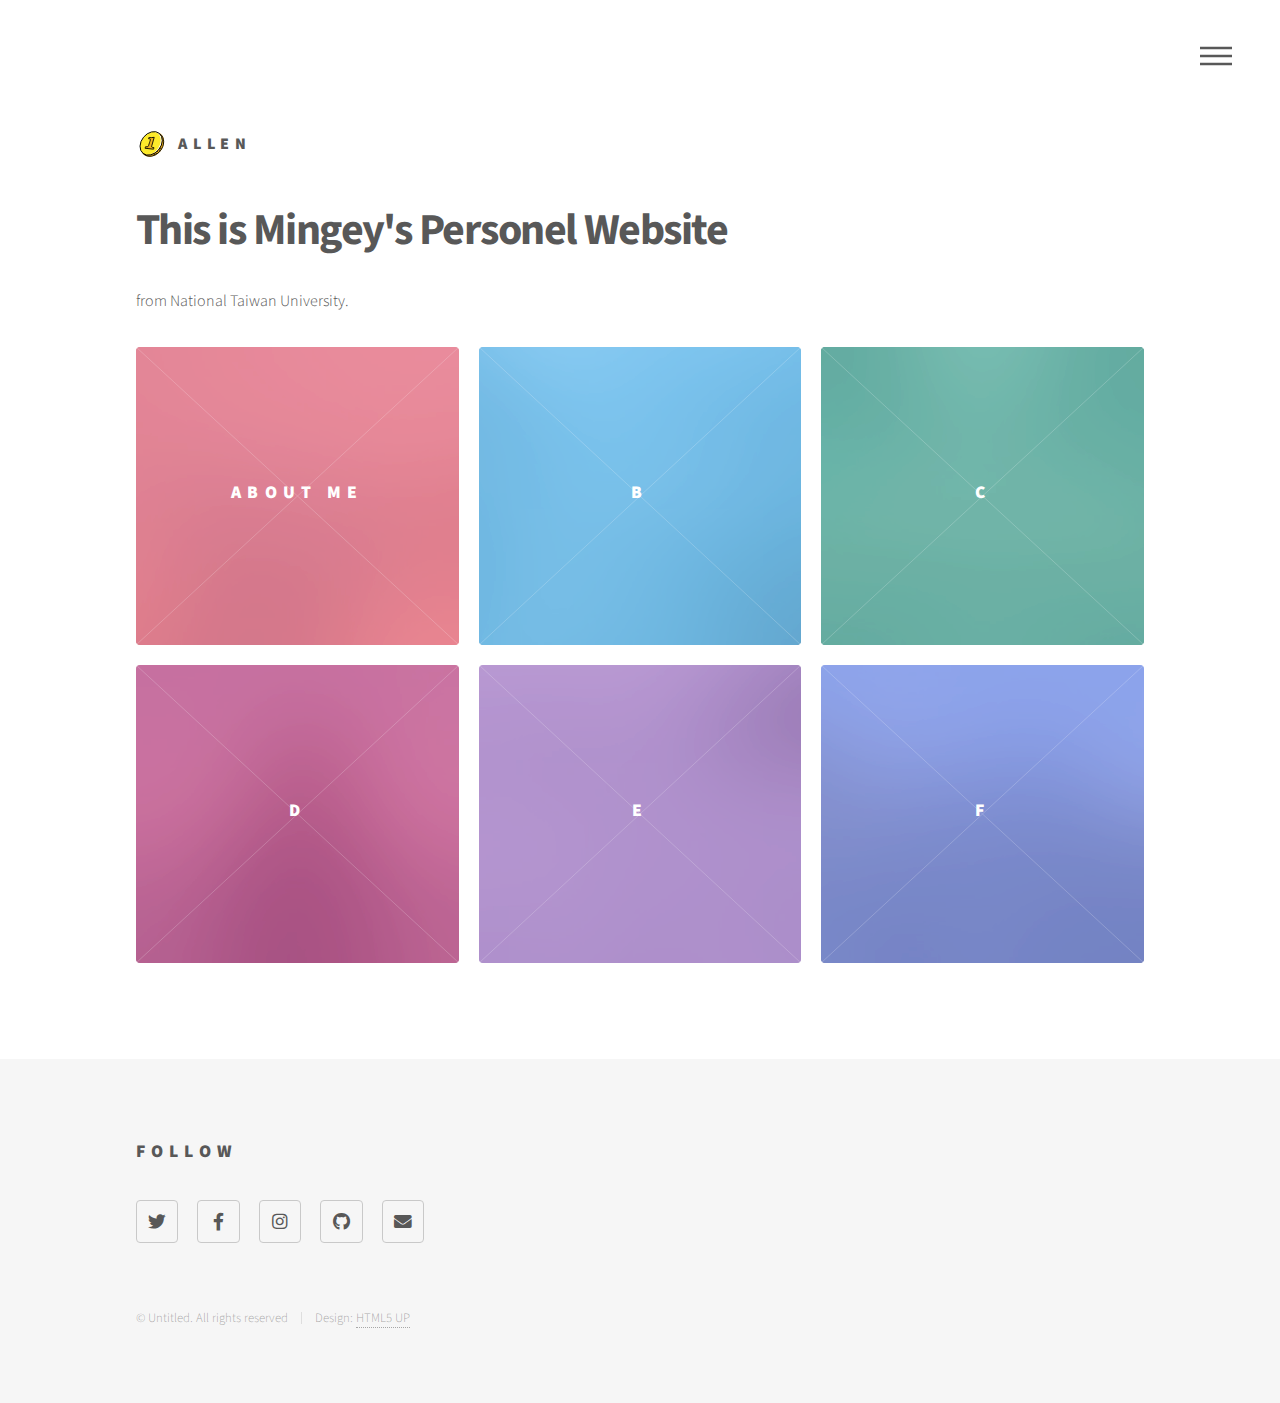
==== commit 7b93676a: "test" ====
--- a/index.html
+++ b/index.html
@@ -60,9 +60,9 @@
 										<img src="images/pic01.jpg" alt="" />
 									</span>
 									<a href="generic.html">
-										<h2>Allen</h2>
+										<h2>About me</h2>
 										<div class="content">
-											<p>Sed nisl arcu euismod sit amet nisi lorem etiam dolor veroeros et feugiat.</p>
+											<p>0...0</p>
 										</div>
 									</a>
 								</article>
@@ -131,13 +131,10 @@
 							<section>
 								<h2>Follow</h2>
 								<ul class="icons">
-									<li><a href="#" class="icon brands style2 fa-twitter"><span class="label">Twitter</span></a></li>
+									<li><a href="#" class="icon brands style3 fa-twitter"><span class="label">Twitter</span></a></li>
 									<li><a href="#" class="icon brands style2 fa-facebook-f"><span class="label">Facebook</span></a></li>
 									<li><a href="#" class="icon brands style2 fa-instagram"><span class="label">Instagram</span></a></li>
-									<li><a href="#" class="icon brands style2 fa-dribbble"><span class="label">Dribbble</span></a></li>
 									<li><a href="#" class="icon brands style2 fa-github"><span class="label">GitHub</span></a></li>
-									<li><a href="#" class="icon brands style2 fa-500px"><span class="label">500px</span></a></li>
-									<li><a href="#" class="icon solid style2 fa-phone"><span class="label">Phone</span></a></li>
 									<li><a href="#" class="icon solid style2 fa-envelope"><span class="label">Email</span></a></li>
 								</ul>
 							</section>
--- a/assets/css/main.css
+++ b/assets/css/main.css
@@ -1851,16 +1851,45 @@
 			color: inherit;
 		}
 
+		.icon.style3 {
+			-moz-transition: background-color 0.2s ease-in-out, color 0.2s ease-in-out, border-color 0.2s ease-in-out;
+			-webkit-transition: background-color 0.2s ease-in-out, color 0.2s ease-in-out, border-color 0.2s ease-in-out;
+			-ms-transition: background-color 0.2s ease-in-out, color 0.2s ease-in-out, border-color 0.2s ease-in-out;
+			transition: background-color 0.2s ease-in-out, color 0.2s ease-in-out, border-color 0.2s ease-in-out;
+			background-color: transparent;
+			border: solid 1px #c9c9c9;
+			border-radius: 4px;
+			width: 2.65em;
+			height: 2.65em;
+			display: inline-block;
+			text-align: center;
+			line-height: 2.65em;
+			color: inherit;
+		}
+
 			.icon.style2:before {
 				font-size: 1.1em;
 			}
 
 			.icon.style2:hover {
-				color: #f2849e;
+				color: #790a24;
 				border-color: #f2849e;
 			}
 
 			.icon.style2:active {
+				background-color: rgba(242, 132, 158, 0.1);
+			}
+
+			.icon.style3:before {
+				font-size: 1.1em;
+			}
+
+			.icon.style3:hover {
+				color: #ffffff;
+				border-color: #4284ff;
+			}
+
+			.icon.style3:active {
 				background-color: rgba(242, 132, 158, 0.1);
 			}
 
@@ -2572,7 +2601,7 @@
 		-webkit-flex-wrap: wrap;
 		-ms-flex-wrap: wrap;
 		flex-wrap: wrap;
-		postiion: relative;
+		position: relative;
 		margin: -2.5em 0 0 -2.5em;
 	}
 
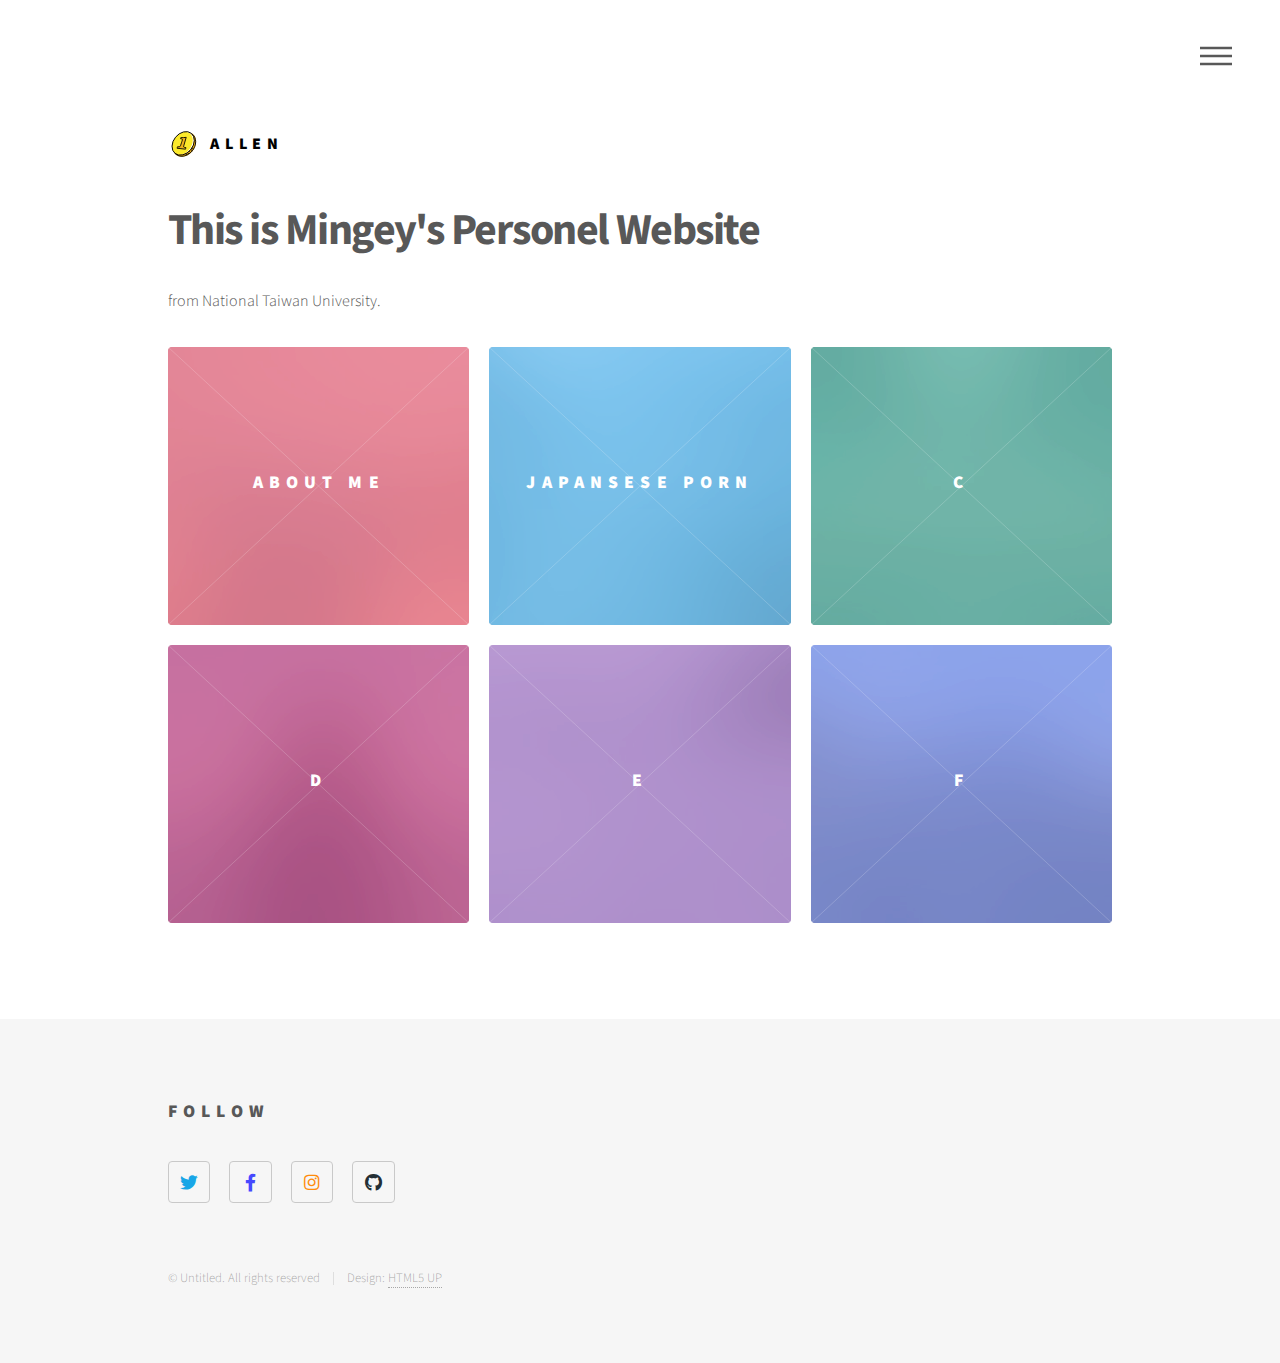
==== commit eb821026: "0412" ====
--- a/index.html
+++ b/index.html
@@ -43,7 +43,7 @@
 							<li><a href="generic.html">Ipsum veroeros</a></li>
 							<li><a href="generic.html">Tempus etiam</a></li>
 							<li><a href="generic.html">Consequat dolor</a></li>
-							<li><a href="elements.html">Elements</a></li>
+							<li><a href="password.html">Elements</a></li>
 						</ul>
 					</nav>
 
@@ -70,10 +70,10 @@
 									<span class="image">
 										<img src="images/pic02.jpg" alt="" />
 									</span>
-									<a href="generic.html">
-										<h2>B</h2>
+									<a href="password2.html">
+										<h2>Japansese Porn</h2>
 										<div class="content">
-											<p>Sed nisl arcu euismod sit amet nisi lorem etiam dolor veroeros et feugiat.</p>
+											<p>!</p>
 										</div>
 									</a>
 								</article>
@@ -133,9 +133,8 @@
 								<ul class="icons">
 									<li><a href="#" class="icon brands style3 fa-twitter"><span class="label">Twitter</span></a></li>
 									<li><a href="#" class="icon brands style2 fa-facebook-f"><span class="label">Facebook</span></a></li>
-									<li><a href="#" class="icon brands style2 fa-instagram"><span class="label">Instagram</span></a></li>
-									<li><a href="#" class="icon brands style2 fa-github"><span class="label">GitHub</span></a></li>
-									<li><a href="#" class="icon solid style2 fa-envelope"><span class="label">Email</span></a></li>
+									<li><a href="#" class="icon brands style4 fa-instagram"><span class="label">Instagram</span></a></li>
+									<li><a href="#" class="icon brands style5 fa-github"><span class="label">GitHub</span></a></li>
 								</ul>
 							</section>
 							<ul class="copyright">
--- a/assets/css/main.css
+++ b/assets/css/main.css
@@ -151,7 +151,7 @@
 
 		a:hover {
 			border-bottom-color: transparent;
-			color: #f2849e !important;
+			color: #ffffff !important;
 		}
 
 	strong, b {
@@ -1848,7 +1848,7 @@
 			display: inline-block;
 			text-align: center;
 			line-height: 2.65em;
-			color: inherit;
+			color: #4649ff;
 		}
 
 		.icon.style3 {
@@ -1864,7 +1864,39 @@
 			display: inline-block;
 			text-align: center;
 			line-height: 2.65em;
-			color: inherit;
+			color: #18a6e7;
+		}
+
+		.icon.style4 {
+			-moz-transition: background-color 0.2s ease-in-out, color 0.2s ease-in-out, border-color 0.2s ease-in-out;
+			-webkit-transition: background-color 0.2s ease-in-out, color 0.2s ease-in-out, border-color 0.2s ease-in-out;
+			-ms-transition: background-color 0.2s ease-in-out, color 0.2s ease-in-out, border-color 0.2s ease-in-out;
+			transition: background-color 0.2s ease-in-out, color 0.2s ease-in-out, border-color 0.2s ease-in-out;
+			background-color: transparent;
+			border: solid 1px #c9c9c9;
+			border-radius: 4px;
+			width: 2.65em;
+			height: 2.65em;
+			display: inline-block;
+			text-align: center;
+			line-height: 2.65em;
+			color: #ff8d0c;
+		}
+
+		.icon.style5 {
+			-moz-transition: background-color 0.2s ease-in-out, color 0.2s ease-in-out, border-color 0.2s ease-in-out;
+			-webkit-transition: background-color 0.2s ease-in-out, color 0.2s ease-in-out, border-color 0.2s ease-in-out;
+			-ms-transition: background-color 0.2s ease-in-out, color 0.2s ease-in-out, border-color 0.2s ease-in-out;
+			transition: background-color 0.2s ease-in-out, color 0.2s ease-in-out, border-color 0.2s ease-in-out;
+			background-color: transparent;
+			border: solid 1px #c9c9c9;
+			border-radius: 4px;
+			width: 2.65em;
+			height: 2.65em;
+			display: inline-block;
+			text-align: center;
+			line-height: 2.65em;
+			color: #232f35;
 		}
 
 			.icon.style2:before {
@@ -1872,8 +1904,8 @@
 			}
 
 			.icon.style2:hover {
-				color: #790a24;
-				border-color: #f2849e;
+				color: #273cf7;
+				border-color: #273cf7;
 			}
 
 			.icon.style2:active {
@@ -1885,14 +1917,40 @@
 			}
 
 			.icon.style3:hover {
-				color: #ffffff;
-				border-color: #4284ff;
+				color: #18a6e7;
+				border-color: #18a6e7;
 			}
 
 			.icon.style3:active {
 				background-color: rgba(242, 132, 158, 0.1);
 			}
 
+			.icon.style4:before {
+				font-size: 1.1em;
+			}
+
+			.icon.style4:hover {
+				color: #ff8d0c;
+				border-color: #ff8d0c;
+			}
+
+			.icon.style4:active {
+				background-color: rgba(242, 132, 158, 0.1);
+			}
+			.icon.style5:before {
+				font-size: 1.1em;
+			}
+
+			.icon.style5:hover {
+				color: #232f35;
+				border-color: #232f35;
+			}
+
+			.icon.style5:active {
+				background-color: rgba(242, 132, 158, 0.1);
+
+			}
+			
 /* List */
 
 	ol {
@@ -2377,19 +2435,30 @@
 			width: 100%;
 		}
 
-			.image.fit img {
-				width: 100%;
-			}
+		.image.fit img {
+			width: 100%;
+		}
 
 		.image.main {
 			display: block;
-			margin: 0 0 3em 0;
+			margin: 0 auto 3em auto; /* 上：0，左右：auto，底：3em */
+			width: 85%;
+			box-shadow: 0 8px 24px rgba(0, 0, 0, 0.5);
+			}
+			
+		.image.main {
+			transition: transform 0.3s ease, box-shadow 0.3s ease;
+			}
+			
+		.image.main:hover {
+			transform: scale(1.02);
+			box-shadow: 0 12px 30px rgba(0, 0, 0, 0.2);
+			}
+			
+
+		.image.main img {
 			width: 100%;
 		}
-
-			.image.main img {
-				width: 100%;
-			}
 
 			@media screen and (max-width: 736px) {
 
@@ -2864,7 +2933,7 @@
 		#header .logo {
 			display: block;
 			border-bottom: 0;
-			color: inherit;
+			color: #000000;
 			font-weight: 900;
 			letter-spacing: 0.35em;
 			margin: 0 0 2.5em 0;
@@ -3347,7 +3416,7 @@
 		width: 100%;
 		max-width: 68em;
 		margin: 0 auto;
-		padding: 0 2.5em;
+		padding: 0 4.5em;
 	}
 
 		@media screen and (max-width: 736px) {
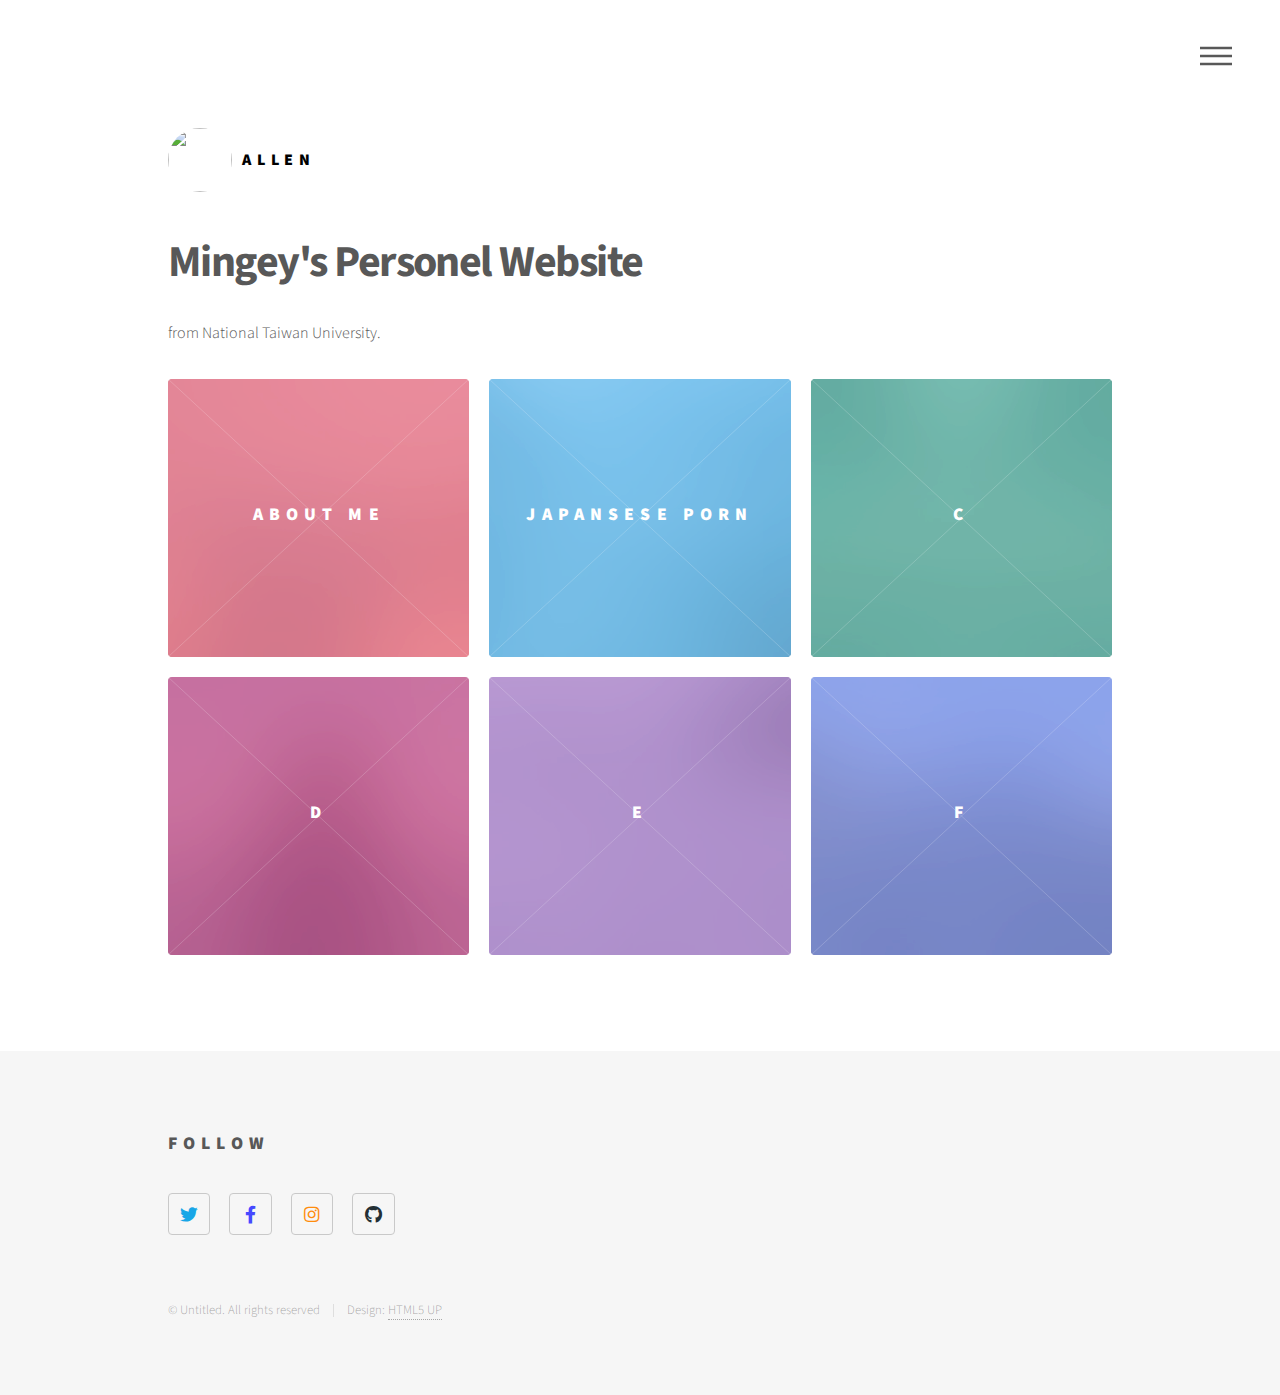
==== commit 06ef6b88: "0412" ====
--- a/index.html
+++ b/index.html
@@ -22,7 +22,7 @@
 
 							<!-- Logo -->
 								<a href="index.html" class="logo">
-									<span class="symbol"><img src="images/logo.svg" alt="" /></span><span class="title">Allen</span>
+									<span class="symbol"><img src="images/logo.gif" alt="" /></span><span class="title">Allen</span>
 								</a>
 
 							<!-- Nav -->
@@ -40,10 +40,10 @@
 						<h2>Menu</h2>
 						<ul>
 							<li><a href="index.html">Home</a></li>
-							<li><a href="generic.html">Ipsum veroeros</a></li>
-							<li><a href="generic.html">Tempus etiam</a></li>
-							<li><a href="generic.html">Consequat dolor</a></li>
-							<li><a href="password.html">Elements</a></li>
+							<li><a href="https://www.google.com.tw/maps">Maps</a></li>
+							<li><a href="https://cool.ntu.edu.tw/">NTU Cool</a></li>
+							<li><a href="https://m.youtube.com/">Youtube</a></li>
+							<li><a href="elements.html">Tips</a></li>
 						</ul>
 					</nav>
 
@@ -51,7 +51,7 @@
 					<div id="main">
 						<div class="inner">
 							<header>
-								<h1>This is Mingey's Personel Website</h1>
+								<h1>Mingey's Personel Website</h1>
 								<p>from National Taiwan University.</p>
 							</header>
 							<section class="tiles">
@@ -73,7 +73,7 @@
 									<a href="password2.html">
 										<h2>Japansese Porn</h2>
 										<div class="content">
-											<p>!</p>
+											<p>>.<</p>
 										</div>
 									</a>
 								</article>
@@ -131,10 +131,10 @@
 							<section>
 								<h2>Follow</h2>
 								<ul class="icons">
-									<li><a href="#" class="icon brands style3 fa-twitter"><span class="label">Twitter</span></a></li>
+									<li><a href="https://x.com/alexche61001011" class="icon brands style3 fa-twitter"><span class="label">Twitter</span></a></li>
 									<li><a href="#" class="icon brands style2 fa-facebook-f"><span class="label">Facebook</span></a></li>
 									<li><a href="#" class="icon brands style4 fa-instagram"><span class="label">Instagram</span></a></li>
-									<li><a href="#" class="icon brands style5 fa-github"><span class="label">GitHub</span></a></li>
+									<li><a href="https://github.com/hazuhaxi" class="icon brands style5 fa-github"><span class="label">GitHub</span></a></li>
 								</ul>
 							</section>
 							<ul class="copyright">
--- a/assets/css/main.css
+++ b/assets/css/main.css
@@ -2953,8 +2953,9 @@
 
 				#header .logo .symbol img {
 					display: block;
-					width: 2em;
-					height: 2em;
+					width: 4em;
+					height: 4em;
+					border-radius: 50%;
 				}
 
 		#header nav {
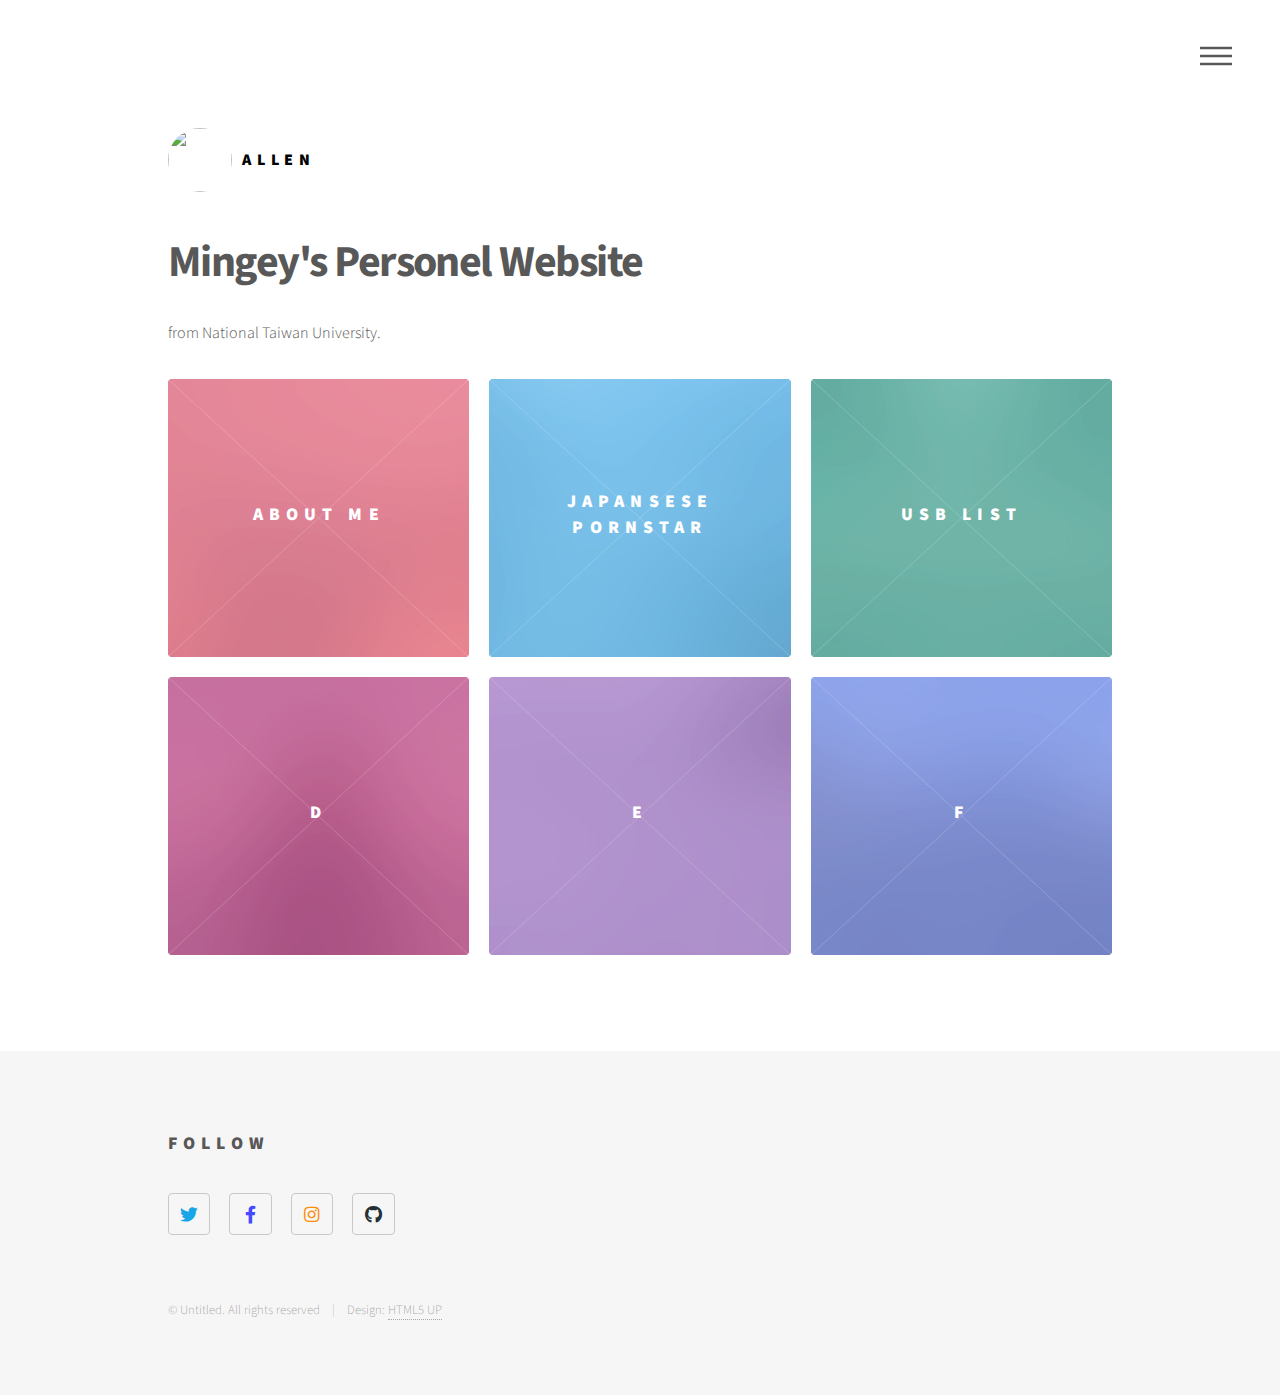
==== commit 1225d0a7: "0412" ====
--- a/index.html
+++ b/index.html
@@ -71,7 +71,7 @@
 										<img src="images/pic02.jpg" alt="" />
 									</span>
 									<a href="password2.html">
-										<h2>Japansese Porn</h2>
+										<h2>Japansese Pornstar</h2>
 										<div class="content">
 											<p>>.<</p>
 										</div>
@@ -81,8 +81,8 @@
 									<span class="image">
 										<img src="images/pic03.jpg" alt="" />
 									</span>
-									<a href="generic.html">
-										<h2>C</h2>
+									<a href="usb.html">
+										<h2>USB list</h2>
 										<div class="content">
 											<p>Sed nisl arcu euismod sit amet nisi lorem etiam dolor veroeros et feugiat.</p>
 										</div>
